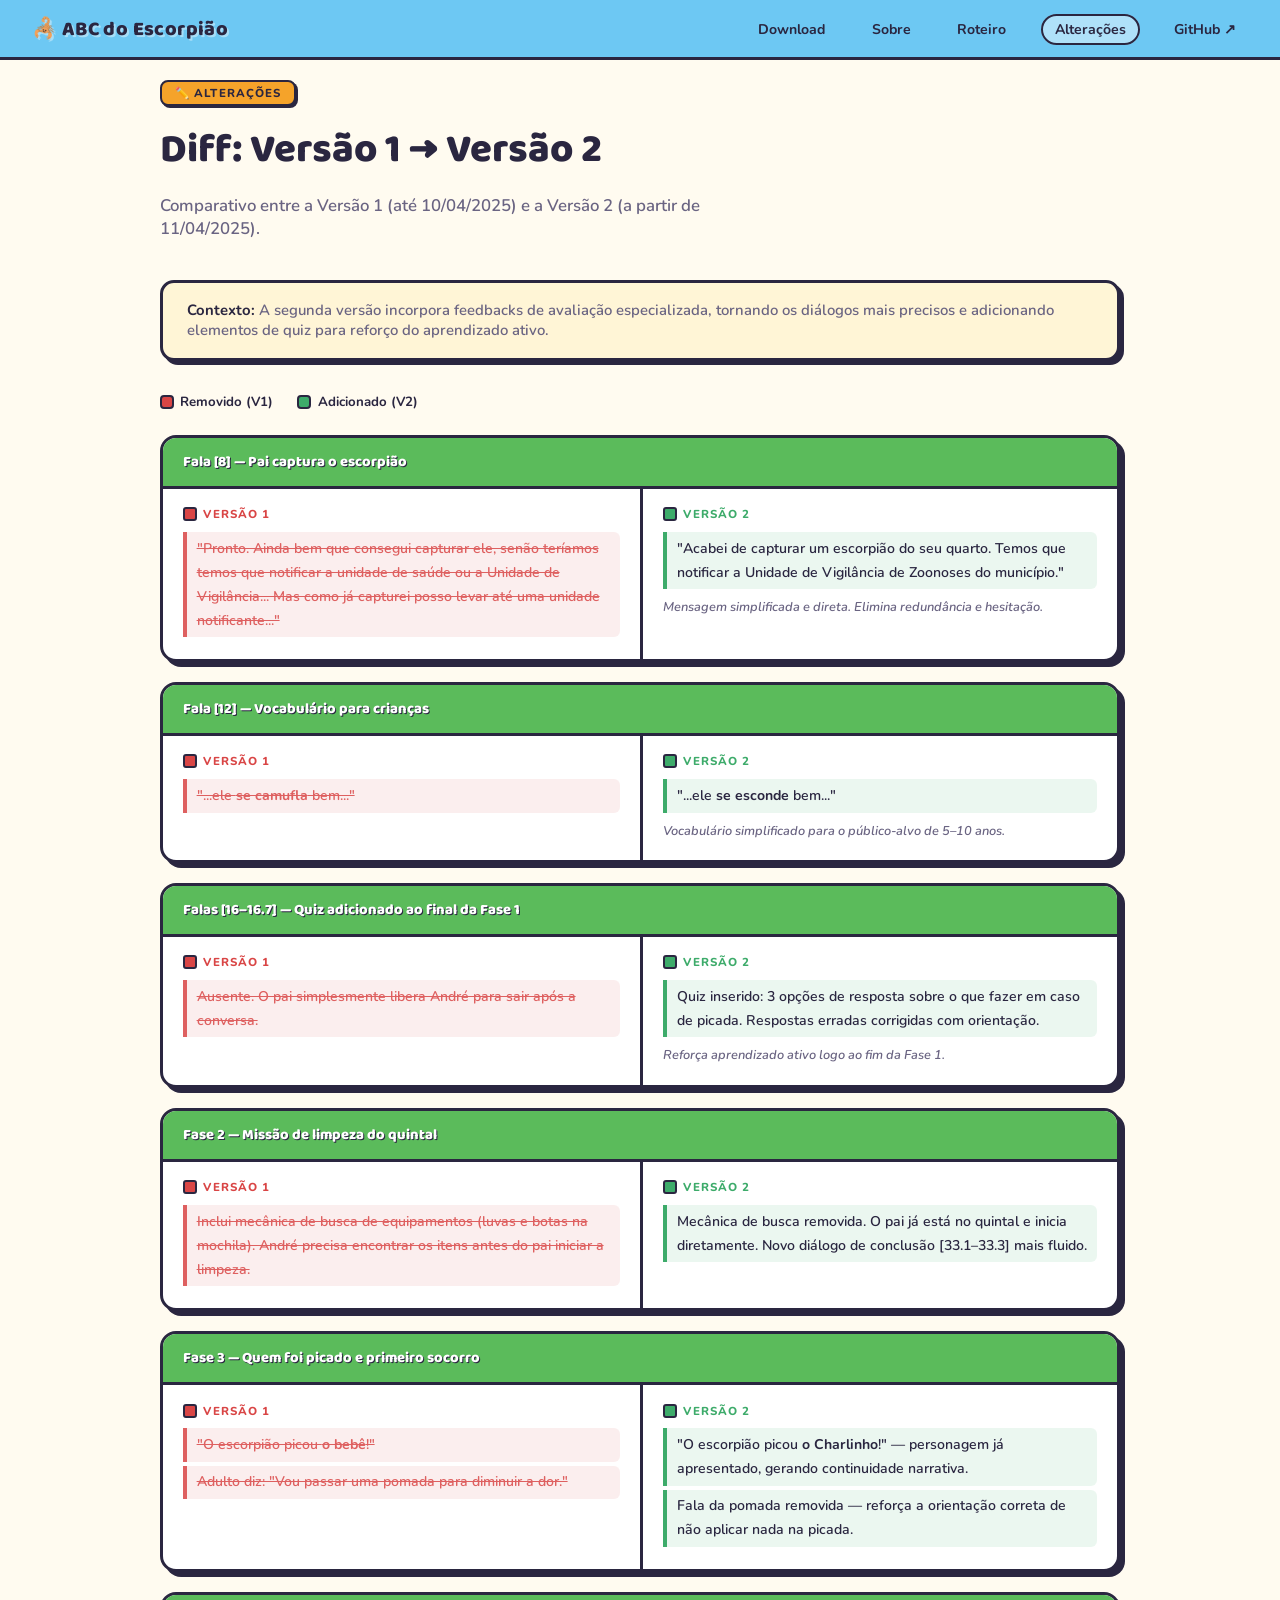
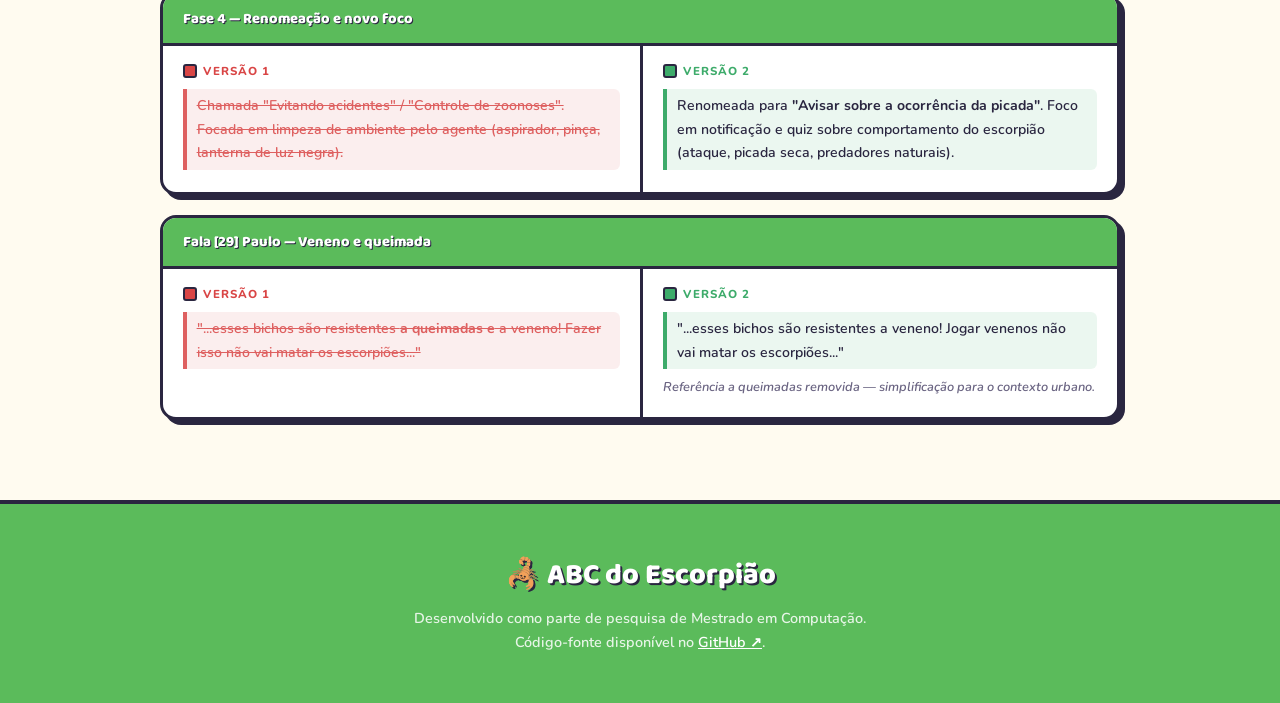
==== diff.html @ eb0d1414 "refactor: separa index.html em múltiplos arquivos e adiciona link de download Windows - Extrai CSS p" ====
<!DOCTYPE html>
<html lang="pt-BR">
<head>
  <meta charset="UTF-8" />
  <meta name="viewport" content="width=device-width, initial-scale=1.0" />
  <title>Alterações V1 → V2 — ABC do Escorpião</title>
  <link rel="preconnect" href="https://fonts.googleapis.com">
  <link href="https://fonts.googleapis.com/css2?family=Baloo+2:wght@400;600;700;800&family=Nunito:wght@400;600;700;800&display=swap" rel="stylesheet">
  <link rel="stylesheet" href="css/style.css">
</head>
<body>

<!-- ══════════ NAV ══════════ -->
<nav>
  <a href="index.html" class="nav-brand">🦂 ABC do Escorpião</a>
  <ul class="nav-links">
    <li><a href="index.html#downloads">Download</a></li>
    <li><a href="index.html#sobre">Sobre</a></li>
    <li><a href="index.html#roteiro">Roteiro</a></li>
    <li><a href="diff.html" class="active">Alterações</a></li>
    <li><a href="https://github.com/juniormaniusis/abc_escorpiao" target="_blank">GitHub ↗</a></li>
  </ul>
</nav>

<!-- ══════════ DIFF ══════════ -->
<section class="diff-page">
  <div class="container">
    <p class="section-label">✏️ Alterações</p>
    <h2 class="section-title">Diff: Versão 1 → Versão 2</h2>
    <p class="section-desc">
      Comparativo entre a Versão 1 (até 10/04/2025) e a Versão 2 (a partir de 11/04/2025).
    </p>

    <div class="diff-intro">
      <strong>Contexto:</strong> A segunda versão incorpora feedbacks de avaliação especializada,
      tornando os diálogos mais precisos e adicionando elementos de quiz para reforço do aprendizado ativo.
    </div>

    <div class="diff-legend">
      <span><span class="leg-dot" style="background:var(--red-del)"></span> Removido (V1)</span>
      <span><span class="leg-dot" style="background:var(--green-add)"></span> Adicionado (V2)</span>
    </div>

    <div class="diff-grid">

      <div class="diff-block">
        <div class="diff-block-header">Fala [8] — Pai captura o escorpião</div>
        <div class="diff-cols">
          <div class="diff-col">
            <div class="diff-col-label v1">Versão 1</div>
            <div class="diff-text"><div class="diff-removed">"Pronto. Ainda bem que consegui capturar ele, senão teríamos temos que notificar a unidade de saúde ou a Unidade de Vigilância... Mas como já capturei posso levar até uma unidade notificante..."</div></div>
          </div>
          <div class="diff-col">
            <div class="diff-col-label v2">Versão 2</div>
            <div class="diff-text">
              <div class="diff-added">"Acabei de capturar um escorpião do seu quarto. Temos que notificar a Unidade de Vigilância de Zoonoses do município."</div>
              <p class="diff-note">Mensagem simplificada e direta. Elimina redundância e hesitação.</p>
            </div>
          </div>
        </div>
      </div>

      <div class="diff-block">
        <div class="diff-block-header">Fala [12] — Vocabulário para crianças</div>
        <div class="diff-cols">
          <div class="diff-col">
            <div class="diff-col-label v1">Versão 1</div>
            <div class="diff-text"><div class="diff-removed">"...ele <strong>se camufla</strong> bem..."</div></div>
          </div>
          <div class="diff-col">
            <div class="diff-col-label v2">Versão 2</div>
            <div class="diff-text">
              <div class="diff-added">"...ele <strong>se esconde</strong> bem..."</div>
              <p class="diff-note">Vocabulário simplificado para o público-alvo de 5–10 anos.</p>
            </div>
          </div>
        </div>
      </div>

      <div class="diff-block">
        <div class="diff-block-header">Falas [16–16.7] — Quiz adicionado ao final da Fase 1</div>
        <div class="diff-cols">
          <div class="diff-col">
            <div class="diff-col-label v1">Versão 1</div>
            <div class="diff-text"><div class="diff-removed">Ausente. O pai simplesmente libera André para sair após a conversa.</div></div>
          </div>
          <div class="diff-col">
            <div class="diff-col-label v2">Versão 2</div>
            <div class="diff-text">
              <div class="diff-added">Quiz inserido: 3 opções de resposta sobre o que fazer em caso de picada. Respostas erradas corrigidas com orientação.</div>
              <p class="diff-note">Reforça aprendizado ativo logo ao fim da Fase 1.</p>
            </div>
          </div>
        </div>
      </div>

      <div class="diff-block">
        <div class="diff-block-header">Fase 2 — Missão de limpeza do quintal</div>
        <div class="diff-cols">
          <div class="diff-col">
            <div class="diff-col-label v1">Versão 1</div>
            <div class="diff-text"><div class="diff-removed">Inclui mecânica de busca de equipamentos (luvas e botas na mochila). André precisa encontrar os itens antes do pai iniciar a limpeza.</div></div>
          </div>
          <div class="diff-col">
            <div class="diff-col-label v2">Versão 2</div>
            <div class="diff-text">
              <div class="diff-added">Mecânica de busca removida. O pai já está no quintal e inicia diretamente. Novo diálogo de conclusão [33.1–33.3] mais fluido.</div>
            </div>
          </div>
        </div>
      </div>

      <div class="diff-block">
        <div class="diff-block-header">Fase 3 — Quem foi picado e primeiro socorro</div>
        <div class="diff-cols">
          <div class="diff-col">
            <div class="diff-col-label v1">Versão 1</div>
            <div class="diff-text">
              <div class="diff-removed">"O escorpião picou <strong>o bebê</strong>!"</div>
              <div class="diff-removed">Adulto diz: "Vou passar uma pomada para diminuir a dor."</div>
            </div>
          </div>
          <div class="diff-col">
            <div class="diff-col-label v2">Versão 2</div>
            <div class="diff-text">
              <div class="diff-added">"O escorpião picou <strong>o Charlinho</strong>!" — personagem já apresentado, gerando continuidade narrativa.</div>
              <div class="diff-added">Fala da pomada removida — reforça a orientação correta de não aplicar nada na picada.</div>
            </div>
          </div>
        </div>
      </div>

      <div class="diff-block">
        <div class="diff-block-header">Fase 4 — Renomeação e novo foco</div>
        <div class="diff-cols">
          <div class="diff-col">
            <div class="diff-col-label v1">Versão 1</div>
            <div class="diff-text"><div class="diff-removed">Chamada "Evitando acidentes" / "Controle de zoonoses". Focada em limpeza de ambiente pelo agente (aspirador, pinça, lanterna de luz negra).</div></div>
          </div>
          <div class="diff-col">
            <div class="diff-col-label v2">Versão 2</div>
            <div class="diff-text">
              <div class="diff-added">Renomeada para <strong>"Avisar sobre a ocorrência da picada"</strong>. Foco em notificação e quiz sobre comportamento do escorpião (ataque, picada seca, predadores naturais).</div>
            </div>
          </div>
        </div>
      </div>

      <div class="diff-block">
        <div class="diff-block-header">Fala [29] Paulo — Veneno e queimada</div>
        <div class="diff-cols">
          <div class="diff-col">
            <div class="diff-col-label v1">Versão 1</div>
            <div class="diff-text"><div class="diff-removed">"...esses bichos são resistentes <strong>a queimadas e</strong> a veneno! Fazer isso não vai matar os escorpiões..."</div></div>
          </div>
          <div class="diff-col">
            <div class="diff-col-label v2">Versão 2</div>
            <div class="diff-text">
              <div class="diff-added">"...esses bichos são resistentes a veneno! Jogar venenos não vai matar os escorpiões..."</div>
              <p class="diff-note">Referência a queimadas removida — simplificação para o contexto urbano.</p>
            </div>
          </div>
        </div>
      </div>

    </div>
  </div>
</section>

<!-- ══════════ FOOTER ══════════ -->
<footer>
  <div class="footer-brand">🦂 ABC do Escorpião</div>
  <p>
    Desenvolvido como parte de pesquisa de Mestrado em Computação.<br/>
    Código-fonte disponível no
    <a href="https://github.com/juniormaniusis/abc_escorpiao" target="_blank">GitHub ↗</a>.
  </p>
</footer>

</body>
</html>
---- css/style.css ----
/* ══════════════════════════════════════════
   PALETA — extraída do screenshot do jogo
══════════════════════════════════════════ */
:root {
  --sky:        #6DC8F3;   /* azul céu */
  --sky-dk:     #4AAEDA;
  --grass:      #5BBB5B;   /* verde grama */
  --grass-dk:   #3E9440;
  --house:      #F5A32A;   /* amarelo-laranja da casa */
  --house-dk:   #C97E10;
  --roof:       #4A4F6A;   /* cinza-azul do telhado */
  --box:        #D4A96A;   /* papelão */
  --box-dk:     #A87840;
  --road:       #9090A8;   /* asfalto */
  --fence:      #9B6234;   /* madeira */
  --red:        #E85555;   /* caminhão vermelho */
  --paper:      #FFFBF0;   /* fundo papel */
  --paper2:     #FFF5D6;
  --outline:    #2A2640;   /* contorno canetinha */
  --white:      #FFFFFF;
  --text:       #2A2640;
  --muted:      #6A6482;
  --green-add:  #3DAB6A;
  --red-del:    #D94545;
}

* { box-sizing: border-box; margin: 0; padding: 0; }
html { scroll-behavior: smooth; }

body {
  font-family: 'Nunito', 'Segoe UI', sans-serif;
  background: var(--paper);
  color: var(--text);
  background-image: radial-gradient(circle, rgba(90,180,90,0.06) 1px, transparent 1px);
  background-size: 28px 28px;
}

/* ─ utilitário: contorno canetinha ─ */
.ink {
  border: 3px solid var(--outline);
  box-shadow: 4px 4px 0 var(--outline);
}
.ink-sm {
  border: 2.5px solid var(--outline);
  box-shadow: 3px 3px 0 var(--outline);
}
.ink-lg {
  border: 4px solid var(--outline);
  box-shadow: 6px 6px 0 var(--outline);
}

/* ══════════ NAV ══════════ */
nav {
  position: fixed; top: 0; width: 100%; z-index: 200;
  background: var(--sky);
  border-bottom: 3px solid var(--outline);
  display: flex; align-items: center; justify-content: space-between;
  padding: 0 2rem; height: 60px;
}
.nav-brand {
  font-family: 'Baloo 2', sans-serif;
  font-weight: 800; font-size: 1.25rem; color: var(--outline);
  letter-spacing: 0.02em;
  text-shadow: 2px 2px 0 rgba(255,255,255,0.4);
  text-decoration: none;
}
.nav-links { display: flex; gap: 1.4rem; list-style: none; }
.nav-links a {
  color: var(--outline); text-decoration: none; font-weight: 700;
  font-size: 0.88rem; padding: 0.25rem 0.75rem; border-radius: 20px;
  transition: background .15s;
}
.nav-links a:hover { background: rgba(255,255,255,0.35); }
.nav-links a.active {
  background: rgba(255,255,255,0.45);
  border: 2px solid var(--outline);
}

/* ══════════ HERO ══════════ */
.hero {
  min-height: 100vh;
  background: linear-gradient(
    180deg,
    var(--sky) 0%,
    var(--sky) 55%,
    var(--grass) 55%,
    var(--grass-dk) 100%
  );
  display: flex; flex-direction: column;
  align-items: center; justify-content: center;
  text-align: center;
  padding: 7rem 2rem 5rem;
  position: relative; overflow: hidden;
}

/* nuvens decorativas */
.cloud {
  position: absolute; background: var(--white);
  border-radius: 50px;
  border: 3px solid var(--outline);
  opacity: 0.85;
}
.cloud::before, .cloud::after {
  content: '';
  position: absolute; background: var(--white);
  border-radius: 50%;
  border: 3px solid var(--outline);
}
.c1 { width: 120px; height: 40px; top: 14%; left: 8%; }
.c1::before { width: 60px; height: 60px; top: -30px; left: 15px; }
.c1::after  { width: 45px; height: 45px; top: -20px; left: 55px; }
.c2 { width: 100px; height: 35px; top: 20%; right: 10%; }
.c2::before { width: 50px; height: 50px; top: -25px; left: 10px; }
.c2::after  { width: 40px; height: 40px; top: -18px; left: 45px; }
.c3 { width: 80px; height: 28px; top: 10%; left: 40%; }
.c3::before { width: 40px; height: 40px; top: -20px; left: 8px; }
.c3::after  { width: 32px; height: 32px; top: -14px; left: 38px; }

/* sol */
.sun {
  position: absolute; top: 8%; right: 18%;
  width: 80px; height: 80px;
  background: #FFD740;
  border-radius: 50%;
  border: 3px solid var(--outline);
  box-shadow: 0 0 0 8px rgba(255,215,64,0.25), 4px 4px 0 var(--outline);
}

/* escorpião emoji hero */
.hero-scorpion {
  font-size: 5rem; margin-bottom: 0.5rem;
  filter: drop-shadow(3px 4px 0 var(--outline));
  animation: float 3s ease-in-out infinite;
}
@keyframes float {
  0%,100% { transform: translateY(0); }
  50%      { transform: translateY(-10px); }
}

.hero-badge {
  display: inline-block;
  background: var(--house);
  border: 2.5px solid var(--outline);
  box-shadow: 3px 3px 0 var(--outline);
  color: var(--outline);
  font-size: 0.8rem; font-weight: 800; letter-spacing: 0.1em;
  padding: 0.3rem 1rem; border-radius: 100px;
  margin-bottom: 1.2rem; text-transform: uppercase;
}

.hero h1 {
  font-family: 'Baloo 2', sans-serif;
  font-size: clamp(3rem, 9vw, 6.5rem);
  font-weight: 800; line-height: 1;
  color: var(--white);
  text-shadow:
    4px 4px 0 var(--outline),
    -1px -1px 0 var(--outline),
     1px -1px 0 var(--outline),
    -1px  1px 0 var(--outline),
     1px  1px 0 var(--outline);
  margin-bottom: 1rem;
}

.hero-sub {
  font-size: 1.1rem; font-weight: 600;
  color: var(--white);
  text-shadow: 1px 1px 0 rgba(42,38,64,0.5);
  max-width: 520px; margin: 0 auto 2.5rem;
}

.hero-actions { display: flex; gap: 1rem; flex-wrap: wrap; justify-content: center; }

/* ══════════ BUTTONS ══════════ */
.btn {
  display: inline-flex; align-items: center; gap: 0.5rem;
  padding: 0.75rem 1.75rem; border-radius: 14px;
  font-family: 'Baloo 2', sans-serif;
  font-size: 1rem; font-weight: 700; text-decoration: none;
  cursor: pointer; transition: transform .12s, box-shadow .12s;
  border: 3px solid var(--outline);
}
.btn:active { transform: translate(3px,3px); box-shadow: none !important; }

.btn-primary {
  background: var(--house);
  color: var(--outline);
  box-shadow: 4px 4px 0 var(--outline);
}
.btn-primary:hover { transform: translate(-1px,-1px); box-shadow: 5px 5px 0 var(--outline); }

.btn-secondary {
  background: var(--white);
  color: var(--outline);
  box-shadow: 4px 4px 0 var(--outline);
}
.btn-secondary:hover { transform: translate(-1px,-1px); box-shadow: 5px 5px 0 var(--outline); }

.btn-green {
  background: var(--grass);
  color: var(--white);
  box-shadow: 4px 4px 0 var(--outline);
}
.btn-green:hover { transform: translate(-1px,-1px); box-shadow: 5px 5px 0 var(--outline); }

/* ══════════ SECTIONS ══════════ */
section { padding: 5rem 2rem; }
.container { max-width: 960px; margin: 0 auto; }

.section-label {
  display: inline-block;
  background: var(--grass);
  color: var(--white); border: 2.5px solid var(--outline);
  box-shadow: 2px 2px 0 var(--outline);
  font-size: 0.72rem; font-weight: 800; letter-spacing: 0.1em;
  text-transform: uppercase;
  padding: 0.2rem 0.8rem; border-radius: 8px;
  margin-bottom: 0.75rem;
}
.section-title {
  font-family: 'Baloo 2', sans-serif;
  font-size: clamp(1.7rem, 4vw, 2.5rem);
  font-weight: 800; margin-bottom: 0.7rem; color: var(--text);
}
.section-desc {
  color: var(--muted); font-size: 1.05rem; font-weight: 600;
  max-width: 600px; margin-bottom: 2.5rem;
}

/* ══════════ DOWNLOADS ══════════ */
#downloads { background: var(--paper2); border-top: 3px solid var(--outline); border-bottom: 3px solid var(--outline); }
.downloads-grid {
  display: grid;
  grid-template-columns: repeat(auto-fit, minmax(210px, 1fr));
  gap: 1.25rem;
}
.dl-card {
  background: var(--white); border-radius: 18px; padding: 1.75rem 1.5rem;
  text-align: center;
  transition: transform .15s;
}
.dl-card:hover { transform: translate(-2px,-2px); }
.dl-card:hover { box-shadow: 6px 6px 0 var(--outline) !important; }
.dl-icon { font-size: 2.5rem; margin-bottom: 0.75rem; }
.dl-platform {
  font-family: 'Baloo 2', sans-serif;
  font-weight: 800; font-size: 1.1rem; margin-bottom: 0.3rem;
}
.dl-version { font-size: 0.82rem; color: var(--muted); font-weight: 600; margin-bottom: 1.2rem; }
.dl-card .btn { width: 100%; justify-content: center; }
.dl-coming {
  display: inline-block;
  background: var(--paper2); color: var(--muted);
  border: 2px solid var(--outline);
  font-size: 0.78rem; font-weight: 700; letter-spacing: 0.06em;
  padding: 0.4rem 1rem; border-radius: 8px; text-transform: uppercase;
}

/* ══════════ SOBRE ══════════ */
#sobre { background: var(--paper); }
.sobre-grid {
  display: grid; grid-template-columns: 1fr 1fr; gap: 1.25rem;
}
.sobre-card {
  background: var(--white); border-radius: 18px; padding: 1.75rem;
}
.sobre-card h3 {
  font-family: 'Baloo 2', sans-serif;
  font-size: 1.05rem; font-weight: 800;
  color: var(--house-dk); margin-bottom: 0.5rem;
}
.sobre-card p { color: var(--muted); font-size: 0.95rem; font-weight: 600; line-height: 1.65; }

/* stripe decorativa entre seções */
.stripe {
  height: 12px;
  background: repeating-linear-gradient(
    90deg,
    var(--house) 0px, var(--house) 24px,
    var(--grass) 24px, var(--grass) 48px,
    var(--sky)   48px, var(--sky)   72px,
    var(--red)   72px, var(--red)   96px
  );
  border-top: 3px solid var(--outline);
  border-bottom: 3px solid var(--outline);
}

/* ══════════ ROTEIRO ══════════ */
#roteiro { background: var(--sky); border-top: 3px solid var(--outline); }
#roteiro .section-label { background: var(--house); color: var(--outline); }
#roteiro .section-title { color: var(--white); text-shadow: 2px 2px 0 var(--outline); }
#roteiro .section-desc  { color: rgba(255,255,255,0.85); }

.fase-timeline { display: flex; flex-direction: column; gap: 0; position: relative; }
.fase-timeline::before {
  content: ''; position: absolute; left: 24px; top: 10px; bottom: 10px;
  width: 4px; background: var(--outline); border-radius: 2px;
}

.fase-item { display: flex; gap: 1.5rem; position: relative; padding-bottom: 2rem; }
.fase-item:last-child { padding-bottom: 0; }

.fase-dot {
  flex-shrink: 0; width: 50px; height: 50px;
  border-radius: 50%;
  background: var(--house); color: var(--outline);
  font-family: 'Baloo 2', sans-serif;
  font-weight: 800; font-size: 1.1rem;
  display: flex; align-items: center; justify-content: center;
  position: relative; z-index: 1;
  border: 3px solid var(--outline);
  box-shadow: 3px 3px 0 var(--outline);
}
.fase-dot.inter { background: var(--white); font-size: 1.2rem; }
.fase-dot.gameover { background: var(--red); color: var(--white); font-size: 1.1rem; }

.fase-content { flex: 1; padding-top: 0.35rem; }

.fase-tag {
  display: inline-block;
  font-size: 0.7rem; font-weight: 800; letter-spacing: 0.08em;
  text-transform: uppercase; padding: 0.15rem 0.6rem; border-radius: 6px;
  margin-bottom: 0.35rem;
  background: var(--house); color: var(--outline);
  border: 2px solid var(--outline); box-shadow: 2px 2px 0 var(--outline);
}
.fase-tag.inter { background: var(--white); }
.fase-tag.gameover { background: var(--red); color: var(--white); }

.fase-title {
  font-family: 'Baloo 2', sans-serif;
  font-size: 1.15rem; font-weight: 800; margin-bottom: 0.45rem;
  color: var(--white); text-shadow: 1px 1px 0 var(--outline);
}
.fase-body {
  color: rgba(255,255,255,0.9); font-size: 0.93rem;
  font-weight: 600; line-height: 1.65;
}

.dialogo {
  background: var(--white);
  border: 3px solid var(--outline); border-radius: 14px;
  box-shadow: 4px 4px 0 var(--outline);
  padding: 1rem 1.25rem; margin-top: 0.75rem;
  font-size: 0.87rem;
}
.dialogo-line { margin-bottom: 0.4rem; }
.dialogo-speaker { font-weight: 800; color: var(--house-dk); margin-right: 0.3rem; }
.dialogo-action { font-style: italic; color: var(--muted); }

details.dialogo-full { margin-top: 0.6rem; }
details.dialogo-full summary {
  cursor: pointer; font-size: 0.82rem; font-weight: 700;
  color: var(--grass-dk); padding: 0.3rem 0;
  list-style: none; user-select: none;
}
details.dialogo-full summary::before { content: '▶ '; font-size: 0.7rem; }
details.dialogo-full[open] summary::before { content: '▼ '; }

/* ══════════ DIFF ══════════ */
.diff-page { background: var(--paper); padding-top: 5rem; }
.diff-page .section-label { background: var(--house); color: var(--outline); }

.diff-intro {
  background: var(--paper2);
  border: 3px solid var(--outline); border-radius: 14px;
  box-shadow: 4px 4px 0 var(--outline);
  padding: 1.1rem 1.5rem; margin-bottom: 2rem;
  font-size: 0.93rem; font-weight: 600; color: var(--muted);
}
.diff-intro strong { color: var(--text); }

.diff-legend { display: flex; gap: 1.5rem; margin-bottom: 1.5rem; flex-wrap: wrap; }
.diff-legend span {
  display: inline-flex; align-items: center; gap: 0.4rem;
  font-size: 0.83rem; font-weight: 700; color: var(--text);
}
.leg-dot { width: 14px; height: 14px; border-radius: 4px; border: 2px solid var(--outline); }

.diff-grid { display: flex; flex-direction: column; gap: 1.25rem; }
.diff-block {
  background: var(--white);
  border: 3px solid var(--outline); border-radius: 16px;
  box-shadow: 5px 5px 0 var(--outline);
  overflow: hidden;
}
.diff-block-header {
  padding: 0.75rem 1.25rem;
  background: var(--grass);
  border-bottom: 3px solid var(--outline);
  font-family: 'Baloo 2', sans-serif;
  font-size: 0.92rem; font-weight: 800; color: var(--white);
  text-shadow: 1px 1px 0 var(--outline);
}
.diff-cols { display: grid; grid-template-columns: 1fr 1fr; }
.diff-col { padding: 1.1rem 1.25rem; }
.diff-col + .diff-col { border-left: 3px solid var(--outline); }

.diff-col-label {
  font-size: 0.72rem; font-weight: 800; letter-spacing: 0.1em;
  text-transform: uppercase; margin-bottom: 0.6rem;
  display: flex; align-items: center; gap: 0.4rem;
}
.diff-col-label.v1 { color: var(--red-del); }
.diff-col-label.v2 { color: var(--green-add); }
.diff-col-label::before {
  content: ''; display: inline-block;
  width: 10px; height: 10px; border-radius: 3px;
  border: 2px solid var(--outline);
}
.diff-col-label.v1::before { background: var(--red-del); }
.diff-col-label.v2::before { background: var(--green-add); }

.diff-text { font-size: 0.88rem; font-weight: 600; line-height: 1.7; color: var(--muted); }
.diff-removed {
  background: rgba(217,69,69,0.1);
  border-left: 4px solid var(--red-del);
  padding: 0.3rem 0.6rem; margin: 0.25rem 0;
  border-radius: 0 6px 6px 0; color: var(--red-del);
  text-decoration: line-through; opacity: 0.85;
}
.diff-added {
  background: rgba(61,171,106,0.1);
  border-left: 4px solid var(--green-add);
  padding: 0.3rem 0.6rem; margin: 0.25rem 0;
  border-radius: 0 6px 6px 0; color: var(--text);
}
.diff-note {
  margin-top: 0.5rem; font-size: 0.8rem;
  color: var(--muted); font-style: italic;
}

/* ══════════ FOOTER ══════════ */
footer {
  background: var(--grass);
  border-top: 4px solid var(--outline);
  padding: 3rem 2rem; text-align: center;
}
.footer-brand {
  font-family: 'Baloo 2', sans-serif;
  font-size: 1.8rem; font-weight: 800; color: var(--white);
  text-shadow: 2px 2px 0 var(--outline);
  margin-bottom: 0.5rem;
}
footer p { color: rgba(255,255,255,0.85); font-size: 0.9rem; font-weight: 600; line-height: 1.7; }
footer a { color: var(--white); }
footer a:hover { text-decoration: underline; }

/* ══════════ RESPONSIVE ══════════ */
@media (max-width: 640px) {
  .nav-links { display: none; }
  .sobre-grid { grid-template-columns: 1fr; }
  .diff-cols { grid-template-columns: 1fr; }
  .diff-col + .diff-col { border-left: none; border-top: 3px solid var(--outline); }
}
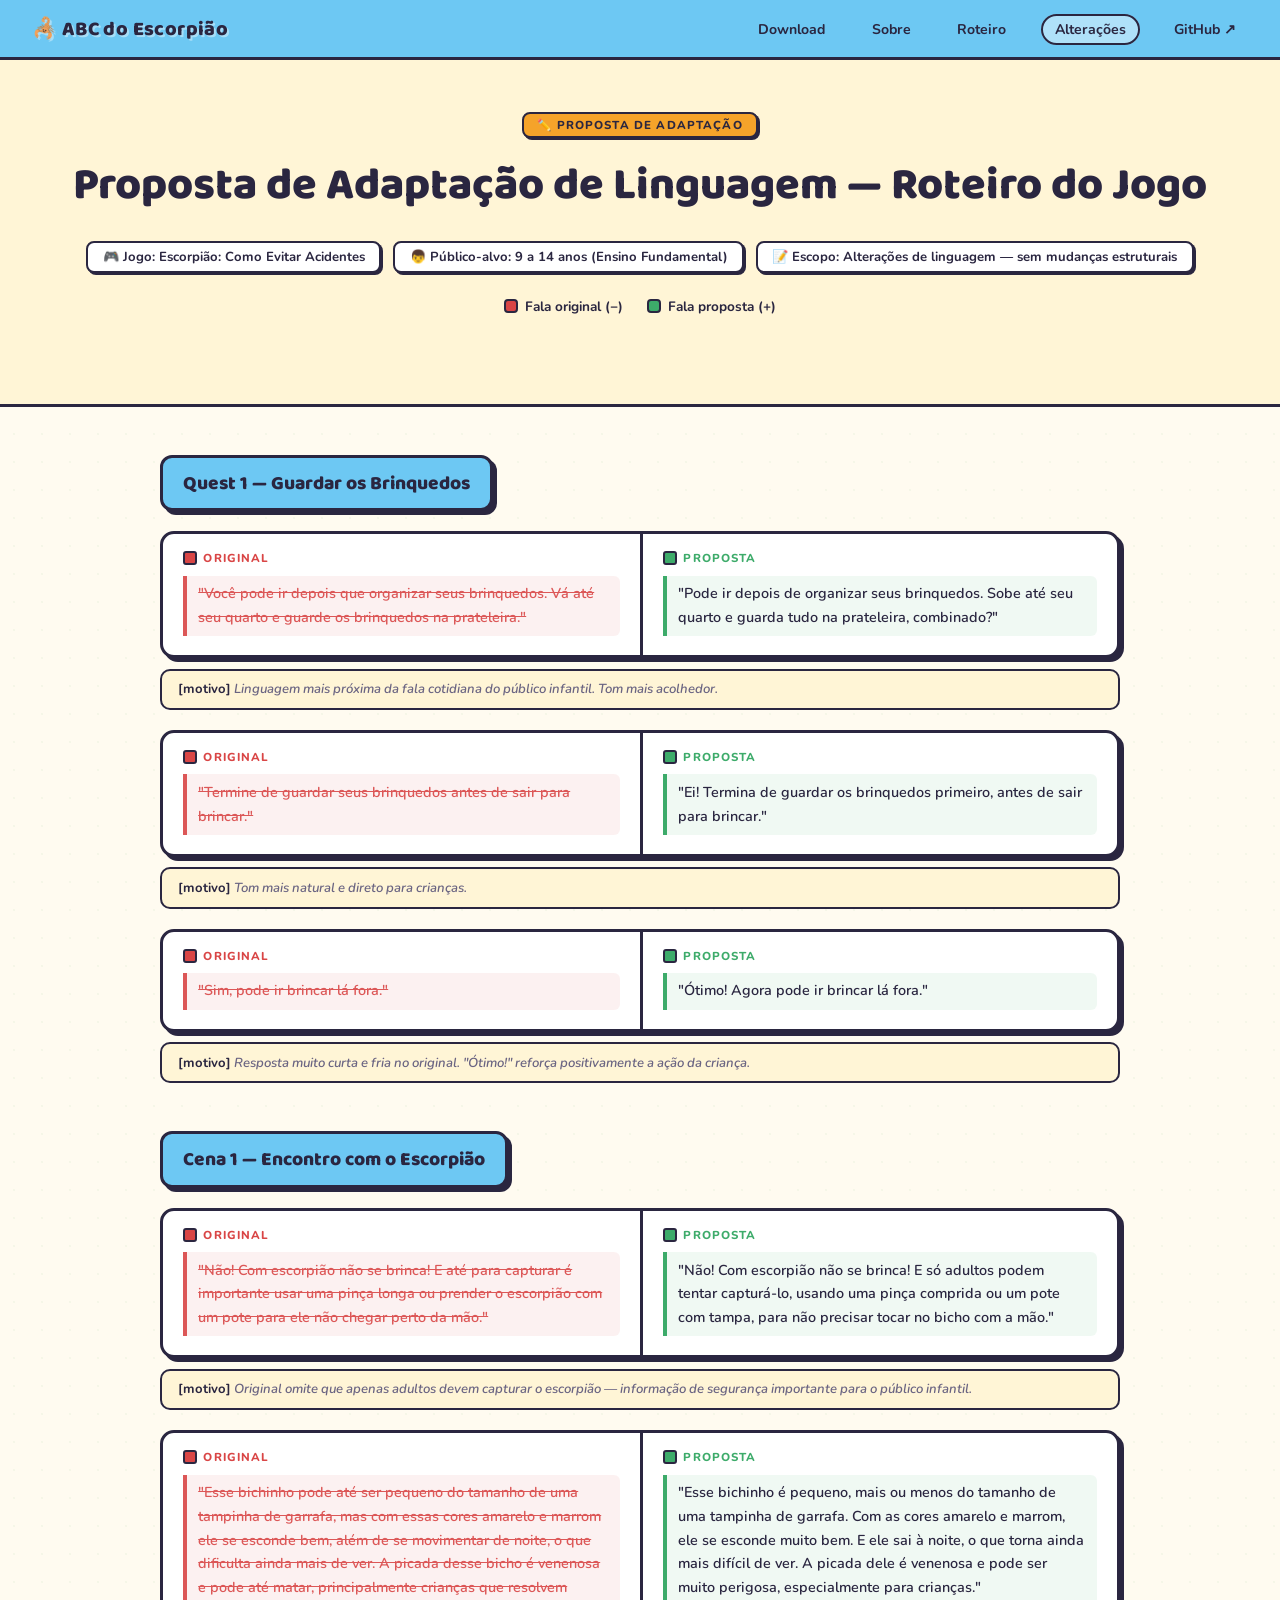
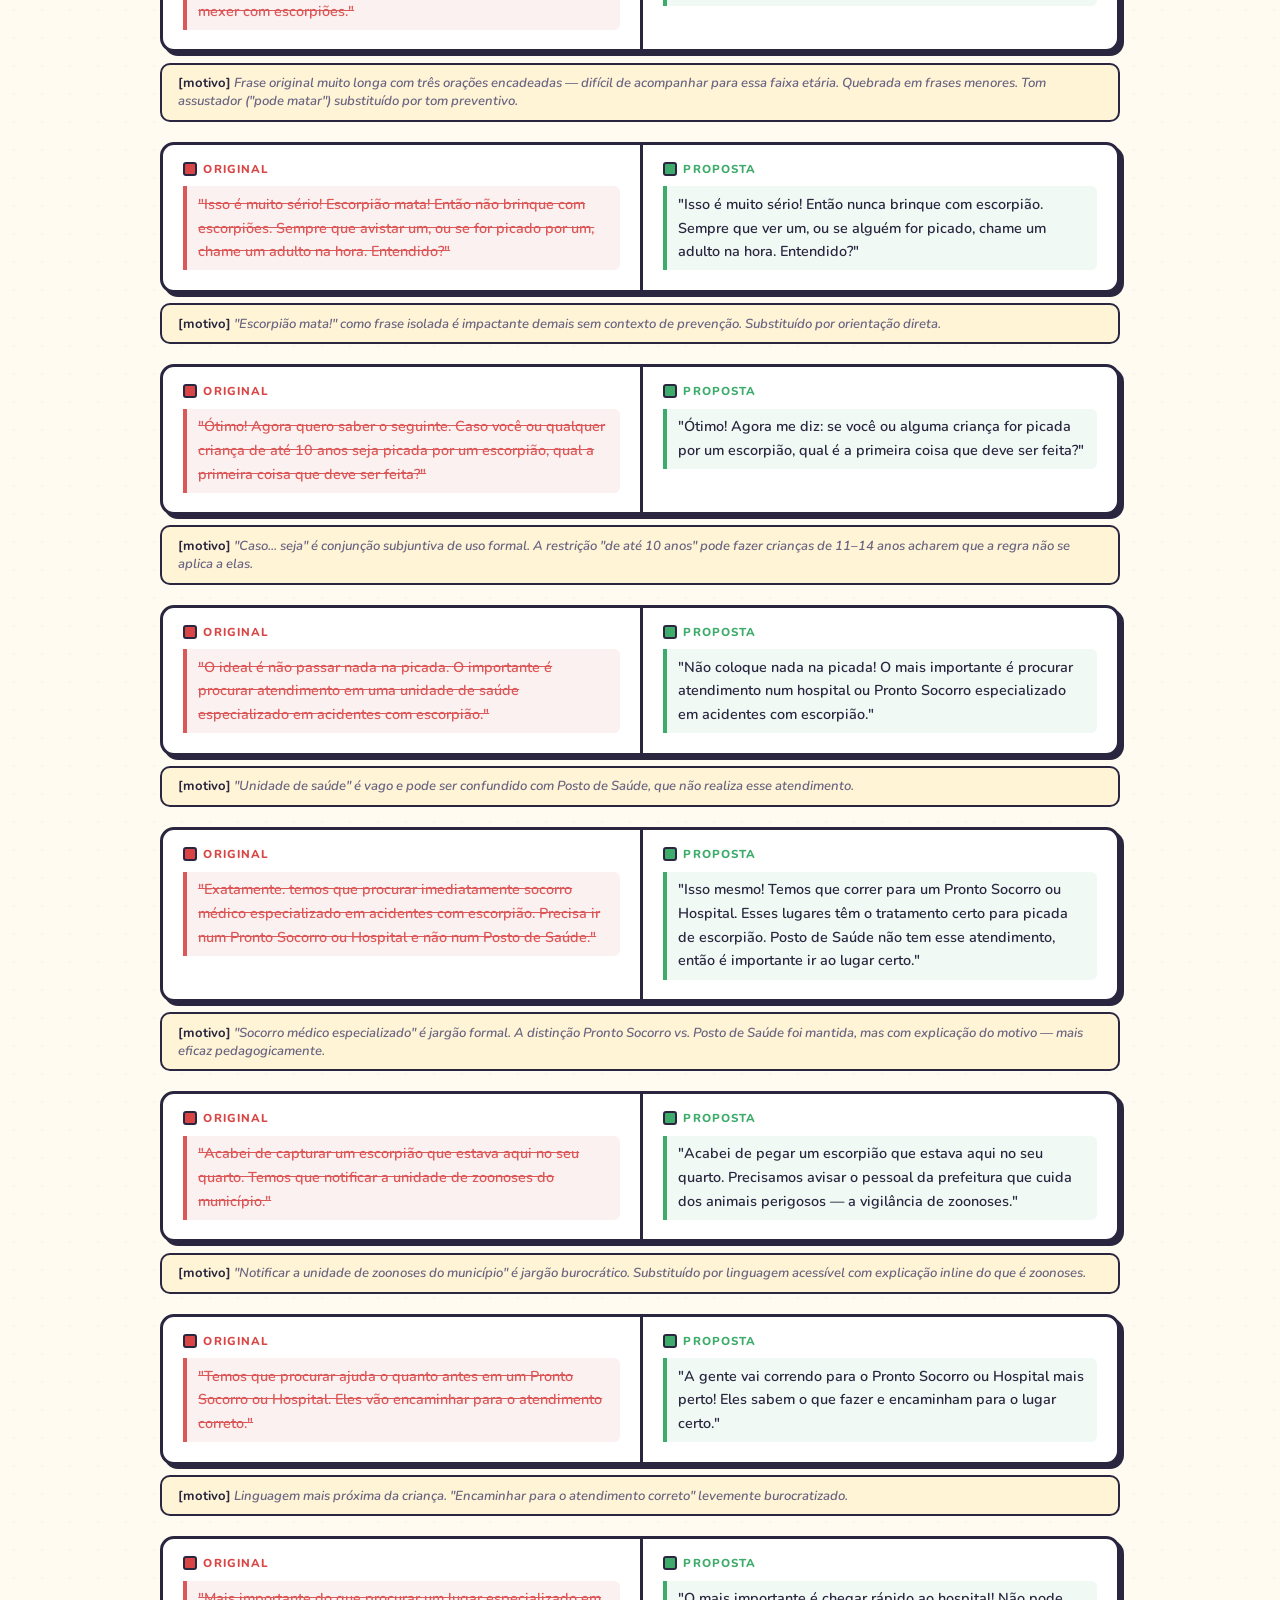
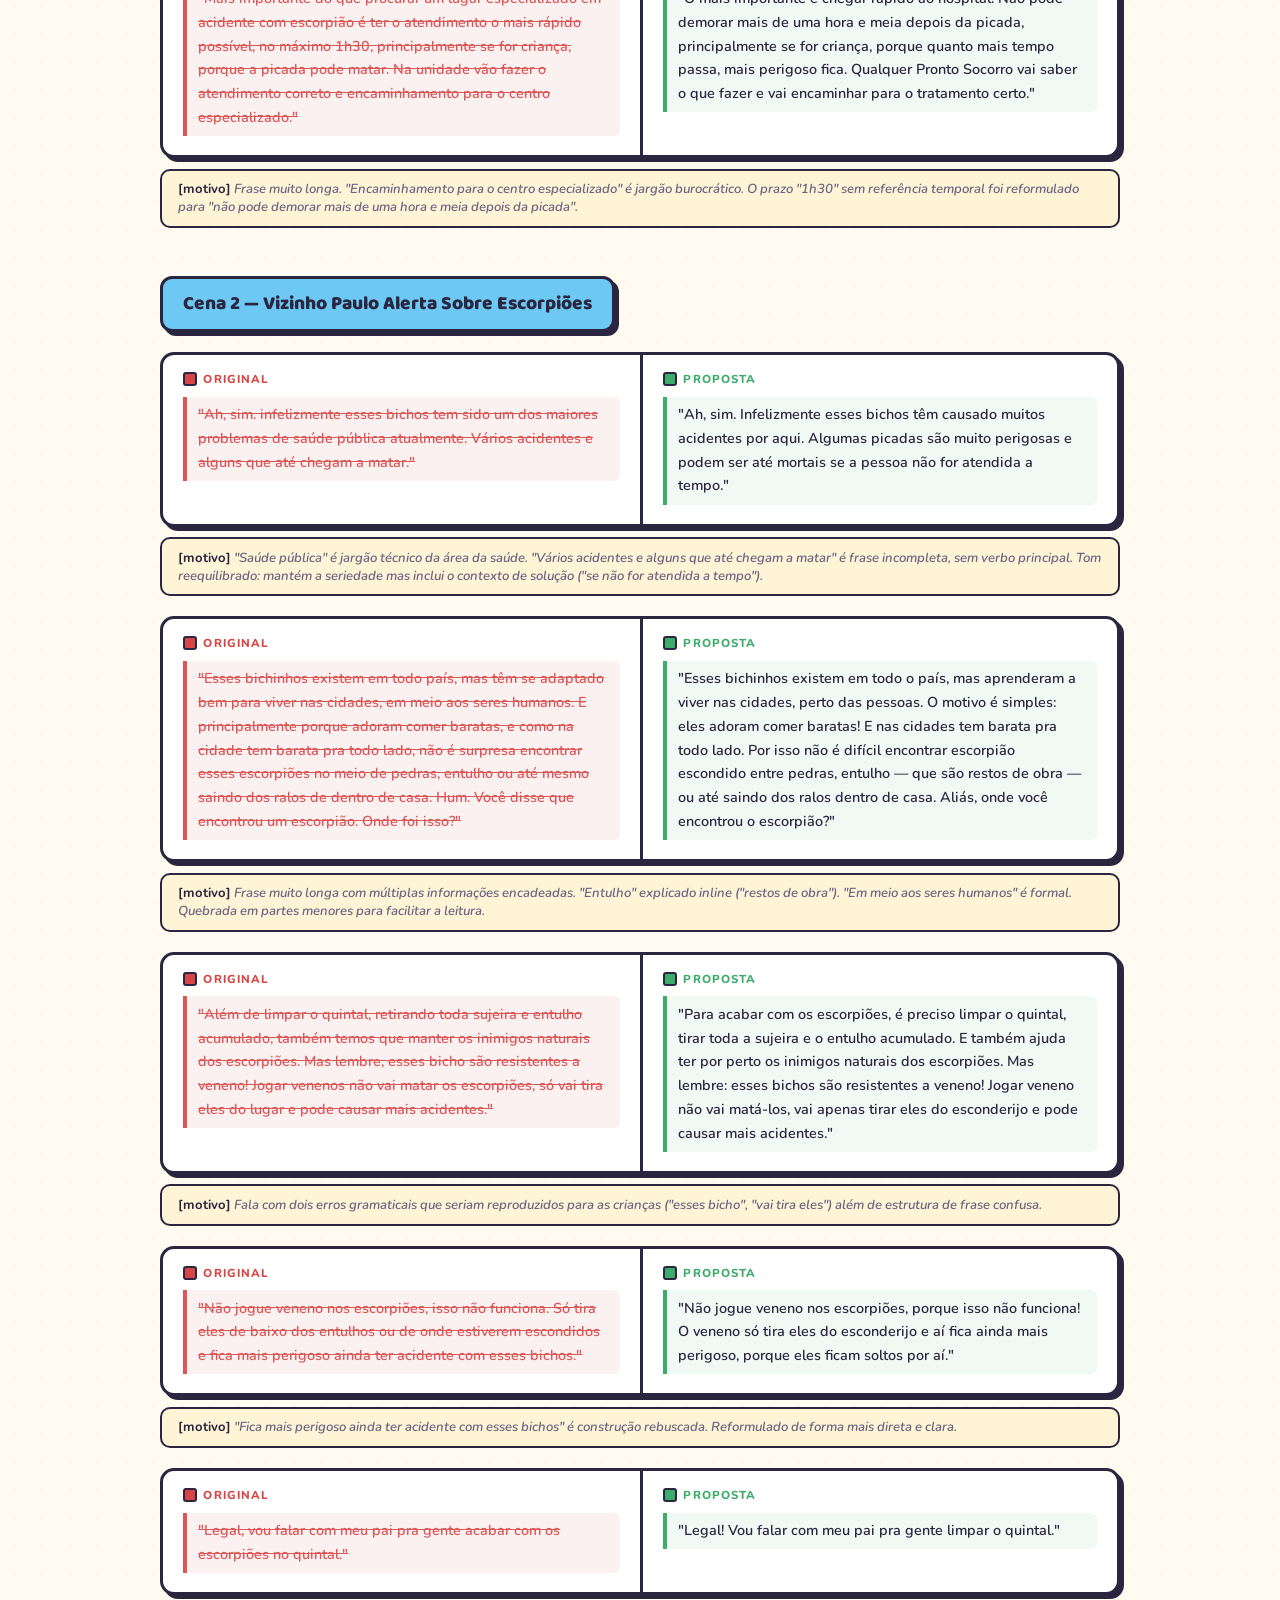
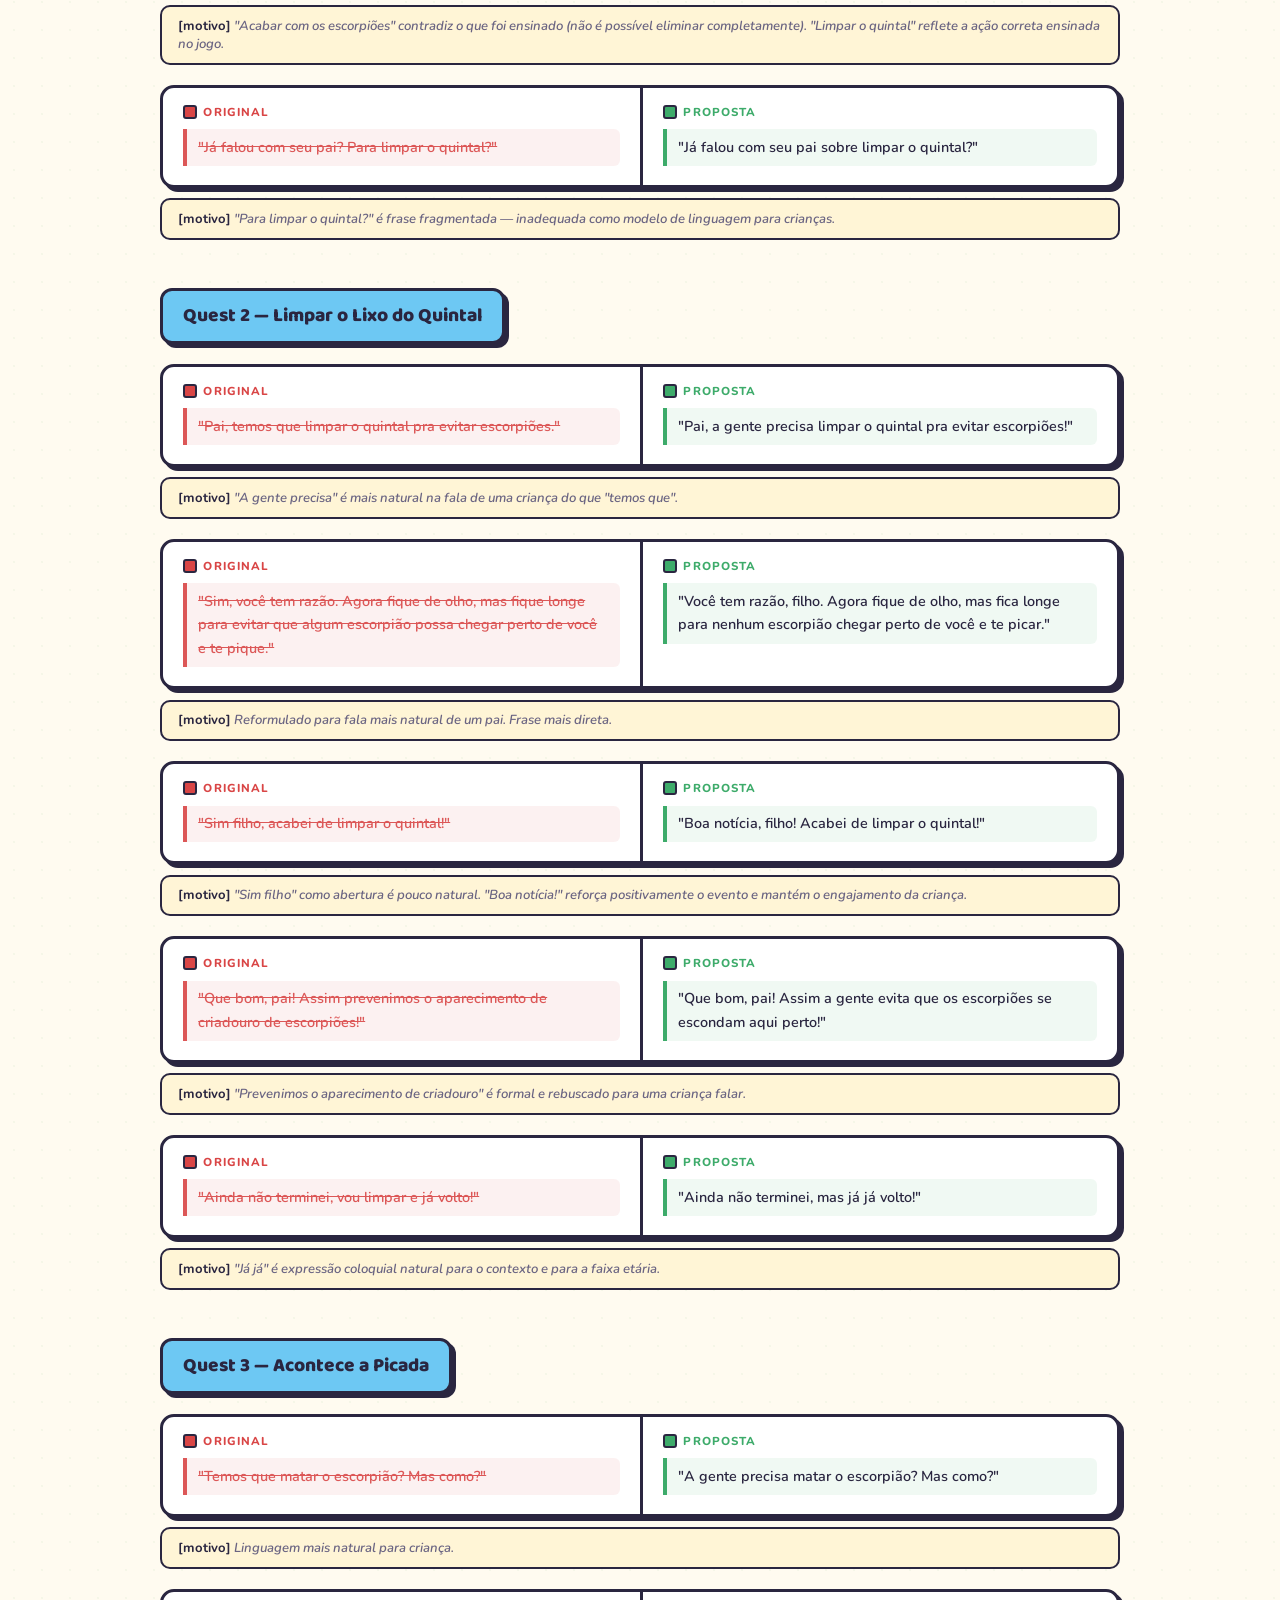
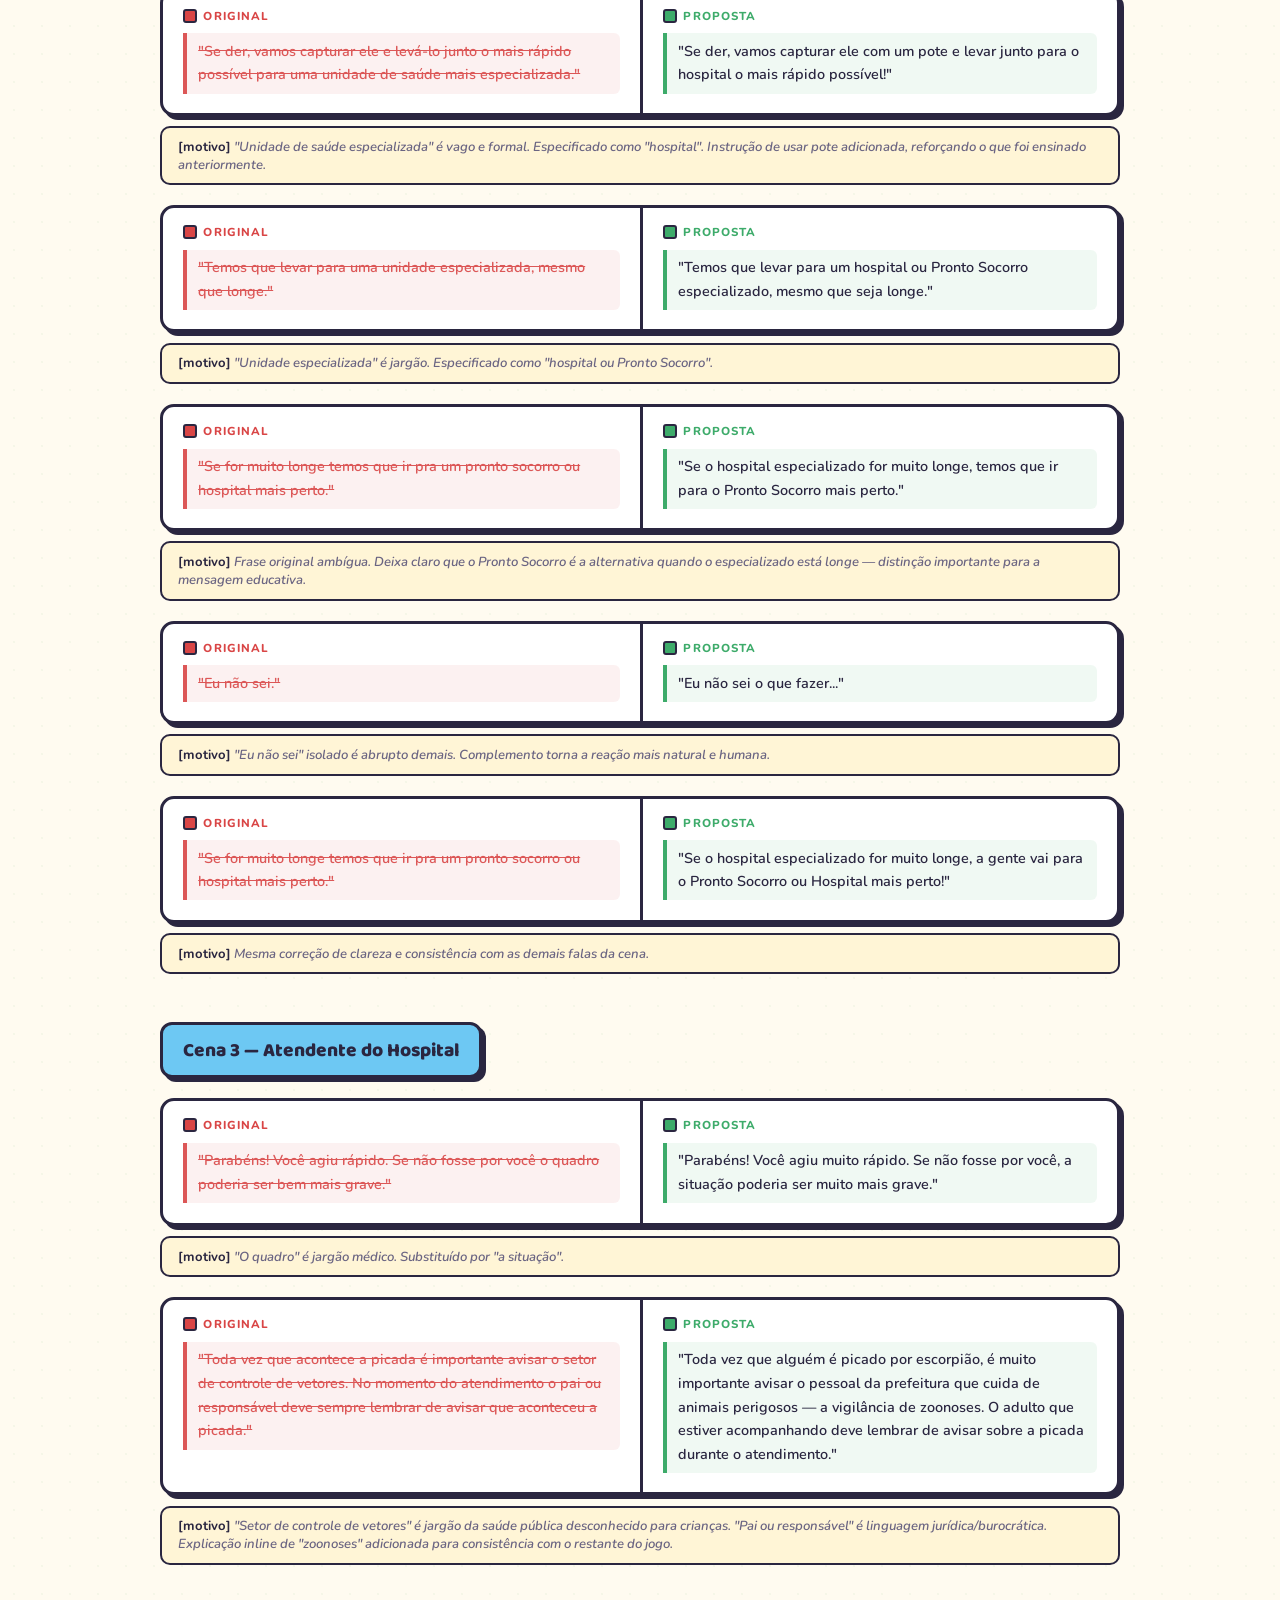
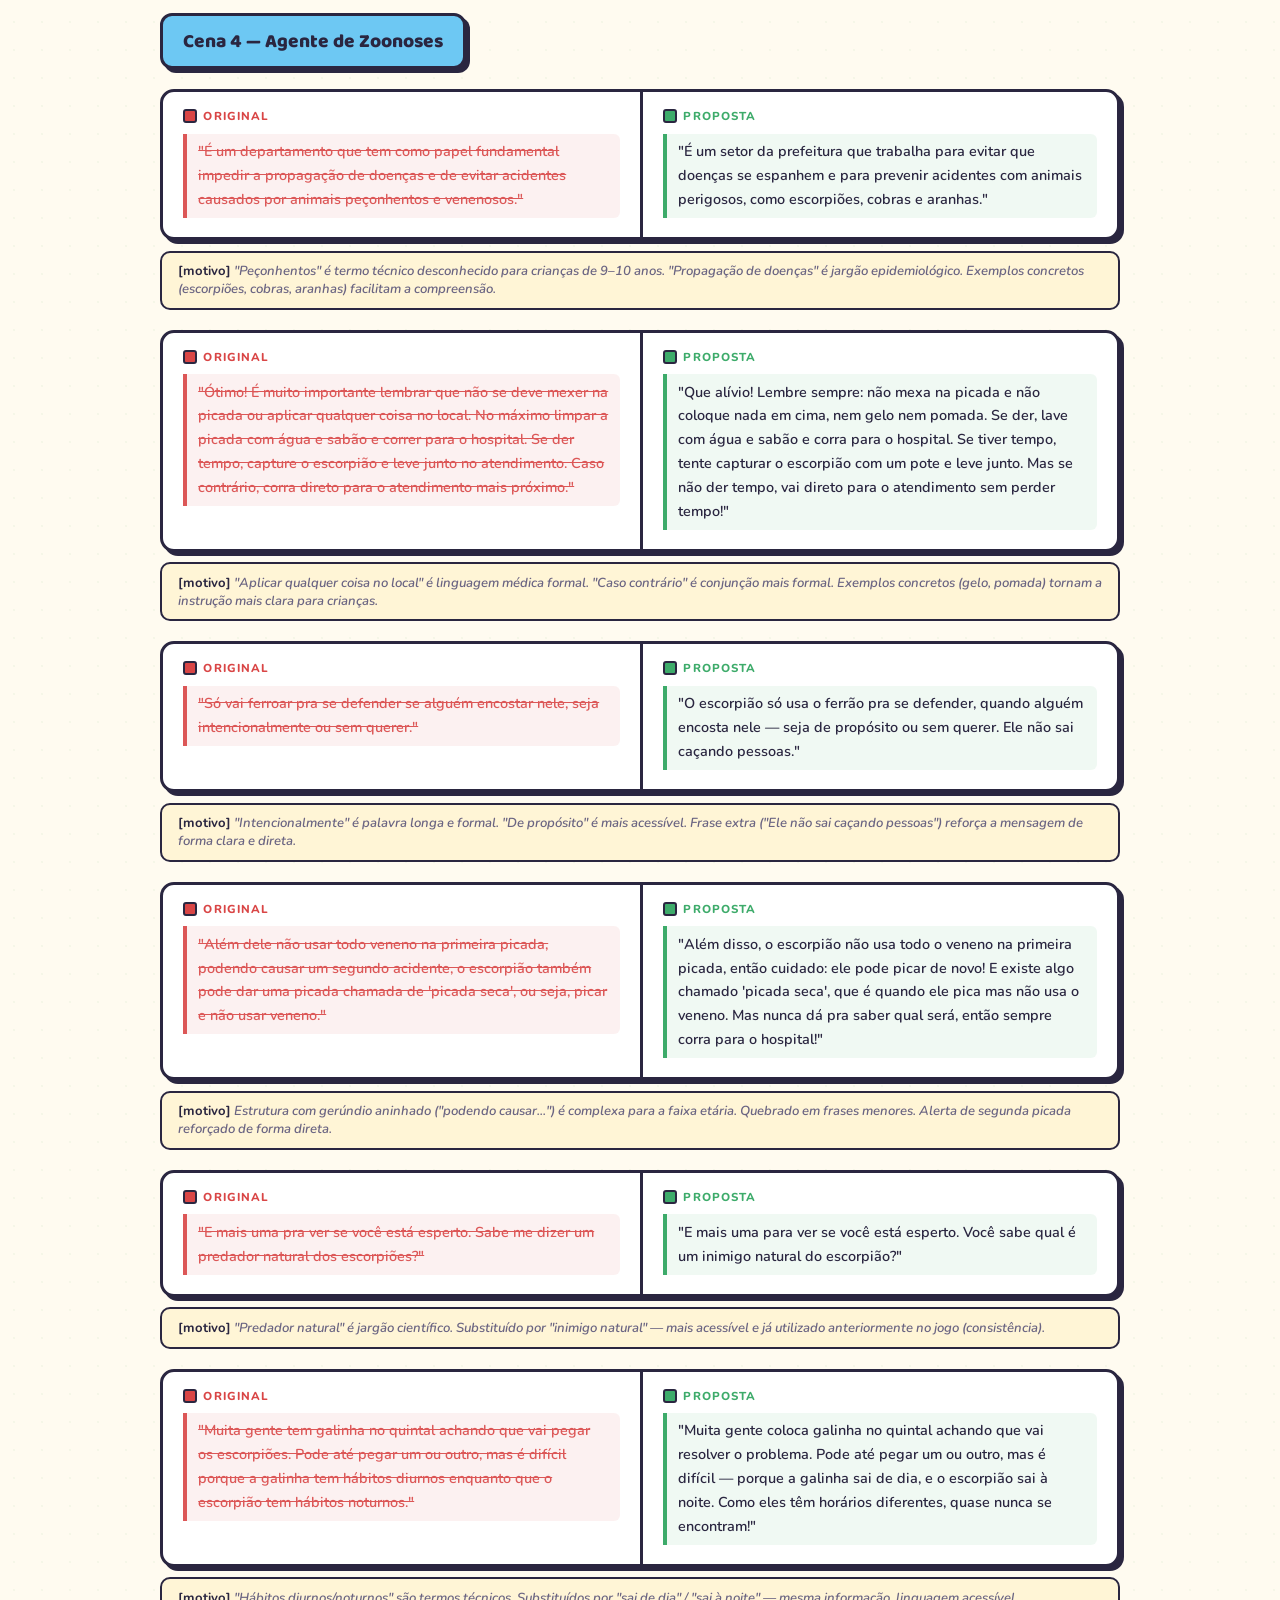
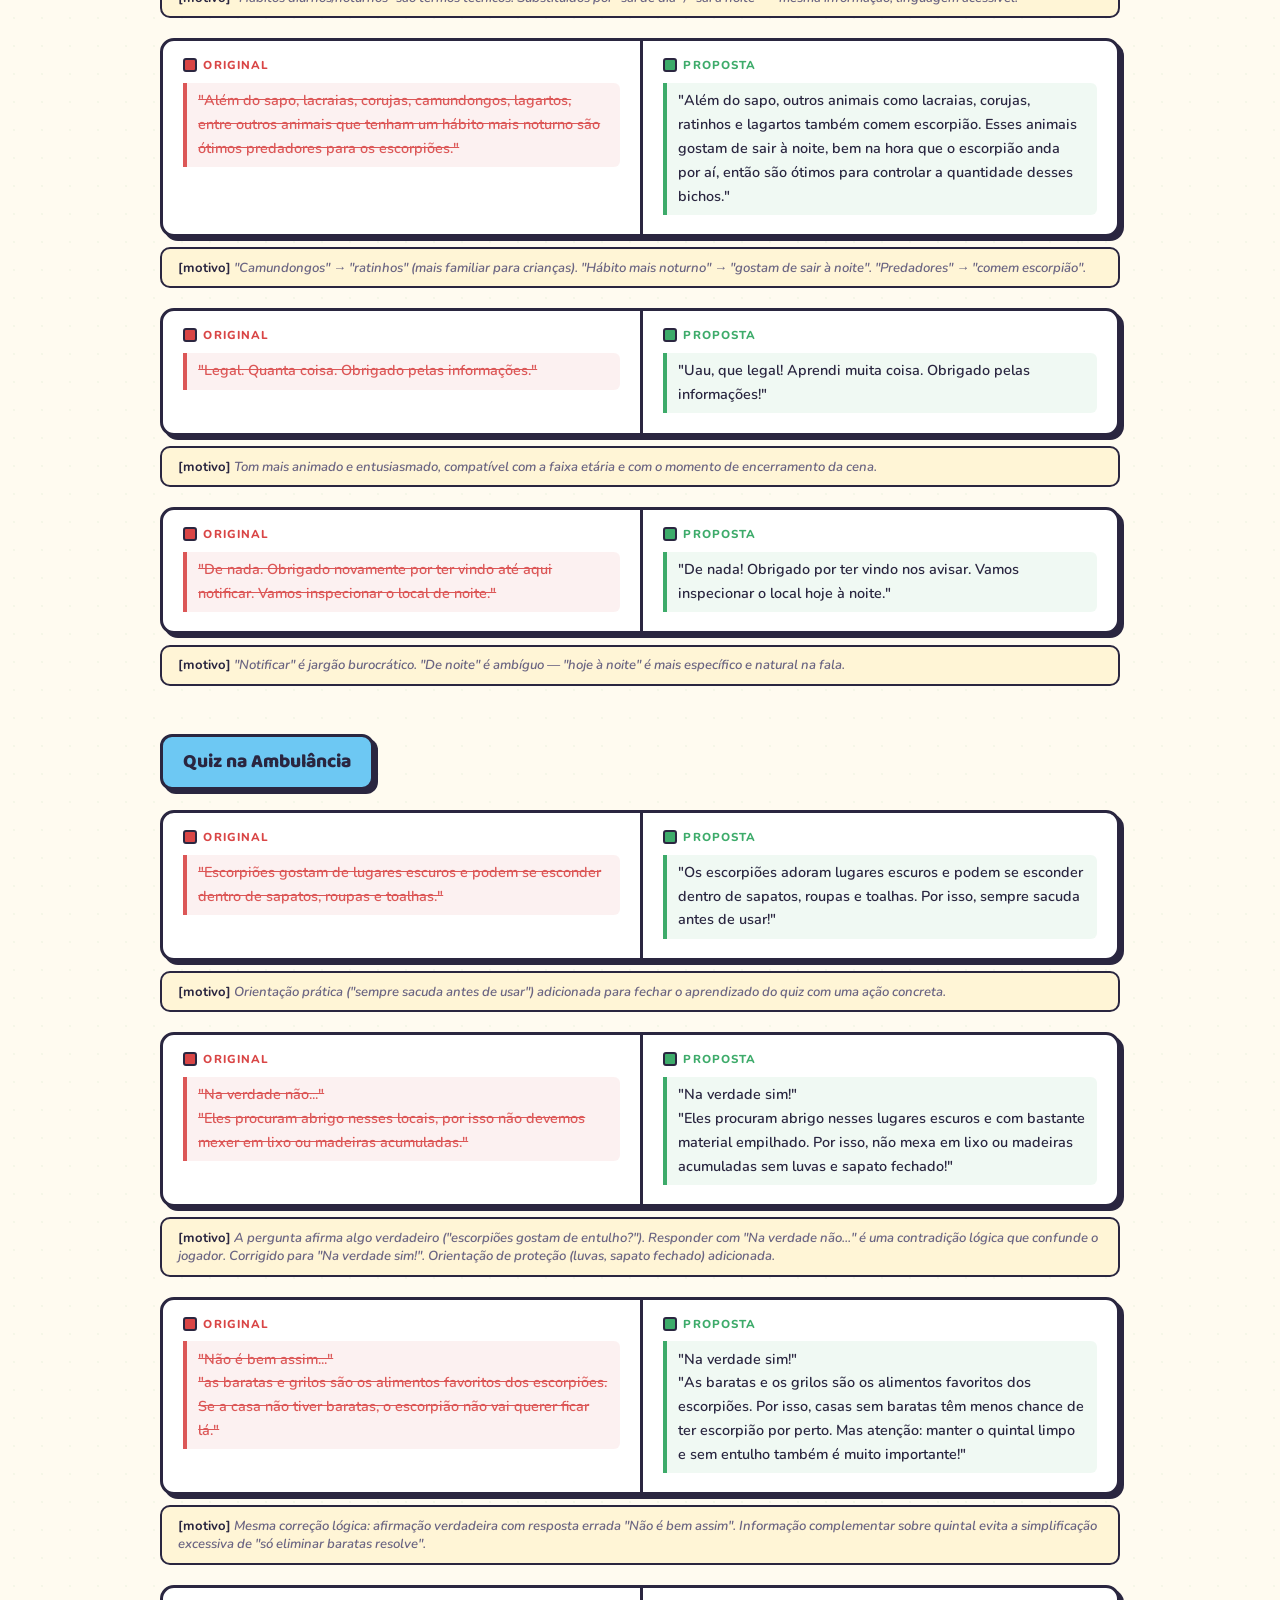
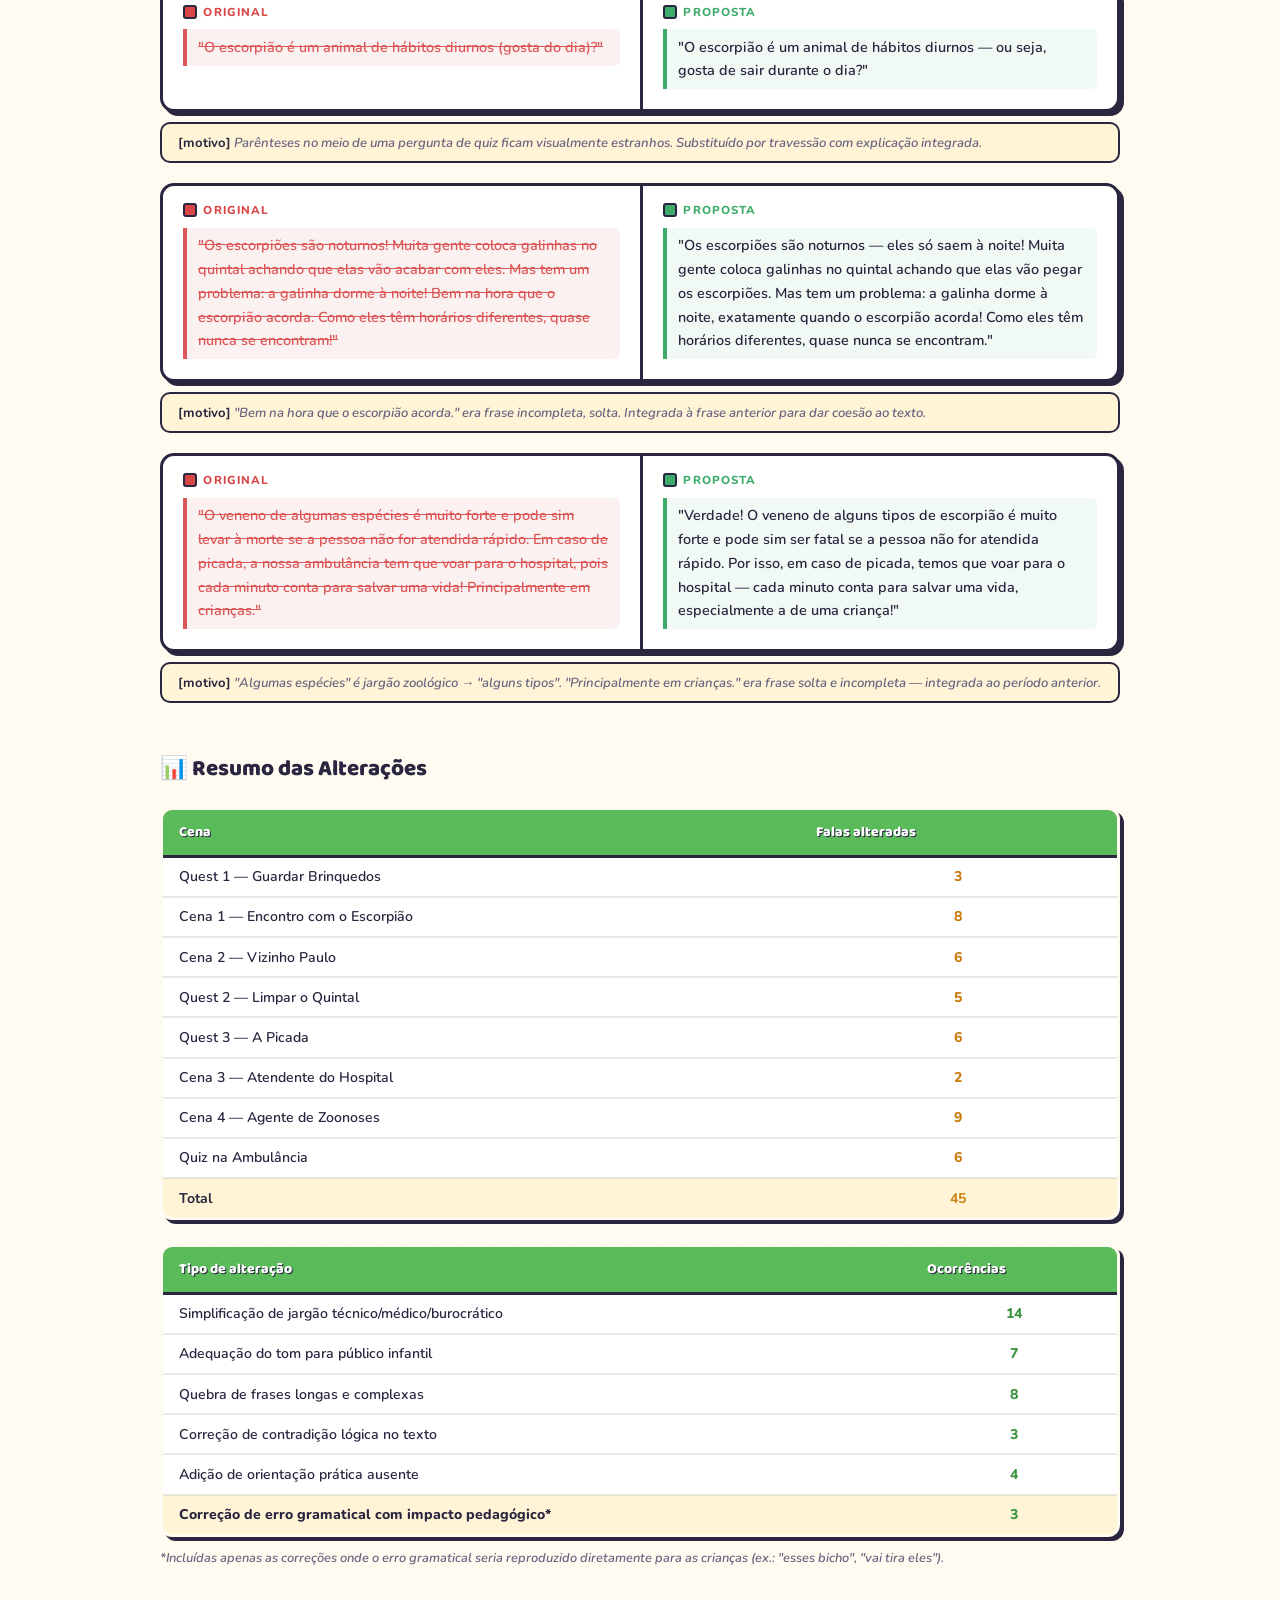
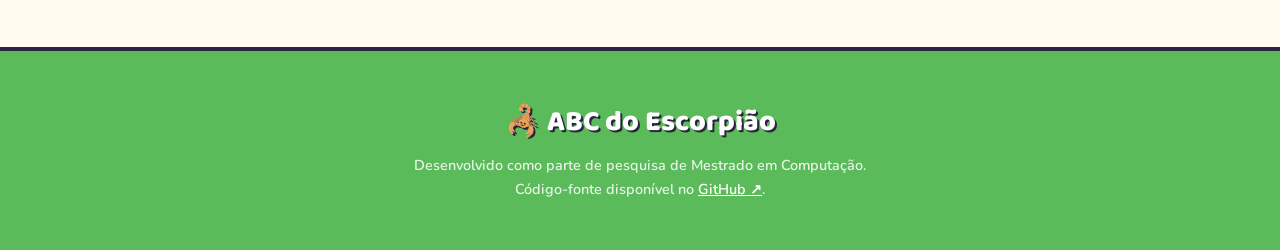
==== commit e285c38f: "fix: substitui diff por conteúdo exato de diff_roteiro_email.md Troca o comparativo V1→V2 genérico p" ====
--- a/diff.html
+++ b/diff.html
@@ -7,6 +7,159 @@
   <link rel="preconnect" href="https://fonts.googleapis.com">
   <link href="https://fonts.googleapis.com/css2?family=Baloo+2:wght@400;600;700;800&family=Nunito:wght@400;600;700;800&display=swap" rel="stylesheet">
   <link rel="stylesheet" href="css/style.css">
+  <style>
+    .diff-page-hero {
+      background: var(--paper2);
+      border-bottom: 3px solid var(--outline);
+      padding: 7rem 2rem 3rem;
+      text-align: center;
+    }
+    .diff-page-hero h1 {
+      font-family: 'Baloo 2', sans-serif;
+      font-size: clamp(1.8rem, 4vw, 2.8rem);
+      font-weight: 800; color: var(--text);
+    }
+    .diff-meta {
+      display: flex; flex-wrap: wrap; gap: 0.75rem;
+      justify-content: center; margin-top: 1.25rem;
+    }
+    .diff-meta-tag {
+      background: var(--white); border: 2px solid var(--outline);
+      box-shadow: 2px 2px 0 var(--outline);
+      font-size: 0.82rem; font-weight: 700;
+      padding: 0.3rem 0.9rem; border-radius: 8px;
+      color: var(--text);
+    }
+
+    .diff-content { padding: 3rem 2rem 5rem; }
+    .diff-content .container { max-width: 960px; margin: 0 auto; }
+
+    .diff-legend-bar {
+      display: flex; gap: 1.5rem; margin-bottom: 2.5rem;
+      flex-wrap: wrap; align-items: center;
+    }
+    .diff-legend-bar span {
+      display: inline-flex; align-items: center; gap: 0.45rem;
+      font-size: 0.85rem; font-weight: 700; color: var(--text);
+    }
+
+    /* section grouping */
+    .diff-section { margin-bottom: 3rem; }
+    .diff-section-title {
+      font-family: 'Baloo 2', sans-serif;
+      font-size: 1.2rem; font-weight: 800;
+      color: var(--outline);
+      background: var(--sky);
+      border: 3px solid var(--outline);
+      box-shadow: 4px 4px 0 var(--outline);
+      border-radius: 12px;
+      padding: 0.6rem 1.25rem;
+      margin-bottom: 1.25rem;
+      display: inline-block;
+    }
+
+    /* each diff pair */
+    .diff-pair { margin-bottom: 1.25rem; }
+    .diff-pair-cols {
+      display: grid; grid-template-columns: 1fr 1fr;
+      border: 3px solid var(--outline);
+      border-radius: 14px;
+      box-shadow: 4px 4px 0 var(--outline);
+      overflow: hidden;
+      background: var(--white);
+    }
+    .diff-pair-col { padding: 1rem 1.25rem; }
+    .diff-pair-col + .diff-pair-col { border-left: 3px solid var(--outline); }
+    .diff-pair-col-label {
+      font-size: 0.72rem; font-weight: 800; letter-spacing: 0.1em;
+      text-transform: uppercase; margin-bottom: 0.6rem;
+      display: flex; align-items: center; gap: 0.4rem;
+    }
+    .diff-pair-col-label.orig { color: var(--red-del); }
+    .diff-pair-col-label.prop { color: var(--green-add); }
+    .diff-pair-col-label::before {
+      content: ''; display: inline-block;
+      width: 10px; height: 10px; border-radius: 3px;
+      border: 2px solid var(--outline);
+    }
+    .diff-pair-col-label.orig::before { background: var(--red-del); }
+    .diff-pair-col-label.prop::before { background: var(--green-add); }
+
+    .line-removed {
+      background: rgba(217,69,69,0.08);
+      border-left: 4px solid var(--red-del);
+      padding: 0.4rem 0.7rem; margin: 0.2rem 0;
+      border-radius: 0 6px 6px 0;
+      color: var(--red-del);
+      font-size: 0.9rem; font-weight: 600; line-height: 1.65;
+      text-decoration: line-through; opacity: 0.9;
+    }
+    .line-added {
+      background: rgba(61,171,106,0.08);
+      border-left: 4px solid var(--green-add);
+      padding: 0.4rem 0.7rem; margin: 0.2rem 0;
+      border-radius: 0 6px 6px 0;
+      color: var(--text);
+      font-size: 0.9rem; font-weight: 600; line-height: 1.65;
+    }
+
+    .diff-motivo {
+      margin-top: 0.65rem;
+      background: var(--paper2);
+      border: 2px solid var(--outline);
+      border-radius: 10px;
+      padding: 0.6rem 1rem;
+      font-size: 0.82rem; font-weight: 600; color: var(--muted);
+      font-style: italic;
+    }
+    .diff-motivo strong { color: var(--text); font-style: normal; }
+
+    /* summary table */
+    .diff-summary { margin-top: 3rem; }
+    .diff-summary h2 {
+      font-family: 'Baloo 2', sans-serif;
+      font-size: 1.4rem; font-weight: 800;
+      color: var(--text); margin-bottom: 1.25rem;
+    }
+    .diff-table {
+      width: 100%; border-collapse: collapse;
+      border: 3px solid var(--outline);
+      border-radius: 12px; overflow: hidden;
+      box-shadow: 4px 4px 0 var(--outline);
+    }
+    .diff-table th {
+      background: var(--grass); color: var(--white);
+      font-family: 'Baloo 2', sans-serif; font-weight: 800;
+      font-size: 0.88rem; text-align: left;
+      padding: 0.7rem 1rem;
+      border-bottom: 3px solid var(--outline);
+      text-shadow: 1px 1px 0 var(--outline);
+    }
+    .diff-table td {
+      background: var(--white);
+      font-size: 0.88rem; font-weight: 600;
+      padding: 0.6rem 1rem;
+      border-bottom: 2px solid rgba(42,38,64,0.1);
+      color: var(--text);
+    }
+    .diff-table tr:last-child td { border-bottom: none; }
+    .diff-table tr:last-child td { font-weight: 800; background: var(--paper2); }
+    .diff-table td:last-child { text-align: center; font-weight: 800; color: var(--house-dk); }
+
+    .diff-table2 { margin-top: 1.5rem; }
+    .diff-table2 td:last-child { color: var(--grass-dk); }
+
+    .diff-footnote {
+      margin-top: 0.75rem;
+      font-size: 0.8rem; font-weight: 600; color: var(--muted);
+      font-style: italic;
+    }
+
+    @media (max-width: 640px) {
+      .diff-pair-cols { grid-template-columns: 1fr; }
+      .diff-pair-col + .diff-pair-col { border-left: none; border-top: 3px solid var(--outline); }
+    }
+  </style>
 </head>
 <body>
 
@@ -22,150 +175,755 @@
   </ul>
 </nav>
 
-<!-- ══════════ DIFF ══════════ -->
-<section class="diff-page">
+<!-- ══════════ HERO ══════════ -->
+<div class="diff-page-hero">
+  <p class="section-label" style="background:var(--house);color:var(--outline);">✏️ Proposta de Adaptação</p>
+  <h1>Proposta de Adaptação de Linguagem — Roteiro do Jogo</h1>
+  <div class="diff-meta">
+    <span class="diff-meta-tag">🎮 Jogo: Escorpião: Como Evitar Acidentes</span>
+    <span class="diff-meta-tag">👦 Público-alvo: 9 a 14 anos (Ensino Fundamental)</span>
+    <span class="diff-meta-tag">📝 Escopo: Alterações de linguagem — sem mudanças estruturais</span>
+  </div>
+  <div class="diff-legend-bar" style="justify-content:center;margin-top:1.5rem;">
+    <span><span class="leg-dot" style="background:var(--red-del)"></span> Fala original (−)</span>
+    <span><span class="leg-dot" style="background:var(--green-add)"></span> Fala proposta (+)</span>
+  </div>
+</div>
+
+<!-- ══════════ CONTEÚDO ══════════ -->
+<div class="diff-content">
   <div class="container">
-    <p class="section-label">✏️ Alterações</p>
-    <h2 class="section-title">Diff: Versão 1 → Versão 2</h2>
-    <p class="section-desc">
-      Comparativo entre a Versão 1 (até 10/04/2025) e a Versão 2 (a partir de 11/04/2025).
-    </p>
-
-    <div class="diff-intro">
-      <strong>Contexto:</strong> A segunda versão incorpora feedbacks de avaliação especializada,
-      tornando os diálogos mais precisos e adicionando elementos de quiz para reforço do aprendizado ativo.
+
+    <!-- ── Quest 1 ── -->
+    <div class="diff-section">
+      <div class="diff-section-title">Quest 1 — Guardar os Brinquedos</div>
+
+      <div class="diff-pair">
+        <div class="diff-pair-cols">
+          <div class="diff-pair-col">
+            <div class="diff-pair-col-label orig">Original</div>
+            <div class="line-removed">"Você pode ir depois que organizar seus brinquedos. Vá até seu quarto e guarde os brinquedos na prateleira."</div>
+          </div>
+          <div class="diff-pair-col">
+            <div class="diff-pair-col-label prop">Proposta</div>
+            <div class="line-added">"Pode ir depois de organizar seus brinquedos. Sobe até seu quarto e guarda tudo na prateleira, combinado?"</div>
+          </div>
+        </div>
+        <div class="diff-motivo"><strong>[motivo]</strong> Linguagem mais próxima da fala cotidiana do público infantil. Tom mais acolhedor.</div>
+      </div>
+
+      <div class="diff-pair">
+        <div class="diff-pair-cols">
+          <div class="diff-pair-col">
+            <div class="diff-pair-col-label orig">Original</div>
+            <div class="line-removed">"Termine de guardar seus brinquedos antes de sair para brincar."</div>
+          </div>
+          <div class="diff-pair-col">
+            <div class="diff-pair-col-label prop">Proposta</div>
+            <div class="line-added">"Ei! Termina de guardar os brinquedos primeiro, antes de sair para brincar."</div>
+          </div>
+        </div>
+        <div class="diff-motivo"><strong>[motivo]</strong> Tom mais natural e direto para crianças.</div>
+      </div>
+
+      <div class="diff-pair">
+        <div class="diff-pair-cols">
+          <div class="diff-pair-col">
+            <div class="diff-pair-col-label orig">Original</div>
+            <div class="line-removed">"Sim, pode ir brincar lá fora."</div>
+          </div>
+          <div class="diff-pair-col">
+            <div class="diff-pair-col-label prop">Proposta</div>
+            <div class="line-added">"Ótimo! Agora pode ir brincar lá fora."</div>
+          </div>
+        </div>
+        <div class="diff-motivo"><strong>[motivo]</strong> Resposta muito curta e fria no original. "Ótimo!" reforça positivamente a ação da criança.</div>
+      </div>
     </div>
 
-    <div class="diff-legend">
-      <span><span class="leg-dot" style="background:var(--red-del)"></span> Removido (V1)</span>
-      <span><span class="leg-dot" style="background:var(--green-add)"></span> Adicionado (V2)</span>
+    <!-- ── Cena 1 ── -->
+    <div class="diff-section">
+      <div class="diff-section-title">Cena 1 — Encontro com o Escorpião</div>
+
+      <div class="diff-pair">
+        <div class="diff-pair-cols">
+          <div class="diff-pair-col">
+            <div class="diff-pair-col-label orig">Original</div>
+            <div class="line-removed">"Não! Com escorpião não se brinca! E até para capturar é importante usar uma pinça longa ou prender o escorpião com um pote para ele não chegar perto da mão."</div>
+          </div>
+          <div class="diff-pair-col">
+            <div class="diff-pair-col-label prop">Proposta</div>
+            <div class="line-added">"Não! Com escorpião não se brinca! E só adultos podem tentar capturá-lo, usando uma pinça comprida ou um pote com tampa, para não precisar tocar no bicho com a mão."</div>
+          </div>
+        </div>
+        <div class="diff-motivo"><strong>[motivo]</strong> Original omite que apenas adultos devem capturar o escorpião — informação de segurança importante para o público infantil.</div>
+      </div>
+
+      <div class="diff-pair">
+        <div class="diff-pair-cols">
+          <div class="diff-pair-col">
+            <div class="diff-pair-col-label orig">Original</div>
+            <div class="line-removed">"Esse bichinho pode até ser pequeno do tamanho de uma tampinha de garrafa, mas com essas cores amarelo e marrom ele se esconde bem, além de se movimentar de noite, o que dificulta ainda mais de ver. A picada desse bicho é venenosa e pode até matar, principalmente crianças que resolvem mexer com escorpiões."</div>
+          </div>
+          <div class="diff-pair-col">
+            <div class="diff-pair-col-label prop">Proposta</div>
+            <div class="line-added">"Esse bichinho é pequeno, mais ou menos do tamanho de uma tampinha de garrafa. Com as cores amarelo e marrom, ele se esconde muito bem. E ele sai à noite, o que torna ainda mais difícil de ver. A picada dele é venenosa e pode ser muito perigosa, especialmente para crianças."</div>
+          </div>
+        </div>
+        <div class="diff-motivo"><strong>[motivo]</strong> Frase original muito longa com três orações encadeadas — difícil de acompanhar para essa faixa etária. Quebrada em frases menores. Tom assustador ("pode matar") substituído por tom preventivo.</div>
+      </div>
+
+      <div class="diff-pair">
+        <div class="diff-pair-cols">
+          <div class="diff-pair-col">
+            <div class="diff-pair-col-label orig">Original</div>
+            <div class="line-removed">"Isso é muito sério! Escorpião mata! Então não brinque com escorpiões. Sempre que avistar um, ou se for picado por um, chame um adulto na hora. Entendido?"</div>
+          </div>
+          <div class="diff-pair-col">
+            <div class="diff-pair-col-label prop">Proposta</div>
+            <div class="line-added">"Isso é muito sério! Então nunca brinque com escorpião. Sempre que ver um, ou se alguém for picado, chame um adulto na hora. Entendido?"</div>
+          </div>
+        </div>
+        <div class="diff-motivo"><strong>[motivo]</strong> "Escorpião mata!" como frase isolada é impactante demais sem contexto de prevenção. Substituído por orientação direta.</div>
+      </div>
+
+      <div class="diff-pair">
+        <div class="diff-pair-cols">
+          <div class="diff-pair-col">
+            <div class="diff-pair-col-label orig">Original</div>
+            <div class="line-removed">"Ótimo! Agora quero saber o seguinte. Caso você ou qualquer criança de até 10 anos seja picada por um escorpião, qual a primeira coisa que deve ser feita?"</div>
+          </div>
+          <div class="diff-pair-col">
+            <div class="diff-pair-col-label prop">Proposta</div>
+            <div class="line-added">"Ótimo! Agora me diz: se você ou alguma criança for picada por um escorpião, qual é a primeira coisa que deve ser feita?"</div>
+          </div>
+        </div>
+        <div class="diff-motivo"><strong>[motivo]</strong> "Caso... seja" é conjunção subjuntiva de uso formal. A restrição "de até 10 anos" pode fazer crianças de 11–14 anos acharem que a regra não se aplica a elas.</div>
+      </div>
+
+      <div class="diff-pair">
+        <div class="diff-pair-cols">
+          <div class="diff-pair-col">
+            <div class="diff-pair-col-label orig">Original</div>
+            <div class="line-removed">"O ideal é não passar nada na picada. O importante é procurar atendimento em uma unidade de saúde especializado em acidentes com escorpião."</div>
+          </div>
+          <div class="diff-pair-col">
+            <div class="diff-pair-col-label prop">Proposta</div>
+            <div class="line-added">"Não coloque nada na picada! O mais importante é procurar atendimento num hospital ou Pronto Socorro especializado em acidentes com escorpião."</div>
+          </div>
+        </div>
+        <div class="diff-motivo"><strong>[motivo]</strong> "Unidade de saúde" é vago e pode ser confundido com Posto de Saúde, que não realiza esse atendimento.</div>
+      </div>
+
+      <div class="diff-pair">
+        <div class="diff-pair-cols">
+          <div class="diff-pair-col">
+            <div class="diff-pair-col-label orig">Original</div>
+            <div class="line-removed">"Exatamente. temos que procurar imediatamente socorro médico especializado em acidentes com escorpião. Precisa ir num Pronto Socorro ou Hospital e não num Posto de Saúde."</div>
+          </div>
+          <div class="diff-pair-col">
+            <div class="diff-pair-col-label prop">Proposta</div>
+            <div class="line-added">"Isso mesmo! Temos que correr para um Pronto Socorro ou Hospital. Esses lugares têm o tratamento certo para picada de escorpião. Posto de Saúde não tem esse atendimento, então é importante ir ao lugar certo."</div>
+          </div>
+        </div>
+        <div class="diff-motivo"><strong>[motivo]</strong> "Socorro médico especializado" é jargão formal. A distinção Pronto Socorro vs. Posto de Saúde foi mantida, mas com explicação do motivo — mais eficaz pedagogicamente.</div>
+      </div>
+
+      <div class="diff-pair">
+        <div class="diff-pair-cols">
+          <div class="diff-pair-col">
+            <div class="diff-pair-col-label orig">Original</div>
+            <div class="line-removed">"Acabei de capturar um escorpião que estava aqui no seu quarto. Temos que notificar a unidade de zoonoses do município."</div>
+          </div>
+          <div class="diff-pair-col">
+            <div class="diff-pair-col-label prop">Proposta</div>
+            <div class="line-added">"Acabei de pegar um escorpião que estava aqui no seu quarto. Precisamos avisar o pessoal da prefeitura que cuida dos animais perigosos — a vigilância de zoonoses."</div>
+          </div>
+        </div>
+        <div class="diff-motivo"><strong>[motivo]</strong> "Notificar a unidade de zoonoses do município" é jargão burocrático. Substituído por linguagem acessível com explicação inline do que é zoonoses.</div>
+      </div>
+
+      <div class="diff-pair">
+        <div class="diff-pair-cols">
+          <div class="diff-pair-col">
+            <div class="diff-pair-col-label orig">Original</div>
+            <div class="line-removed">"Temos que procurar ajuda o quanto antes em um Pronto Socorro ou Hospital. Eles vão encaminhar para o atendimento correto."</div>
+          </div>
+          <div class="diff-pair-col">
+            <div class="diff-pair-col-label prop">Proposta</div>
+            <div class="line-added">"A gente vai correndo para o Pronto Socorro ou Hospital mais perto! Eles sabem o que fazer e encaminham para o lugar certo."</div>
+          </div>
+        </div>
+        <div class="diff-motivo"><strong>[motivo]</strong> Linguagem mais próxima da criança. "Encaminhar para o atendimento correto" levemente burocratizado.</div>
+      </div>
+
+      <div class="diff-pair">
+        <div class="diff-pair-cols">
+          <div class="diff-pair-col">
+            <div class="diff-pair-col-label orig">Original</div>
+            <div class="line-removed">"Mais importante do que procurar um lugar especializado em acidente com escorpião é ter o atendimento o mais rápido possível, no máximo 1h30, principalmente se for criança, porque a picada pode matar. Na unidade vão fazer o atendimento correto e encaminhamento para o centro especializado."</div>
+          </div>
+          <div class="diff-pair-col">
+            <div class="diff-pair-col-label prop">Proposta</div>
+            <div class="line-added">"O mais importante é chegar rápido ao hospital! Não pode demorar mais de uma hora e meia depois da picada, principalmente se for criança, porque quanto mais tempo passa, mais perigoso fica. Qualquer Pronto Socorro vai saber o que fazer e vai encaminhar para o tratamento certo."</div>
+          </div>
+        </div>
+        <div class="diff-motivo"><strong>[motivo]</strong> Frase muito longa. "Encaminhamento para o centro especializado" é jargão burocrático. O prazo "1h30" sem referência temporal foi reformulado para "não pode demorar mais de uma hora e meia depois da picada".</div>
+      </div>
     </div>
 
-    <div class="diff-grid">
-
-      <div class="diff-block">
-        <div class="diff-block-header">Fala [8] — Pai captura o escorpião</div>
-        <div class="diff-cols">
-          <div class="diff-col">
-            <div class="diff-col-label v1">Versão 1</div>
-            <div class="diff-text"><div class="diff-removed">"Pronto. Ainda bem que consegui capturar ele, senão teríamos temos que notificar a unidade de saúde ou a Unidade de Vigilância... Mas como já capturei posso levar até uma unidade notificante..."</div></div>
-          </div>
-          <div class="diff-col">
-            <div class="diff-col-label v2">Versão 2</div>
-            <div class="diff-text">
-              <div class="diff-added">"Acabei de capturar um escorpião do seu quarto. Temos que notificar a Unidade de Vigilância de Zoonoses do município."</div>
-              <p class="diff-note">Mensagem simplificada e direta. Elimina redundância e hesitação.</p>
-            </div>
-          </div>
-        </div>
-      </div>
-
-      <div class="diff-block">
-        <div class="diff-block-header">Fala [12] — Vocabulário para crianças</div>
-        <div class="diff-cols">
-          <div class="diff-col">
-            <div class="diff-col-label v1">Versão 1</div>
-            <div class="diff-text"><div class="diff-removed">"...ele <strong>se camufla</strong> bem..."</div></div>
-          </div>
-          <div class="diff-col">
-            <div class="diff-col-label v2">Versão 2</div>
-            <div class="diff-text">
-              <div class="diff-added">"...ele <strong>se esconde</strong> bem..."</div>
-              <p class="diff-note">Vocabulário simplificado para o público-alvo de 5–10 anos.</p>
-            </div>
-          </div>
-        </div>
-      </div>
-
-      <div class="diff-block">
-        <div class="diff-block-header">Falas [16–16.7] — Quiz adicionado ao final da Fase 1</div>
-        <div class="diff-cols">
-          <div class="diff-col">
-            <div class="diff-col-label v1">Versão 1</div>
-            <div class="diff-text"><div class="diff-removed">Ausente. O pai simplesmente libera André para sair após a conversa.</div></div>
-          </div>
-          <div class="diff-col">
-            <div class="diff-col-label v2">Versão 2</div>
-            <div class="diff-text">
-              <div class="diff-added">Quiz inserido: 3 opções de resposta sobre o que fazer em caso de picada. Respostas erradas corrigidas com orientação.</div>
-              <p class="diff-note">Reforça aprendizado ativo logo ao fim da Fase 1.</p>
-            </div>
-          </div>
-        </div>
-      </div>
-
-      <div class="diff-block">
-        <div class="diff-block-header">Fase 2 — Missão de limpeza do quintal</div>
-        <div class="diff-cols">
-          <div class="diff-col">
-            <div class="diff-col-label v1">Versão 1</div>
-            <div class="diff-text"><div class="diff-removed">Inclui mecânica de busca de equipamentos (luvas e botas na mochila). André precisa encontrar os itens antes do pai iniciar a limpeza.</div></div>
-          </div>
-          <div class="diff-col">
-            <div class="diff-col-label v2">Versão 2</div>
-            <div class="diff-text">
-              <div class="diff-added">Mecânica de busca removida. O pai já está no quintal e inicia diretamente. Novo diálogo de conclusão [33.1–33.3] mais fluido.</div>
-            </div>
-          </div>
-        </div>
-      </div>
-
-      <div class="diff-block">
-        <div class="diff-block-header">Fase 3 — Quem foi picado e primeiro socorro</div>
-        <div class="diff-cols">
-          <div class="diff-col">
-            <div class="diff-col-label v1">Versão 1</div>
-            <div class="diff-text">
-              <div class="diff-removed">"O escorpião picou <strong>o bebê</strong>!"</div>
-              <div class="diff-removed">Adulto diz: "Vou passar uma pomada para diminuir a dor."</div>
-            </div>
-          </div>
-          <div class="diff-col">
-            <div class="diff-col-label v2">Versão 2</div>
-            <div class="diff-text">
-              <div class="diff-added">"O escorpião picou <strong>o Charlinho</strong>!" — personagem já apresentado, gerando continuidade narrativa.</div>
-              <div class="diff-added">Fala da pomada removida — reforça a orientação correta de não aplicar nada na picada.</div>
-            </div>
-          </div>
-        </div>
-      </div>
-
-      <div class="diff-block">
-        <div class="diff-block-header">Fase 4 — Renomeação e novo foco</div>
-        <div class="diff-cols">
-          <div class="diff-col">
-            <div class="diff-col-label v1">Versão 1</div>
-            <div class="diff-text"><div class="diff-removed">Chamada "Evitando acidentes" / "Controle de zoonoses". Focada em limpeza de ambiente pelo agente (aspirador, pinça, lanterna de luz negra).</div></div>
-          </div>
-          <div class="diff-col">
-            <div class="diff-col-label v2">Versão 2</div>
-            <div class="diff-text">
-              <div class="diff-added">Renomeada para <strong>"Avisar sobre a ocorrência da picada"</strong>. Foco em notificação e quiz sobre comportamento do escorpião (ataque, picada seca, predadores naturais).</div>
-            </div>
-          </div>
-        </div>
-      </div>
-
-      <div class="diff-block">
-        <div class="diff-block-header">Fala [29] Paulo — Veneno e queimada</div>
-        <div class="diff-cols">
-          <div class="diff-col">
-            <div class="diff-col-label v1">Versão 1</div>
-            <div class="diff-text"><div class="diff-removed">"...esses bichos são resistentes <strong>a queimadas e</strong> a veneno! Fazer isso não vai matar os escorpiões..."</div></div>
-          </div>
-          <div class="diff-col">
-            <div class="diff-col-label v2">Versão 2</div>
-            <div class="diff-text">
-              <div class="diff-added">"...esses bichos são resistentes a veneno! Jogar venenos não vai matar os escorpiões..."</div>
-              <p class="diff-note">Referência a queimadas removida — simplificação para o contexto urbano.</p>
-            </div>
-          </div>
-        </div>
-      </div>
-
+    <!-- ── Cena 2 ── -->
+    <div class="diff-section">
+      <div class="diff-section-title">Cena 2 — Vizinho Paulo Alerta Sobre Escorpiões</div>
+
+      <div class="diff-pair">
+        <div class="diff-pair-cols">
+          <div class="diff-pair-col">
+            <div class="diff-pair-col-label orig">Original</div>
+            <div class="line-removed">"Ah, sim. infelizmente esses bichos tem sido um dos maiores problemas de saúde pública atualmente. Vários acidentes e alguns que até chegam a matar."</div>
+          </div>
+          <div class="diff-pair-col">
+            <div class="diff-pair-col-label prop">Proposta</div>
+            <div class="line-added">"Ah, sim. Infelizmente esses bichos têm causado muitos acidentes por aqui. Algumas picadas são muito perigosas e podem ser até mortais se a pessoa não for atendida a tempo."</div>
+          </div>
+        </div>
+        <div class="diff-motivo"><strong>[motivo]</strong> "Saúde pública" é jargão técnico da área da saúde. "Vários acidentes e alguns que até chegam a matar" é frase incompleta, sem verbo principal. Tom reequilibrado: mantém a seriedade mas inclui o contexto de solução ("se não for atendida a tempo").</div>
+      </div>
+
+      <div class="diff-pair">
+        <div class="diff-pair-cols">
+          <div class="diff-pair-col">
+            <div class="diff-pair-col-label orig">Original</div>
+            <div class="line-removed">"Esses bichinhos existem em todo país, mas têm se adaptado bem para viver nas cidades, em meio aos seres humanos. E principalmente porque adoram comer baratas, e como na cidade tem barata pra todo lado, não é surpresa encontrar esses escorpiões no meio de pedras, entulho ou até mesmo saindo dos ralos de dentro de casa. Hum. Você disse que encontrou um escorpião. Onde foi isso?"</div>
+          </div>
+          <div class="diff-pair-col">
+            <div class="diff-pair-col-label prop">Proposta</div>
+            <div class="line-added">"Esses bichinhos existem em todo o país, mas aprenderam a viver nas cidades, perto das pessoas. O motivo é simples: eles adoram comer baratas! E nas cidades tem barata pra todo lado. Por isso não é difícil encontrar escorpião escondido entre pedras, entulho — que são restos de obra — ou até saindo dos ralos dentro de casa. Aliás, onde você encontrou o escorpião?"</div>
+          </div>
+        </div>
+        <div class="diff-motivo"><strong>[motivo]</strong> Frase muito longa com múltiplas informações encadeadas. "Entulho" explicado inline ("restos de obra"). "Em meio aos seres humanos" é formal. Quebrada em partes menores para facilitar a leitura.</div>
+      </div>
+
+      <div class="diff-pair">
+        <div class="diff-pair-cols">
+          <div class="diff-pair-col">
+            <div class="diff-pair-col-label orig">Original</div>
+            <div class="line-removed">"Além de limpar o quintal, retirando toda sujeira e entulho acumulado, também temos que manter os inimigos naturais dos escorpiões. Mas lembre, esses bicho são resistentes a veneno! Jogar venenos não vai matar os escorpiões, só vai tira eles do lugar e pode causar mais acidentes."</div>
+          </div>
+          <div class="diff-pair-col">
+            <div class="diff-pair-col-label prop">Proposta</div>
+            <div class="line-added">"Para acabar com os escorpiões, é preciso limpar o quintal, tirar toda a sujeira e o entulho acumulado. E também ajuda ter por perto os inimigos naturais dos escorpiões. Mas lembre: esses bichos são resistentes a veneno! Jogar veneno não vai matá-los, vai apenas tirar eles do esconderijo e pode causar mais acidentes."</div>
+          </div>
+        </div>
+        <div class="diff-motivo"><strong>[motivo]</strong> Fala com dois erros gramaticais que seriam reproduzidos para as crianças ("esses bicho", "vai tira eles") além de estrutura de frase confusa.</div>
+      </div>
+
+      <div class="diff-pair">
+        <div class="diff-pair-cols">
+          <div class="diff-pair-col">
+            <div class="diff-pair-col-label orig">Original</div>
+            <div class="line-removed">"Não jogue veneno nos escorpiões, isso não funciona. Só tira eles de baixo dos entulhos ou de onde estiverem escondidos e fica mais perigoso ainda ter acidente com esses bichos."</div>
+          </div>
+          <div class="diff-pair-col">
+            <div class="diff-pair-col-label prop">Proposta</div>
+            <div class="line-added">"Não jogue veneno nos escorpiões, porque isso não funciona! O veneno só tira eles do esconderijo e aí fica ainda mais perigoso, porque eles ficam soltos por aí."</div>
+          </div>
+        </div>
+        <div class="diff-motivo"><strong>[motivo]</strong> "Fica mais perigoso ainda ter acidente com esses bichos" é construção rebuscada. Reformulado de forma mais direta e clara.</div>
+      </div>
+
+      <div class="diff-pair">
+        <div class="diff-pair-cols">
+          <div class="diff-pair-col">
+            <div class="diff-pair-col-label orig">Original</div>
+            <div class="line-removed">"Legal, vou falar com meu pai pra gente acabar com os escorpiões no quintal."</div>
+          </div>
+          <div class="diff-pair-col">
+            <div class="diff-pair-col-label prop">Proposta</div>
+            <div class="line-added">"Legal! Vou falar com meu pai pra gente limpar o quintal."</div>
+          </div>
+        </div>
+        <div class="diff-motivo"><strong>[motivo]</strong> "Acabar com os escorpiões" contradiz o que foi ensinado (não é possível eliminar completamente). "Limpar o quintal" reflete a ação correta ensinada no jogo.</div>
+      </div>
+
+      <div class="diff-pair">
+        <div class="diff-pair-cols">
+          <div class="diff-pair-col">
+            <div class="diff-pair-col-label orig">Original</div>
+            <div class="line-removed">"Já falou com seu pai? Para limpar o quintal?"</div>
+          </div>
+          <div class="diff-pair-col">
+            <div class="diff-pair-col-label prop">Proposta</div>
+            <div class="line-added">"Já falou com seu pai sobre limpar o quintal?"</div>
+          </div>
+        </div>
+        <div class="diff-motivo"><strong>[motivo]</strong> "Para limpar o quintal?" é frase fragmentada — inadequada como modelo de linguagem para crianças.</div>
+      </div>
     </div>
+
+    <!-- ── Quest 2 ── -->
+    <div class="diff-section">
+      <div class="diff-section-title">Quest 2 — Limpar o Lixo do Quintal</div>
+
+      <div class="diff-pair">
+        <div class="diff-pair-cols">
+          <div class="diff-pair-col">
+            <div class="diff-pair-col-label orig">Original</div>
+            <div class="line-removed">"Pai, temos que limpar o quintal pra evitar escorpiões."</div>
+          </div>
+          <div class="diff-pair-col">
+            <div class="diff-pair-col-label prop">Proposta</div>
+            <div class="line-added">"Pai, a gente precisa limpar o quintal pra evitar escorpiões!"</div>
+          </div>
+        </div>
+        <div class="diff-motivo"><strong>[motivo]</strong> "A gente precisa" é mais natural na fala de uma criança do que "temos que".</div>
+      </div>
+
+      <div class="diff-pair">
+        <div class="diff-pair-cols">
+          <div class="diff-pair-col">
+            <div class="diff-pair-col-label orig">Original</div>
+            <div class="line-removed">"Sim, você tem razão. Agora fique de olho, mas fique longe para evitar que algum escorpião possa chegar perto de você e te pique."</div>
+          </div>
+          <div class="diff-pair-col">
+            <div class="diff-pair-col-label prop">Proposta</div>
+            <div class="line-added">"Você tem razão, filho. Agora fique de olho, mas fica longe para nenhum escorpião chegar perto de você e te picar."</div>
+          </div>
+        </div>
+        <div class="diff-motivo"><strong>[motivo]</strong> Reformulado para fala mais natural de um pai. Frase mais direta.</div>
+      </div>
+
+      <div class="diff-pair">
+        <div class="diff-pair-cols">
+          <div class="diff-pair-col">
+            <div class="diff-pair-col-label orig">Original</div>
+            <div class="line-removed">"Sim filho, acabei de limpar o quintal!"</div>
+          </div>
+          <div class="diff-pair-col">
+            <div class="diff-pair-col-label prop">Proposta</div>
+            <div class="line-added">"Boa notícia, filho! Acabei de limpar o quintal!"</div>
+          </div>
+        </div>
+        <div class="diff-motivo"><strong>[motivo]</strong> "Sim filho" como abertura é pouco natural. "Boa notícia!" reforça positivamente o evento e mantém o engajamento da criança.</div>
+      </div>
+
+      <div class="diff-pair">
+        <div class="diff-pair-cols">
+          <div class="diff-pair-col">
+            <div class="diff-pair-col-label orig">Original</div>
+            <div class="line-removed">"Que bom, pai! Assim prevenimos o aparecimento de criadouro de escorpiões!"</div>
+          </div>
+          <div class="diff-pair-col">
+            <div class="diff-pair-col-label prop">Proposta</div>
+            <div class="line-added">"Que bom, pai! Assim a gente evita que os escorpiões se escondam aqui perto!"</div>
+          </div>
+        </div>
+        <div class="diff-motivo"><strong>[motivo]</strong> "Prevenimos o aparecimento de criadouro" é formal e rebuscado para uma criança falar.</div>
+      </div>
+
+      <div class="diff-pair">
+        <div class="diff-pair-cols">
+          <div class="diff-pair-col">
+            <div class="diff-pair-col-label orig">Original</div>
+            <div class="line-removed">"Ainda não terminei, vou limpar e já volto!"</div>
+          </div>
+          <div class="diff-pair-col">
+            <div class="diff-pair-col-label prop">Proposta</div>
+            <div class="line-added">"Ainda não terminei, mas já já volto!"</div>
+          </div>
+        </div>
+        <div class="diff-motivo"><strong>[motivo]</strong> "Já já" é expressão coloquial natural para o contexto e para a faixa etária.</div>
+      </div>
+    </div>
+
+    <!-- ── Quest 3 ── -->
+    <div class="diff-section">
+      <div class="diff-section-title">Quest 3 — Acontece a Picada</div>
+
+      <div class="diff-pair">
+        <div class="diff-pair-cols">
+          <div class="diff-pair-col">
+            <div class="diff-pair-col-label orig">Original</div>
+            <div class="line-removed">"Temos que matar o escorpião? Mas como?"</div>
+          </div>
+          <div class="diff-pair-col">
+            <div class="diff-pair-col-label prop">Proposta</div>
+            <div class="line-added">"A gente precisa matar o escorpião? Mas como?"</div>
+          </div>
+        </div>
+        <div class="diff-motivo"><strong>[motivo]</strong> Linguagem mais natural para criança.</div>
+      </div>
+
+      <div class="diff-pair">
+        <div class="diff-pair-cols">
+          <div class="diff-pair-col">
+            <div class="diff-pair-col-label orig">Original</div>
+            <div class="line-removed">"Se der, vamos capturar ele e levá-lo junto o mais rápido possível para uma unidade de saúde mais especializada."</div>
+          </div>
+          <div class="diff-pair-col">
+            <div class="diff-pair-col-label prop">Proposta</div>
+            <div class="line-added">"Se der, vamos capturar ele com um pote e levar junto para o hospital o mais rápido possível!"</div>
+          </div>
+        </div>
+        <div class="diff-motivo"><strong>[motivo]</strong> "Unidade de saúde especializada" é vago e formal. Especificado como "hospital". Instrução de usar pote adicionada, reforçando o que foi ensinado anteriormente.</div>
+      </div>
+
+      <div class="diff-pair">
+        <div class="diff-pair-cols">
+          <div class="diff-pair-col">
+            <div class="diff-pair-col-label orig">Original</div>
+            <div class="line-removed">"Temos que levar para uma unidade especializada, mesmo que longe."</div>
+          </div>
+          <div class="diff-pair-col">
+            <div class="diff-pair-col-label prop">Proposta</div>
+            <div class="line-added">"Temos que levar para um hospital ou Pronto Socorro especializado, mesmo que seja longe."</div>
+          </div>
+        </div>
+        <div class="diff-motivo"><strong>[motivo]</strong> "Unidade especializada" é jargão. Especificado como "hospital ou Pronto Socorro".</div>
+      </div>
+
+      <div class="diff-pair">
+        <div class="diff-pair-cols">
+          <div class="diff-pair-col">
+            <div class="diff-pair-col-label orig">Original</div>
+            <div class="line-removed">"Se for muito longe temos que ir pra um pronto socorro ou hospital mais perto."</div>
+          </div>
+          <div class="diff-pair-col">
+            <div class="diff-pair-col-label prop">Proposta</div>
+            <div class="line-added">"Se o hospital especializado for muito longe, temos que ir para o Pronto Socorro mais perto."</div>
+          </div>
+        </div>
+        <div class="diff-motivo"><strong>[motivo]</strong> Frase original ambígua. Deixa claro que o Pronto Socorro é a alternativa quando o especializado está longe — distinção importante para a mensagem educativa.</div>
+      </div>
+
+      <div class="diff-pair">
+        <div class="diff-pair-cols">
+          <div class="diff-pair-col">
+            <div class="diff-pair-col-label orig">Original</div>
+            <div class="line-removed">"Eu não sei."</div>
+          </div>
+          <div class="diff-pair-col">
+            <div class="diff-pair-col-label prop">Proposta</div>
+            <div class="line-added">"Eu não sei o que fazer..."</div>
+          </div>
+        </div>
+        <div class="diff-motivo"><strong>[motivo]</strong> "Eu não sei" isolado é abrupto demais. Complemento torna a reação mais natural e humana.</div>
+      </div>
+
+      <div class="diff-pair">
+        <div class="diff-pair-cols">
+          <div class="diff-pair-col">
+            <div class="diff-pair-col-label orig">Original</div>
+            <div class="line-removed">"Se for muito longe temos que ir pra um pronto socorro ou hospital mais perto."</div>
+          </div>
+          <div class="diff-pair-col">
+            <div class="diff-pair-col-label prop">Proposta</div>
+            <div class="line-added">"Se o hospital especializado for muito longe, a gente vai para o Pronto Socorro ou Hospital mais perto!"</div>
+          </div>
+        </div>
+        <div class="diff-motivo"><strong>[motivo]</strong> Mesma correção de clareza e consistência com as demais falas da cena.</div>
+      </div>
+    </div>
+
+    <!-- ── Cena 3 ── -->
+    <div class="diff-section">
+      <div class="diff-section-title">Cena 3 — Atendente do Hospital</div>
+
+      <div class="diff-pair">
+        <div class="diff-pair-cols">
+          <div class="diff-pair-col">
+            <div class="diff-pair-col-label orig">Original</div>
+            <div class="line-removed">"Parabéns! Você agiu rápido. Se não fosse por você o quadro poderia ser bem mais grave."</div>
+          </div>
+          <div class="diff-pair-col">
+            <div class="diff-pair-col-label prop">Proposta</div>
+            <div class="line-added">"Parabéns! Você agiu muito rápido. Se não fosse por você, a situação poderia ser muito mais grave."</div>
+          </div>
+        </div>
+        <div class="diff-motivo"><strong>[motivo]</strong> "O quadro" é jargão médico. Substituído por "a situação".</div>
+      </div>
+
+      <div class="diff-pair">
+        <div class="diff-pair-cols">
+          <div class="diff-pair-col">
+            <div class="diff-pair-col-label orig">Original</div>
+            <div class="line-removed">"Toda vez que acontece a picada é importante avisar o setor de controle de vetores. No momento do atendimento o pai ou responsável deve sempre lembrar de avisar que aconteceu a picada."</div>
+          </div>
+          <div class="diff-pair-col">
+            <div class="diff-pair-col-label prop">Proposta</div>
+            <div class="line-added">"Toda vez que alguém é picado por escorpião, é muito importante avisar o pessoal da prefeitura que cuida de animais perigosos — a vigilância de zoonoses. O adulto que estiver acompanhando deve lembrar de avisar sobre a picada durante o atendimento."</div>
+          </div>
+        </div>
+        <div class="diff-motivo"><strong>[motivo]</strong> "Setor de controle de vetores" é jargão da saúde pública desconhecido para crianças. "Pai ou responsável" é linguagem jurídica/burocrática. Explicação inline de "zoonoses" adicionada para consistência com o restante do jogo.</div>
+      </div>
+    </div>
+
+    <!-- ── Cena 4 ── -->
+    <div class="diff-section">
+      <div class="diff-section-title">Cena 4 — Agente de Zoonoses</div>
+
+      <div class="diff-pair">
+        <div class="diff-pair-cols">
+          <div class="diff-pair-col">
+            <div class="diff-pair-col-label orig">Original</div>
+            <div class="line-removed">"É um departamento que tem como papel fundamental impedir a propagação de doenças e de evitar acidentes causados por animais peçonhentos e venenosos."</div>
+          </div>
+          <div class="diff-pair-col">
+            <div class="diff-pair-col-label prop">Proposta</div>
+            <div class="line-added">"É um setor da prefeitura que trabalha para evitar que doenças se espanhem e para prevenir acidentes com animais perigosos, como escorpiões, cobras e aranhas."</div>
+          </div>
+        </div>
+        <div class="diff-motivo"><strong>[motivo]</strong> "Peçonhentos" é termo técnico desconhecido para crianças de 9–10 anos. "Propagação de doenças" é jargão epidemiológico. Exemplos concretos (escorpiões, cobras, aranhas) facilitam a compreensão.</div>
+      </div>
+
+      <div class="diff-pair">
+        <div class="diff-pair-cols">
+          <div class="diff-pair-col">
+            <div class="diff-pair-col-label orig">Original</div>
+            <div class="line-removed">"Ótimo! É muito importante lembrar que não se deve mexer na picada ou aplicar qualquer coisa no local. No máximo limpar a picada com água e sabão e correr para o hospital. Se der tempo, capture o escorpião e leve junto no atendimento. Caso contrário, corra direto para o atendimento mais próximo."</div>
+          </div>
+          <div class="diff-pair-col">
+            <div class="diff-pair-col-label prop">Proposta</div>
+            <div class="line-added">"Que alívio! Lembre sempre: não mexa na picada e não coloque nada em cima, nem gelo nem pomada. Se der, lave com água e sabão e corra para o hospital. Se tiver tempo, tente capturar o escorpião com um pote e leve junto. Mas se não der tempo, vai direto para o atendimento sem perder tempo!"</div>
+          </div>
+        </div>
+        <div class="diff-motivo"><strong>[motivo]</strong> "Aplicar qualquer coisa no local" é linguagem médica formal. "Caso contrário" é conjunção mais formal. Exemplos concretos (gelo, pomada) tornam a instrução mais clara para crianças.</div>
+      </div>
+
+      <div class="diff-pair">
+        <div class="diff-pair-cols">
+          <div class="diff-pair-col">
+            <div class="diff-pair-col-label orig">Original</div>
+            <div class="line-removed">"Só vai ferroar pra se defender se alguém encostar nele, seja intencionalmente ou sem querer."</div>
+          </div>
+          <div class="diff-pair-col">
+            <div class="diff-pair-col-label prop">Proposta</div>
+            <div class="line-added">"O escorpião só usa o ferrão pra se defender, quando alguém encosta nele — seja de propósito ou sem querer. Ele não sai caçando pessoas."</div>
+          </div>
+        </div>
+        <div class="diff-motivo"><strong>[motivo]</strong> "Intencionalmente" é palavra longa e formal. "De propósito" é mais acessível. Frase extra ("Ele não sai caçando pessoas") reforça a mensagem de forma clara e direta.</div>
+      </div>
+
+      <div class="diff-pair">
+        <div class="diff-pair-cols">
+          <div class="diff-pair-col">
+            <div class="diff-pair-col-label orig">Original</div>
+            <div class="line-removed">"Além dele não usar todo veneno na primeira picada, podendo causar um segundo acidente, o escorpião também pode dar uma picada chamada de 'picada seca', ou seja, picar e não usar veneno."</div>
+          </div>
+          <div class="diff-pair-col">
+            <div class="diff-pair-col-label prop">Proposta</div>
+            <div class="line-added">"Além disso, o escorpião não usa todo o veneno na primeira picada, então cuidado: ele pode picar de novo! E existe algo chamado 'picada seca', que é quando ele pica mas não usa o veneno. Mas nunca dá pra saber qual será, então sempre corra para o hospital!"</div>
+          </div>
+        </div>
+        <div class="diff-motivo"><strong>[motivo]</strong> Estrutura com gerúndio aninhado ("podendo causar...") é complexa para a faixa etária. Quebrado em frases menores. Alerta de segunda picada reforçado de forma direta.</div>
+      </div>
+
+      <div class="diff-pair">
+        <div class="diff-pair-cols">
+          <div class="diff-pair-col">
+            <div class="diff-pair-col-label orig">Original</div>
+            <div class="line-removed">"E mais uma pra ver se você está esperto. Sabe me dizer um predador natural dos escorpiões?"</div>
+          </div>
+          <div class="diff-pair-col">
+            <div class="diff-pair-col-label prop">Proposta</div>
+            <div class="line-added">"E mais uma para ver se você está esperto. Você sabe qual é um inimigo natural do escorpião?"</div>
+          </div>
+        </div>
+        <div class="diff-motivo"><strong>[motivo]</strong> "Predador natural" é jargão científico. Substituído por "inimigo natural" — mais acessível e já utilizado anteriormente no jogo (consistência).</div>
+      </div>
+
+      <div class="diff-pair">
+        <div class="diff-pair-cols">
+          <div class="diff-pair-col">
+            <div class="diff-pair-col-label orig">Original</div>
+            <div class="line-removed">"Muita gente tem galinha no quintal achando que vai pegar os escorpiões. Pode até pegar um ou outro, mas é difícil porque a galinha tem hábitos diurnos enquanto que o escorpião tem hábitos noturnos."</div>
+          </div>
+          <div class="diff-pair-col">
+            <div class="diff-pair-col-label prop">Proposta</div>
+            <div class="line-added">"Muita gente coloca galinha no quintal achando que vai resolver o problema. Pode até pegar um ou outro, mas é difícil — porque a galinha sai de dia, e o escorpião sai à noite. Como eles têm horários diferentes, quase nunca se encontram!"</div>
+          </div>
+        </div>
+        <div class="diff-motivo"><strong>[motivo]</strong> "Hábitos diurnos/noturnos" são termos técnicos. Substituídos por "sai de dia" / "sai à noite" — mesma informação, linguagem acessível.</div>
+      </div>
+
+      <div class="diff-pair">
+        <div class="diff-pair-cols">
+          <div class="diff-pair-col">
+            <div class="diff-pair-col-label orig">Original</div>
+            <div class="line-removed">"Além do sapo, lacraias, corujas, camundongos, lagartos, entre outros animais que tenham um hábito mais noturno são ótimos predadores para os escorpiões."</div>
+          </div>
+          <div class="diff-pair-col">
+            <div class="diff-pair-col-label prop">Proposta</div>
+            <div class="line-added">"Além do sapo, outros animais como lacraias, corujas, ratinhos e lagartos também comem escorpião. Esses animais gostam de sair à noite, bem na hora que o escorpião anda por aí, então são ótimos para controlar a quantidade desses bichos."</div>
+          </div>
+        </div>
+        <div class="diff-motivo"><strong>[motivo]</strong> "Camundongos" → "ratinhos" (mais familiar para crianças). "Hábito mais noturno" → "gostam de sair à noite". "Predadores" → "comem escorpião".</div>
+      </div>
+
+      <div class="diff-pair">
+        <div class="diff-pair-cols">
+          <div class="diff-pair-col">
+            <div class="diff-pair-col-label orig">Original</div>
+            <div class="line-removed">"Legal. Quanta coisa. Obrigado pelas informações."</div>
+          </div>
+          <div class="diff-pair-col">
+            <div class="diff-pair-col-label prop">Proposta</div>
+            <div class="line-added">"Uau, que legal! Aprendi muita coisa. Obrigado pelas informações!"</div>
+          </div>
+        </div>
+        <div class="diff-motivo"><strong>[motivo]</strong> Tom mais animado e entusiasmado, compatível com a faixa etária e com o momento de encerramento da cena.</div>
+      </div>
+
+      <div class="diff-pair">
+        <div class="diff-pair-cols">
+          <div class="diff-pair-col">
+            <div class="diff-pair-col-label orig">Original</div>
+            <div class="line-removed">"De nada. Obrigado novamente por ter vindo até aqui notificar. Vamos inspecionar o local de noite."</div>
+          </div>
+          <div class="diff-pair-col">
+            <div class="diff-pair-col-label prop">Proposta</div>
+            <div class="line-added">"De nada! Obrigado por ter vindo nos avisar. Vamos inspecionar o local hoje à noite."</div>
+          </div>
+        </div>
+        <div class="diff-motivo"><strong>[motivo]</strong> "Notificar" é jargão burocrático. "De noite" é ambíguo — "hoje à noite" é mais específico e natural na fala.</div>
+      </div>
+    </div>
+
+    <!-- ── Quiz na Ambulância ── -->
+    <div class="diff-section">
+      <div class="diff-section-title">Quiz na Ambulância</div>
+
+      <div class="diff-pair">
+        <div class="diff-pair-cols">
+          <div class="diff-pair-col">
+            <div class="diff-pair-col-label orig">Original</div>
+            <div class="line-removed">"Escorpiões gostam de lugares escuros e podem se esconder dentro de sapatos, roupas e toalhas."</div>
+          </div>
+          <div class="diff-pair-col">
+            <div class="diff-pair-col-label prop">Proposta</div>
+            <div class="line-added">"Os escorpiões adoram lugares escuros e podem se esconder dentro de sapatos, roupas e toalhas. Por isso, sempre sacuda antes de usar!"</div>
+          </div>
+        </div>
+        <div class="diff-motivo"><strong>[motivo]</strong> Orientação prática ("sempre sacuda antes de usar") adicionada para fechar o aprendizado do quiz com uma ação concreta.</div>
+      </div>
+
+      <div class="diff-pair">
+        <div class="diff-pair-cols">
+          <div class="diff-pair-col">
+            <div class="diff-pair-col-label orig">Original</div>
+            <div class="line-removed">"Na verdade não..."<br>"Eles procuram abrigo nesses locais, por isso não devemos mexer em lixo ou madeiras acumuladas."</div>
+          </div>
+          <div class="diff-pair-col">
+            <div class="diff-pair-col-label prop">Proposta</div>
+            <div class="line-added">"Na verdade sim!"<br>"Eles procuram abrigo nesses lugares escuros e com bastante material empilhado. Por isso, não mexa em lixo ou madeiras acumuladas sem luvas e sapato fechado!"</div>
+          </div>
+        </div>
+        <div class="diff-motivo"><strong>[motivo]</strong> A pergunta afirma algo verdadeiro ("escorpiões gostam de entulho?"). Responder com "Na verdade não..." é uma contradição lógica que confunde o jogador. Corrigido para "Na verdade sim!". Orientação de proteção (luvas, sapato fechado) adicionada.</div>
+      </div>
+
+      <div class="diff-pair">
+        <div class="diff-pair-cols">
+          <div class="diff-pair-col">
+            <div class="diff-pair-col-label orig">Original</div>
+            <div class="line-removed">"Não é bem assim..."<br>"as baratas e grilos são os alimentos favoritos dos escorpiões. Se a casa não tiver baratas, o escorpião não vai querer ficar lá."</div>
+          </div>
+          <div class="diff-pair-col">
+            <div class="diff-pair-col-label prop">Proposta</div>
+            <div class="line-added">"Na verdade sim!"<br>"As baratas e os grilos são os alimentos favoritos dos escorpiões. Por isso, casas sem baratas têm menos chance de ter escorpião por perto. Mas atenção: manter o quintal limpo e sem entulho também é muito importante!"</div>
+          </div>
+        </div>
+        <div class="diff-motivo"><strong>[motivo]</strong> Mesma correção lógica: afirmação verdadeira com resposta errada "Não é bem assim". Informação complementar sobre quintal evita a simplificação excessiva de "só eliminar baratas resolve".</div>
+      </div>
+
+      <div class="diff-pair">
+        <div class="diff-pair-cols">
+          <div class="diff-pair-col">
+            <div class="diff-pair-col-label orig">Original</div>
+            <div class="line-removed">"O escorpião é um animal de hábitos diurnos (gosta do dia)?"</div>
+          </div>
+          <div class="diff-pair-col">
+            <div class="diff-pair-col-label prop">Proposta</div>
+            <div class="line-added">"O escorpião é um animal de hábitos diurnos — ou seja, gosta de sair durante o dia?"</div>
+          </div>
+        </div>
+        <div class="diff-motivo"><strong>[motivo]</strong> Parênteses no meio de uma pergunta de quiz ficam visualmente estranhos. Substituído por travessão com explicação integrada.</div>
+      </div>
+
+      <div class="diff-pair">
+        <div class="diff-pair-cols">
+          <div class="diff-pair-col">
+            <div class="diff-pair-col-label orig">Original</div>
+            <div class="line-removed">"Os escorpiões são noturnos! Muita gente coloca galinhas no quintal achando que elas vão acabar com eles. Mas tem um problema: a galinha dorme à noite! Bem na hora que o escorpião acorda. Como eles têm horários diferentes, quase nunca se encontram!"</div>
+          </div>
+          <div class="diff-pair-col">
+            <div class="diff-pair-col-label prop">Proposta</div>
+            <div class="line-added">"Os escorpiões são noturnos — eles só saem à noite! Muita gente coloca galinhas no quintal achando que elas vão pegar os escorpiões. Mas tem um problema: a galinha dorme à noite, exatamente quando o escorpião acorda! Como eles têm horários diferentes, quase nunca se encontram."</div>
+          </div>
+        </div>
+        <div class="diff-motivo"><strong>[motivo]</strong> "Bem na hora que o escorpião acorda." era frase incompleta, solta. Integrada à frase anterior para dar coesão ao texto.</div>
+      </div>
+
+      <div class="diff-pair">
+        <div class="diff-pair-cols">
+          <div class="diff-pair-col">
+            <div class="diff-pair-col-label orig">Original</div>
+            <div class="line-removed">"O veneno de algumas espécies é muito forte e pode sim levar à morte se a pessoa não for atendida rápido. Em caso de picada, a nossa ambulância tem que voar para o hospital, pois cada minuto conta para salvar uma vida! Principalmente em crianças."</div>
+          </div>
+          <div class="diff-pair-col">
+            <div class="diff-pair-col-label prop">Proposta</div>
+            <div class="line-added">"Verdade! O veneno de alguns tipos de escorpião é muito forte e pode sim ser fatal se a pessoa não for atendida rápido. Por isso, em caso de picada, temos que voar para o hospital — cada minuto conta para salvar uma vida, especialmente a de uma criança!"</div>
+          </div>
+        </div>
+        <div class="diff-motivo"><strong>[motivo]</strong> "Algumas espécies" é jargão zoológico → "alguns tipos". "Principalmente em crianças." era frase solta e incompleta — integrada ao período anterior.</div>
+      </div>
+    </div>
+
+    <!-- ── Resumo ── -->
+    <div class="diff-summary">
+      <h2>📊 Resumo das Alterações</h2>
+
+      <table class="diff-table">
+        <thead>
+          <tr>
+            <th>Cena</th>
+            <th>Falas alteradas</th>
+          </tr>
+        </thead>
+        <tbody>
+          <tr><td>Quest 1 — Guardar Brinquedos</td><td>3</td></tr>
+          <tr><td>Cena 1 — Encontro com o Escorpião</td><td>8</td></tr>
+          <tr><td>Cena 2 — Vizinho Paulo</td><td>6</td></tr>
+          <tr><td>Quest 2 — Limpar o Quintal</td><td>5</td></tr>
+          <tr><td>Quest 3 — A Picada</td><td>6</td></tr>
+          <tr><td>Cena 3 — Atendente do Hospital</td><td>2</td></tr>
+          <tr><td>Cena 4 — Agente de Zoonoses</td><td>9</td></tr>
+          <tr><td>Quiz na Ambulância</td><td>6</td></tr>
+          <tr><td><strong>Total</strong></td><td><strong>45</strong></td></tr>
+        </tbody>
+      </table>
+
+      <table class="diff-table diff-table2">
+        <thead>
+          <tr>
+            <th>Tipo de alteração</th>
+            <th>Ocorrências</th>
+          </tr>
+        </thead>
+        <tbody>
+          <tr><td>Simplificação de jargão técnico/médico/burocrático</td><td>14</td></tr>
+          <tr><td>Adequação do tom para público infantil</td><td>7</td></tr>
+          <tr><td>Quebra de frases longas e complexas</td><td>8</td></tr>
+          <tr><td>Correção de contradição lógica no texto</td><td>3</td></tr>
+          <tr><td>Adição de orientação prática ausente</td><td>4</td></tr>
+          <tr><td>Correção de erro gramatical com impacto pedagógico*</td><td>3</td></tr>
+        </tbody>
+      </table>
+
+      <p class="diff-footnote">*Incluídas apenas as correções onde o erro gramatical seria reproduzido diretamente para as crianças (ex.: "esses bicho", "vai tira eles").</p>
+    </div>
+
   </div>
-</section>
+</div>
 
 <!-- ══════════ FOOTER ══════════ -->
 <footer>
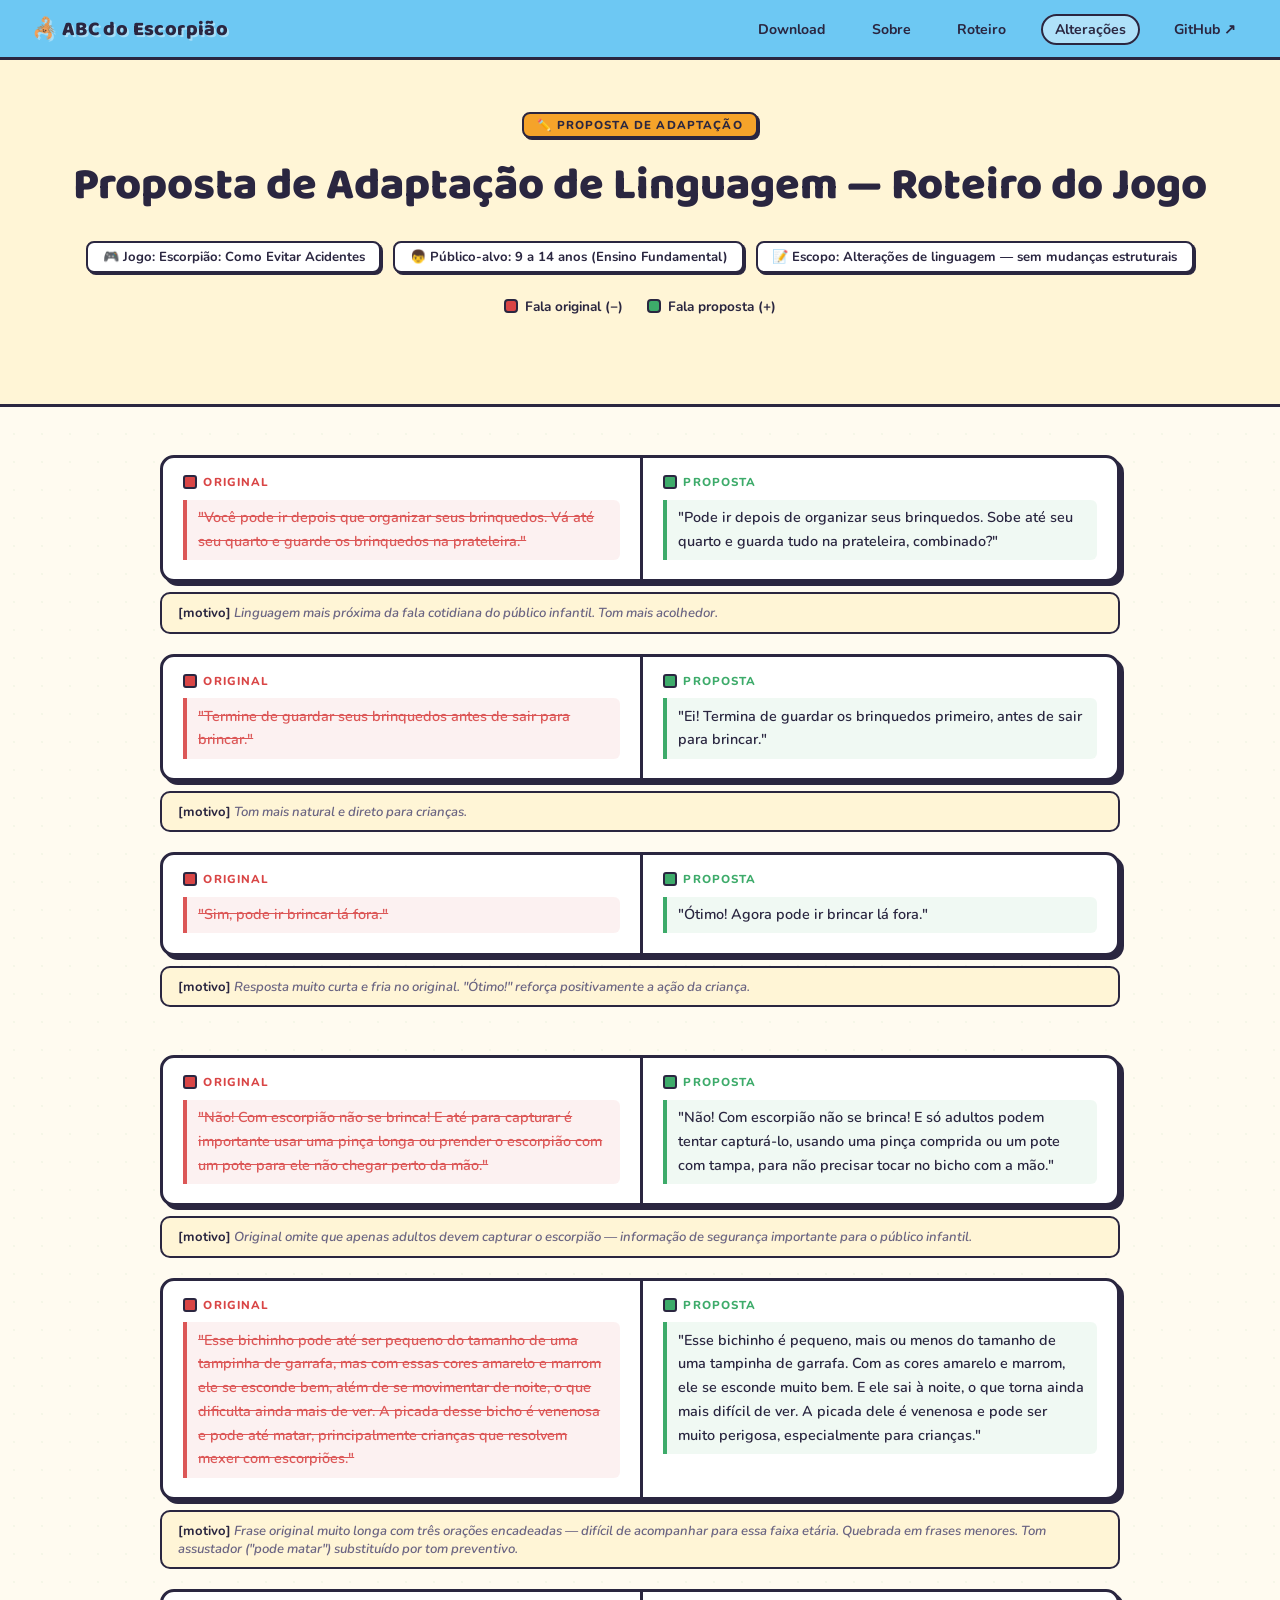
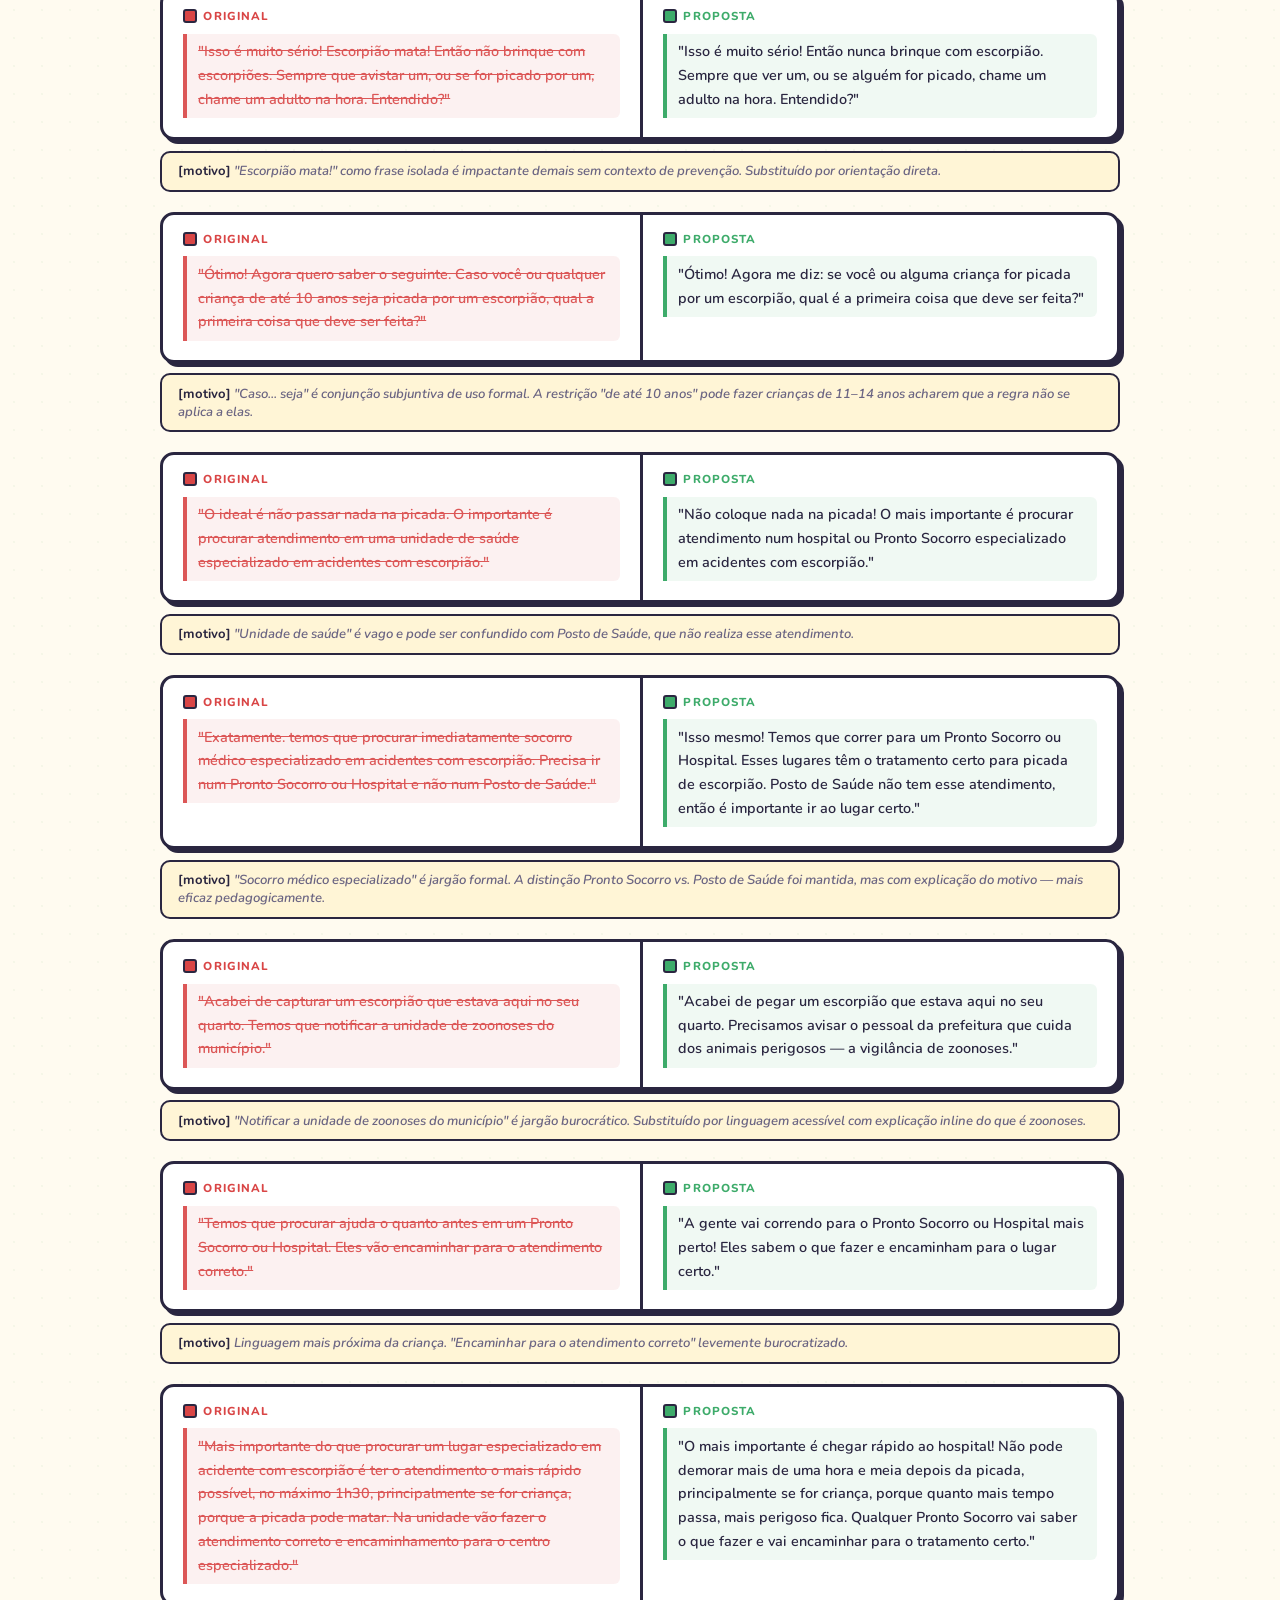
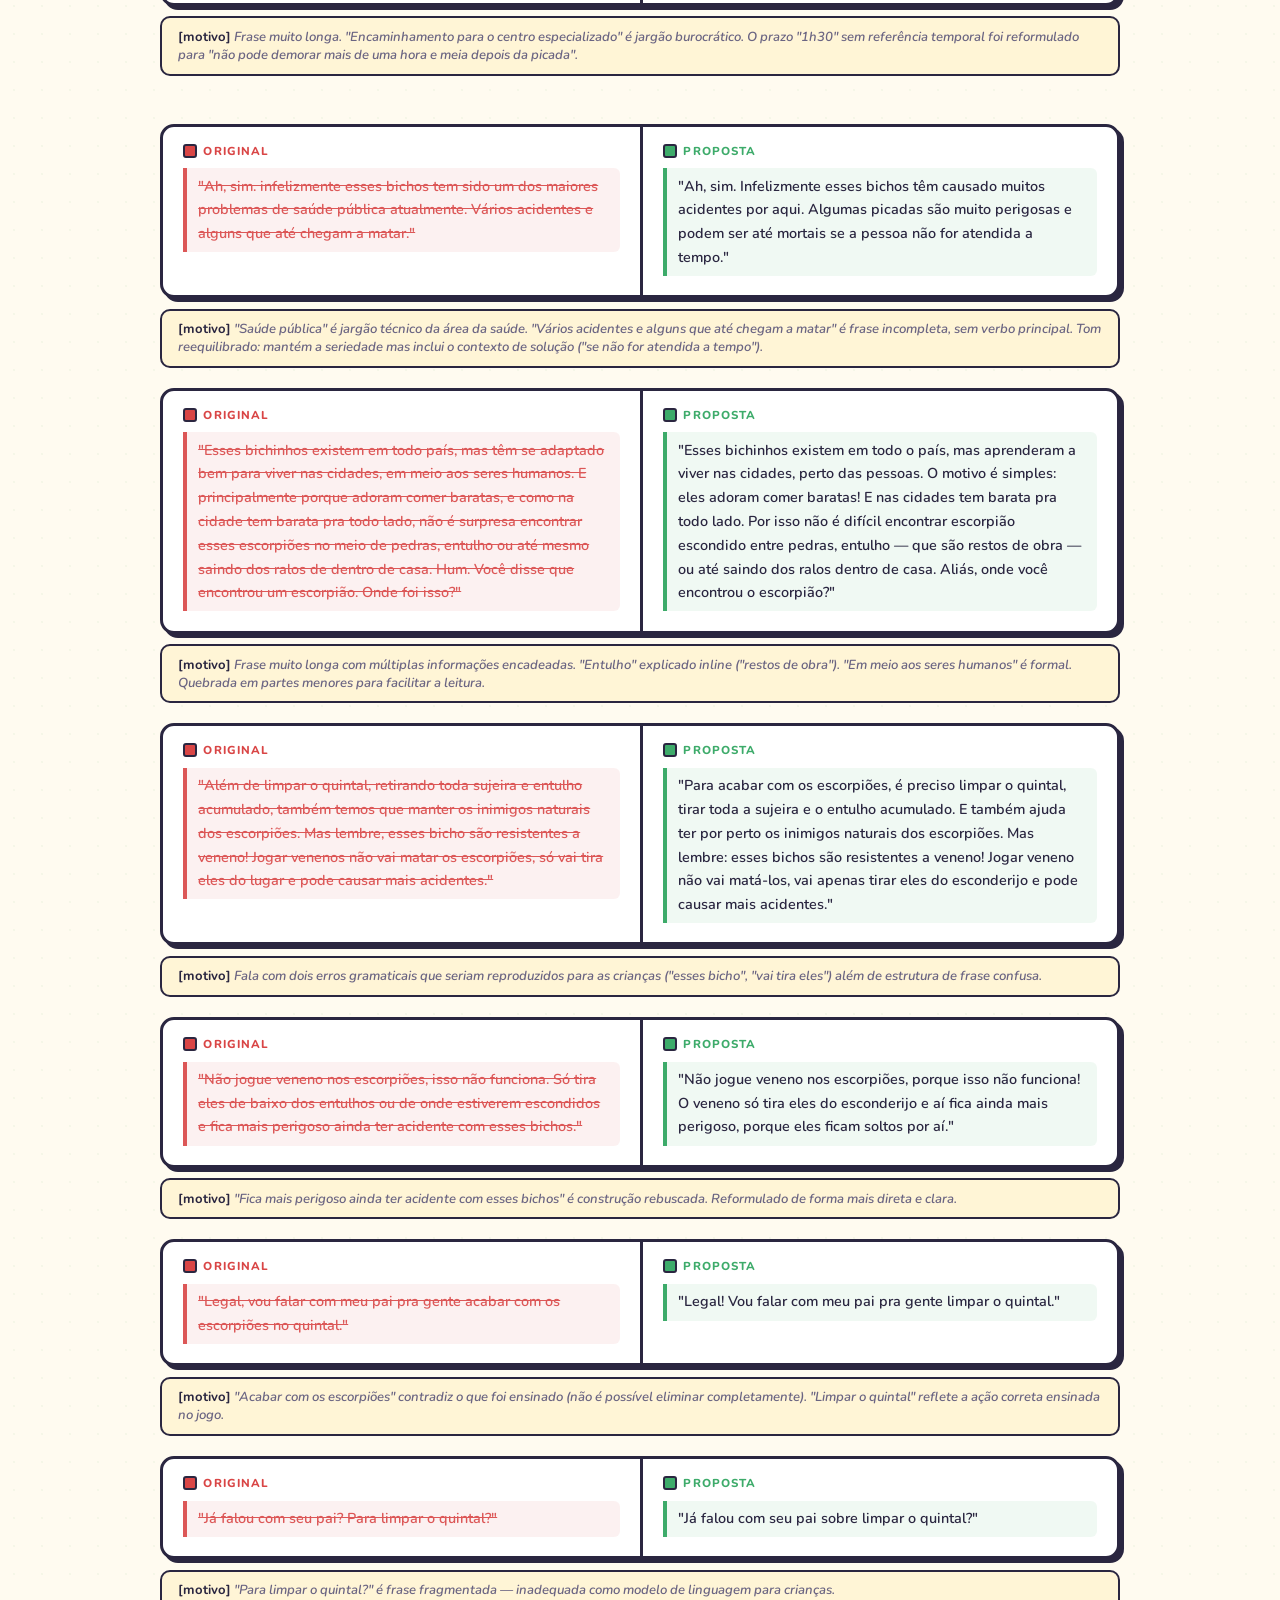
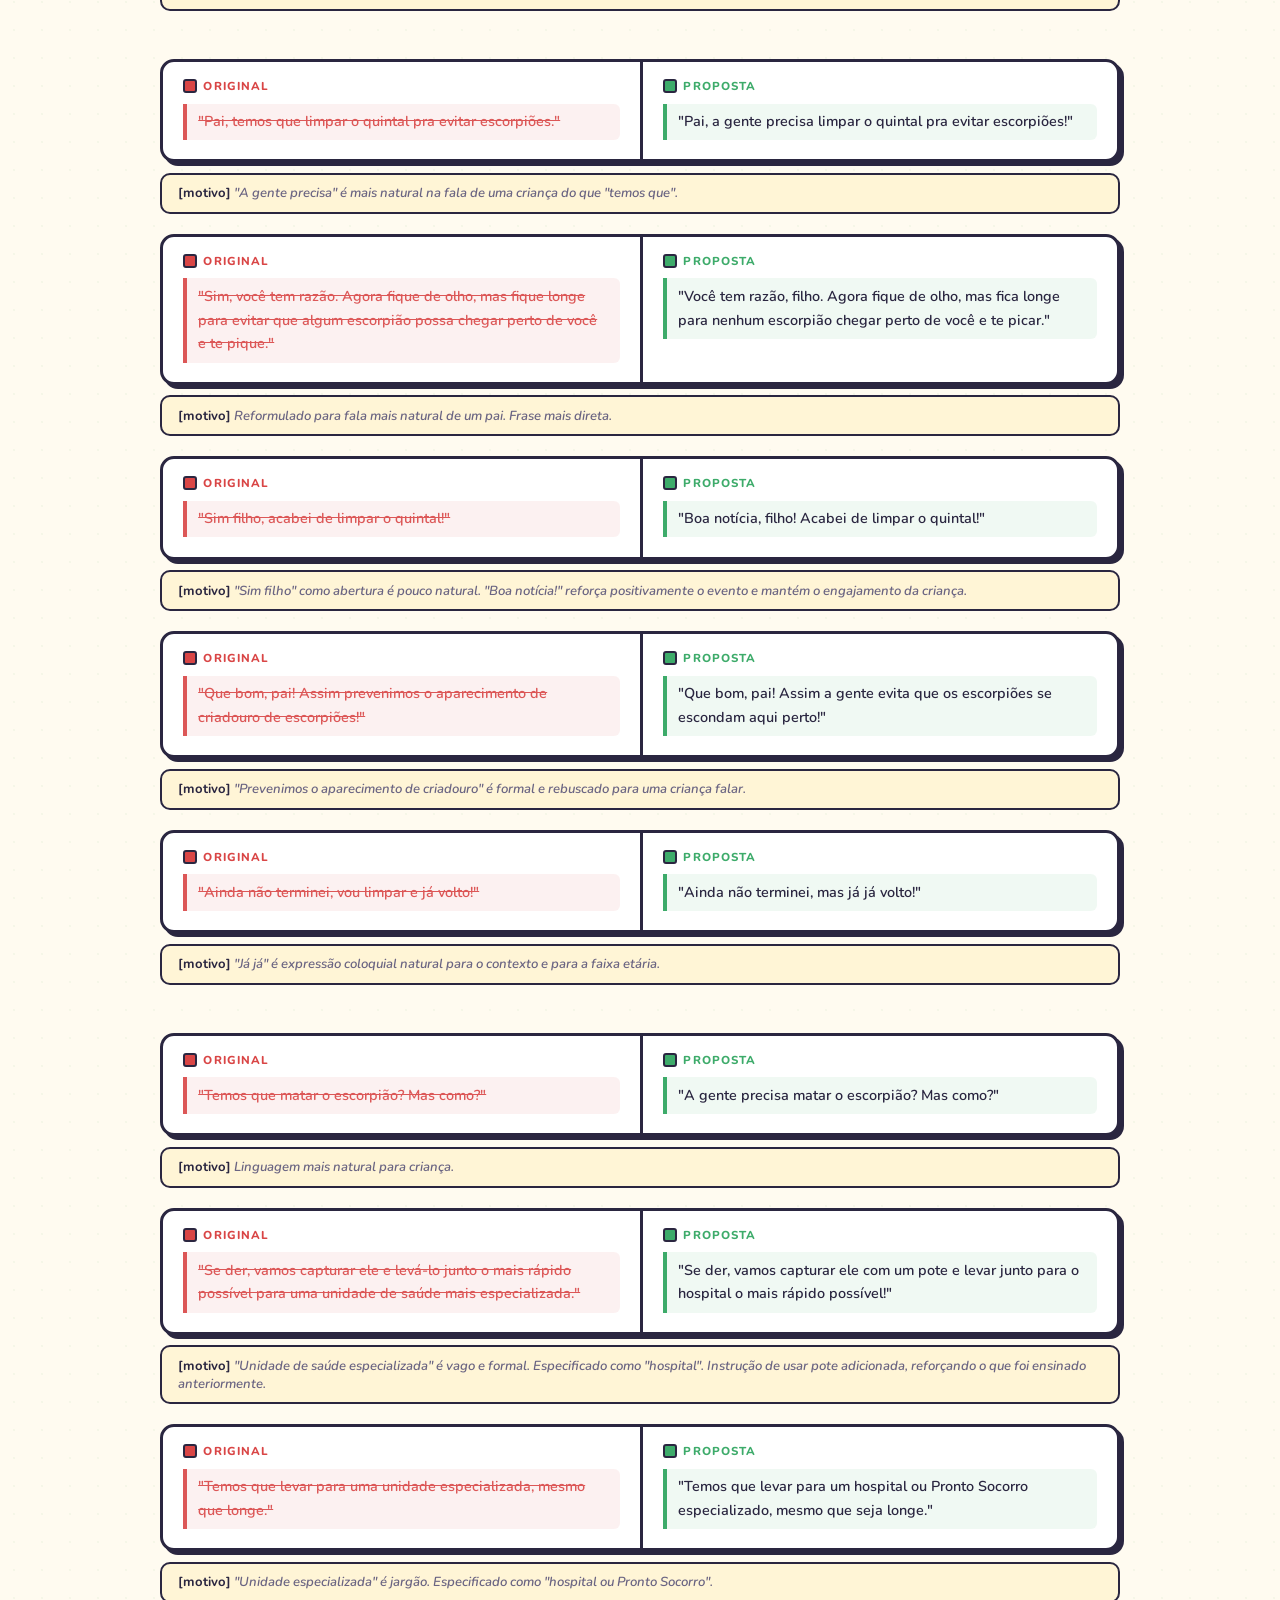
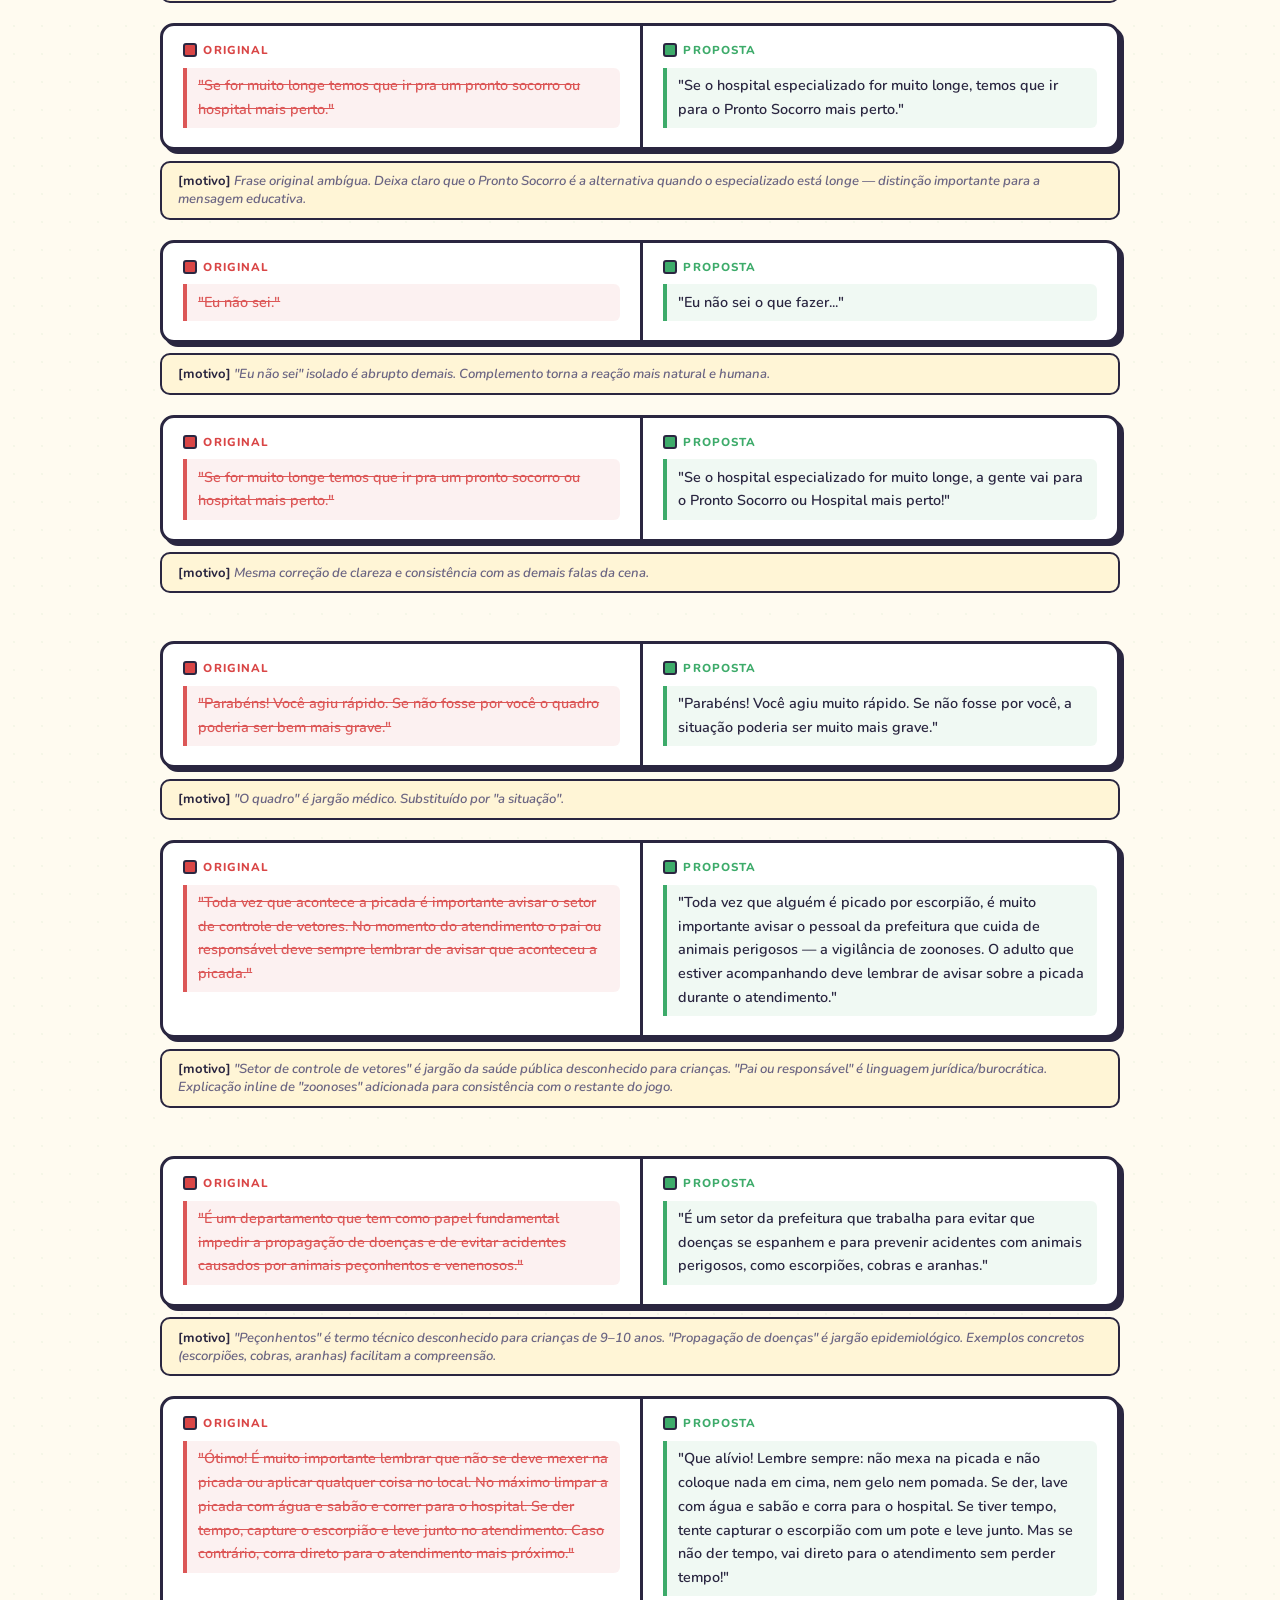
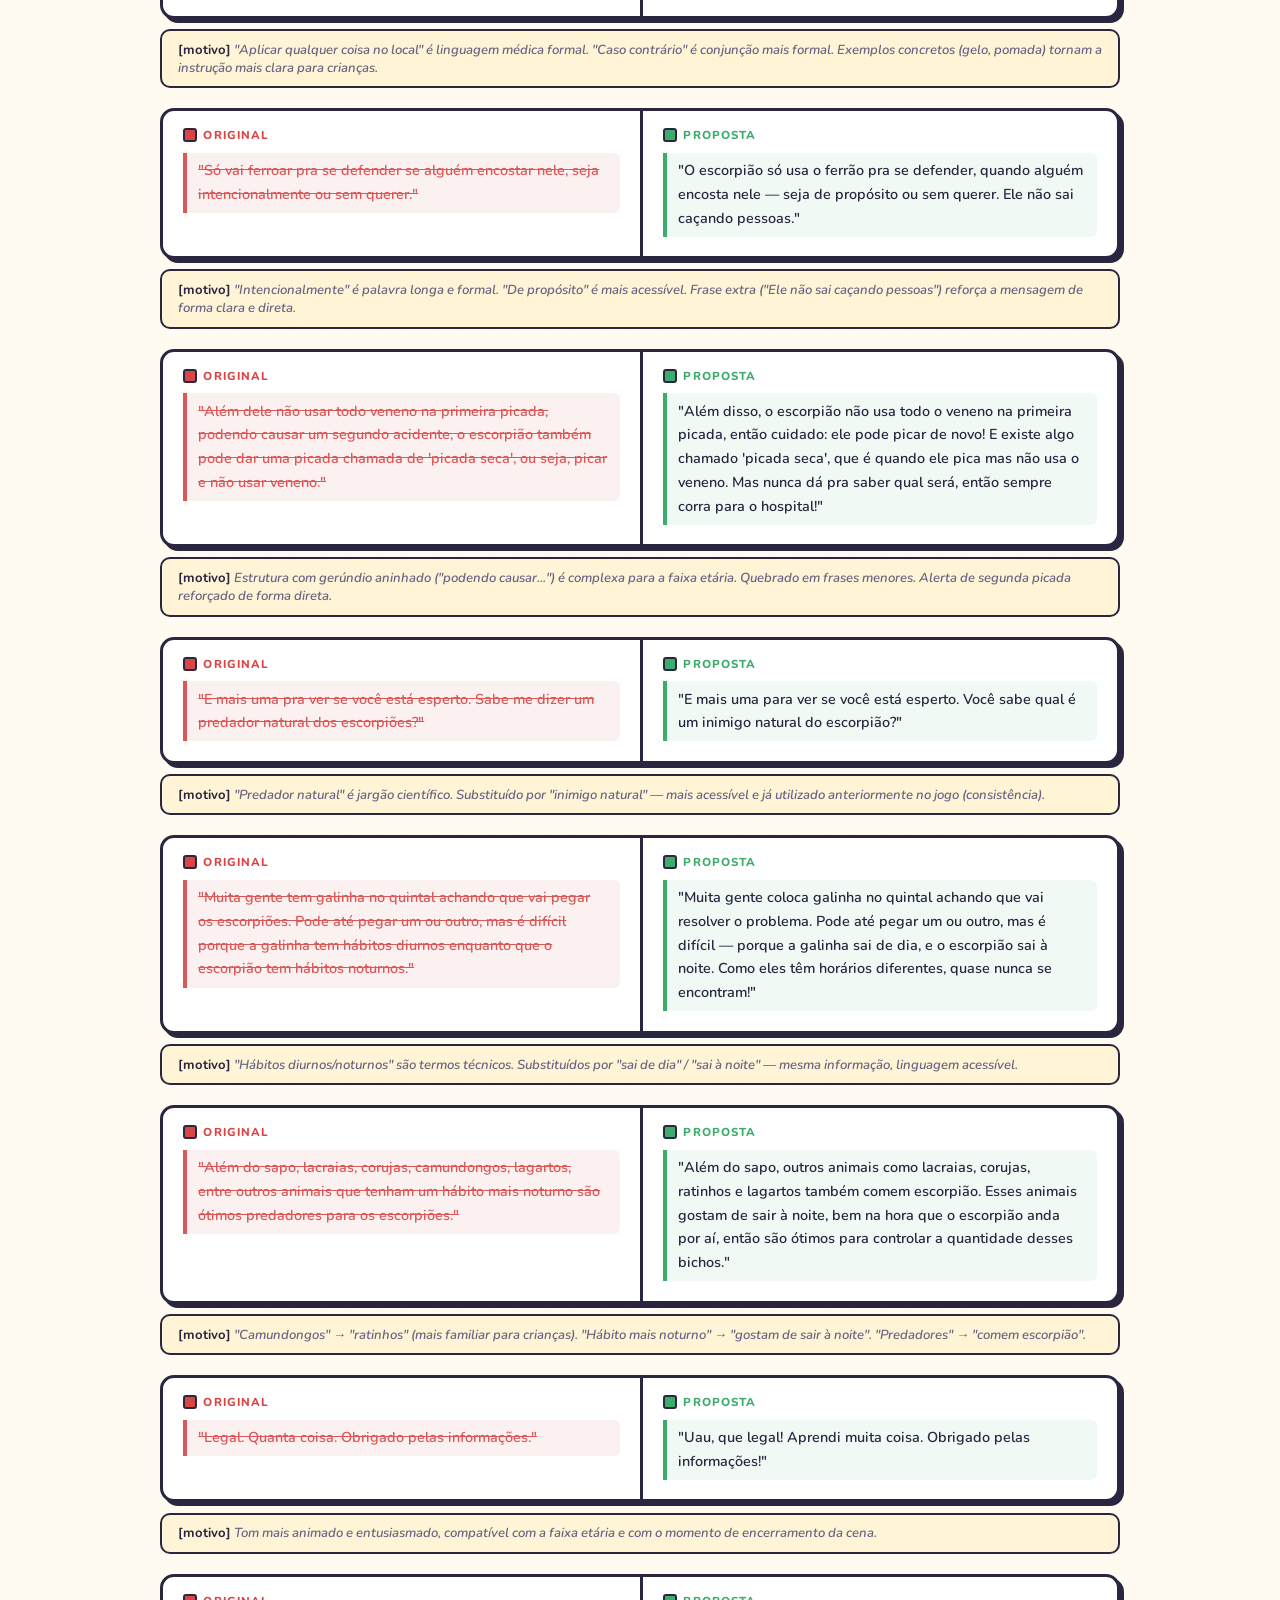
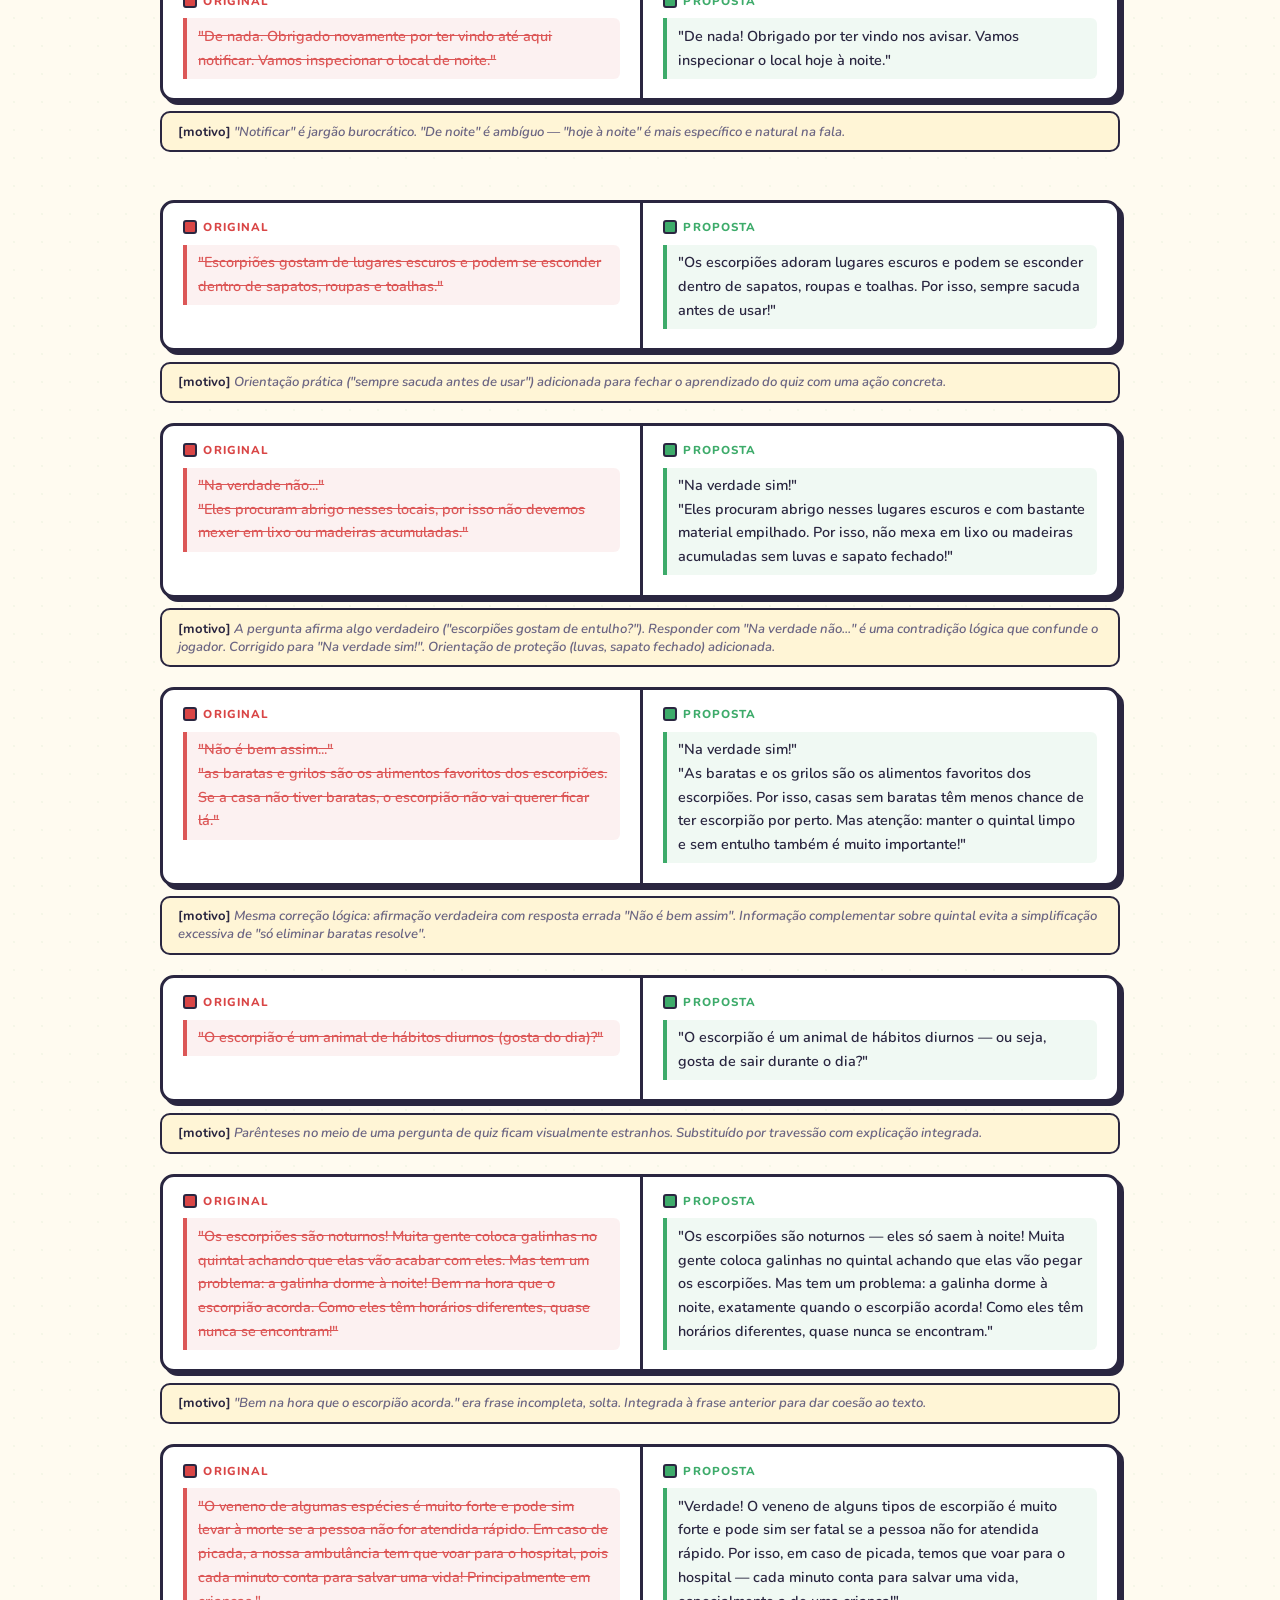
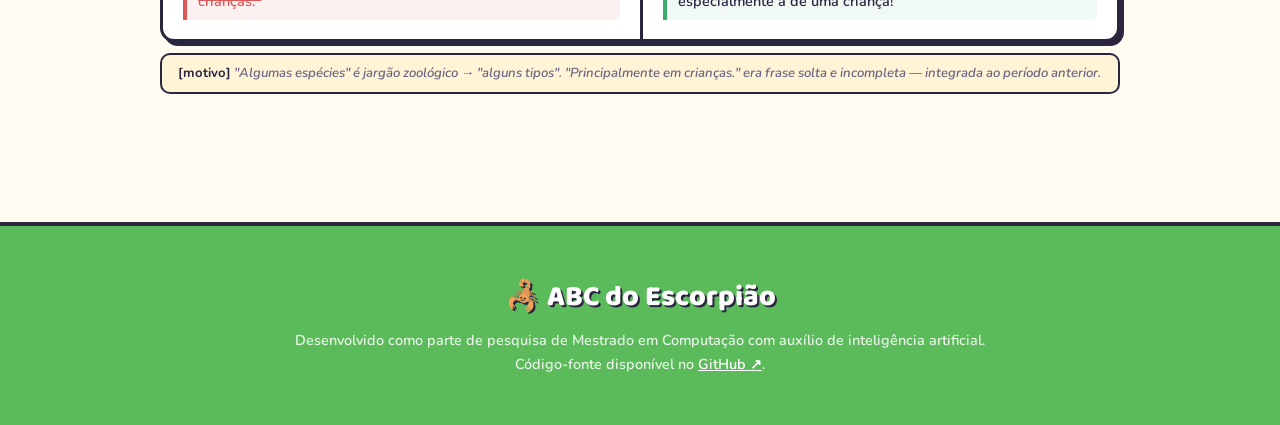
==== commit 457e3e2b: "style: remove resumo, títulos de seção e atualiza footer - Remove seção "Resumo das Alterações" e ta" ====
--- a/diff.html
+++ b/diff.html
@@ -196,7 +196,6 @@
 
     <!-- ── Quest 1 ── -->
     <div class="diff-section">
-      <div class="diff-section-title">Quest 1 — Guardar os Brinquedos</div>
 
       <div class="diff-pair">
         <div class="diff-pair-cols">
@@ -243,7 +242,6 @@
 
     <!-- ── Cena 1 ── -->
     <div class="diff-section">
-      <div class="diff-section-title">Cena 1 — Encontro com o Escorpião</div>
 
       <div class="diff-pair">
         <div class="diff-pair-cols">
@@ -374,7 +372,6 @@
 
     <!-- ── Cena 2 ── -->
     <div class="diff-section">
-      <div class="diff-section-title">Cena 2 — Vizinho Paulo Alerta Sobre Escorpiões</div>
 
       <div class="diff-pair">
         <div class="diff-pair-cols">
@@ -463,7 +460,6 @@
 
     <!-- ── Quest 2 ── -->
     <div class="diff-section">
-      <div class="diff-section-title">Quest 2 — Limpar o Lixo do Quintal</div>
 
       <div class="diff-pair">
         <div class="diff-pair-cols">
@@ -538,7 +534,6 @@
 
     <!-- ── Quest 3 ── -->
     <div class="diff-section">
-      <div class="diff-section-title">Quest 3 — Acontece a Picada</div>
 
       <div class="diff-pair">
         <div class="diff-pair-cols">
@@ -627,7 +622,6 @@
 
     <!-- ── Cena 3 ── -->
     <div class="diff-section">
-      <div class="diff-section-title">Cena 3 — Atendente do Hospital</div>
 
       <div class="diff-pair">
         <div class="diff-pair-cols">
@@ -660,7 +654,6 @@
 
     <!-- ── Cena 4 ── -->
     <div class="diff-section">
-      <div class="diff-section-title">Cena 4 — Agente de Zoonoses</div>
 
       <div class="diff-pair">
         <div class="diff-pair-cols">
@@ -791,7 +784,6 @@
 
     <!-- ── Quiz na Ambulância ── -->
     <div class="diff-section">
-      <div class="diff-section-title">Quiz na Ambulância</div>
 
       <div class="diff-pair">
         <div class="diff-pair-cols">
@@ -878,49 +870,6 @@
       </div>
     </div>
 
-    <!-- ── Resumo ── -->
-    <div class="diff-summary">
-      <h2>📊 Resumo das Alterações</h2>
-
-      <table class="diff-table">
-        <thead>
-          <tr>
-            <th>Cena</th>
-            <th>Falas alteradas</th>
-          </tr>
-        </thead>
-        <tbody>
-          <tr><td>Quest 1 — Guardar Brinquedos</td><td>3</td></tr>
-          <tr><td>Cena 1 — Encontro com o Escorpião</td><td>8</td></tr>
-          <tr><td>Cena 2 — Vizinho Paulo</td><td>6</td></tr>
-          <tr><td>Quest 2 — Limpar o Quintal</td><td>5</td></tr>
-          <tr><td>Quest 3 — A Picada</td><td>6</td></tr>
-          <tr><td>Cena 3 — Atendente do Hospital</td><td>2</td></tr>
-          <tr><td>Cena 4 — Agente de Zoonoses</td><td>9</td></tr>
-          <tr><td>Quiz na Ambulância</td><td>6</td></tr>
-          <tr><td><strong>Total</strong></td><td><strong>45</strong></td></tr>
-        </tbody>
-      </table>
-
-      <table class="diff-table diff-table2">
-        <thead>
-          <tr>
-            <th>Tipo de alteração</th>
-            <th>Ocorrências</th>
-          </tr>
-        </thead>
-        <tbody>
-          <tr><td>Simplificação de jargão técnico/médico/burocrático</td><td>14</td></tr>
-          <tr><td>Adequação do tom para público infantil</td><td>7</td></tr>
-          <tr><td>Quebra de frases longas e complexas</td><td>8</td></tr>
-          <tr><td>Correção de contradição lógica no texto</td><td>3</td></tr>
-          <tr><td>Adição de orientação prática ausente</td><td>4</td></tr>
-          <tr><td>Correção de erro gramatical com impacto pedagógico*</td><td>3</td></tr>
-        </tbody>
-      </table>
-
-      <p class="diff-footnote">*Incluídas apenas as correções onde o erro gramatical seria reproduzido diretamente para as crianças (ex.: "esses bicho", "vai tira eles").</p>
-    </div>
 
   </div>
 </div>
@@ -929,7 +878,7 @@
 <footer>
   <div class="footer-brand">🦂 ABC do Escorpião</div>
   <p>
-    Desenvolvido como parte de pesquisa de Mestrado em Computação.<br/>
+    Desenvolvido como parte de pesquisa de Mestrado em Computação com auxílio de inteligência artificial.<br/>
     Código-fonte disponível no
     <a href="https://github.com/juniormaniusis/abc_escorpiao" target="_blank">GitHub ↗</a>.
   </p>
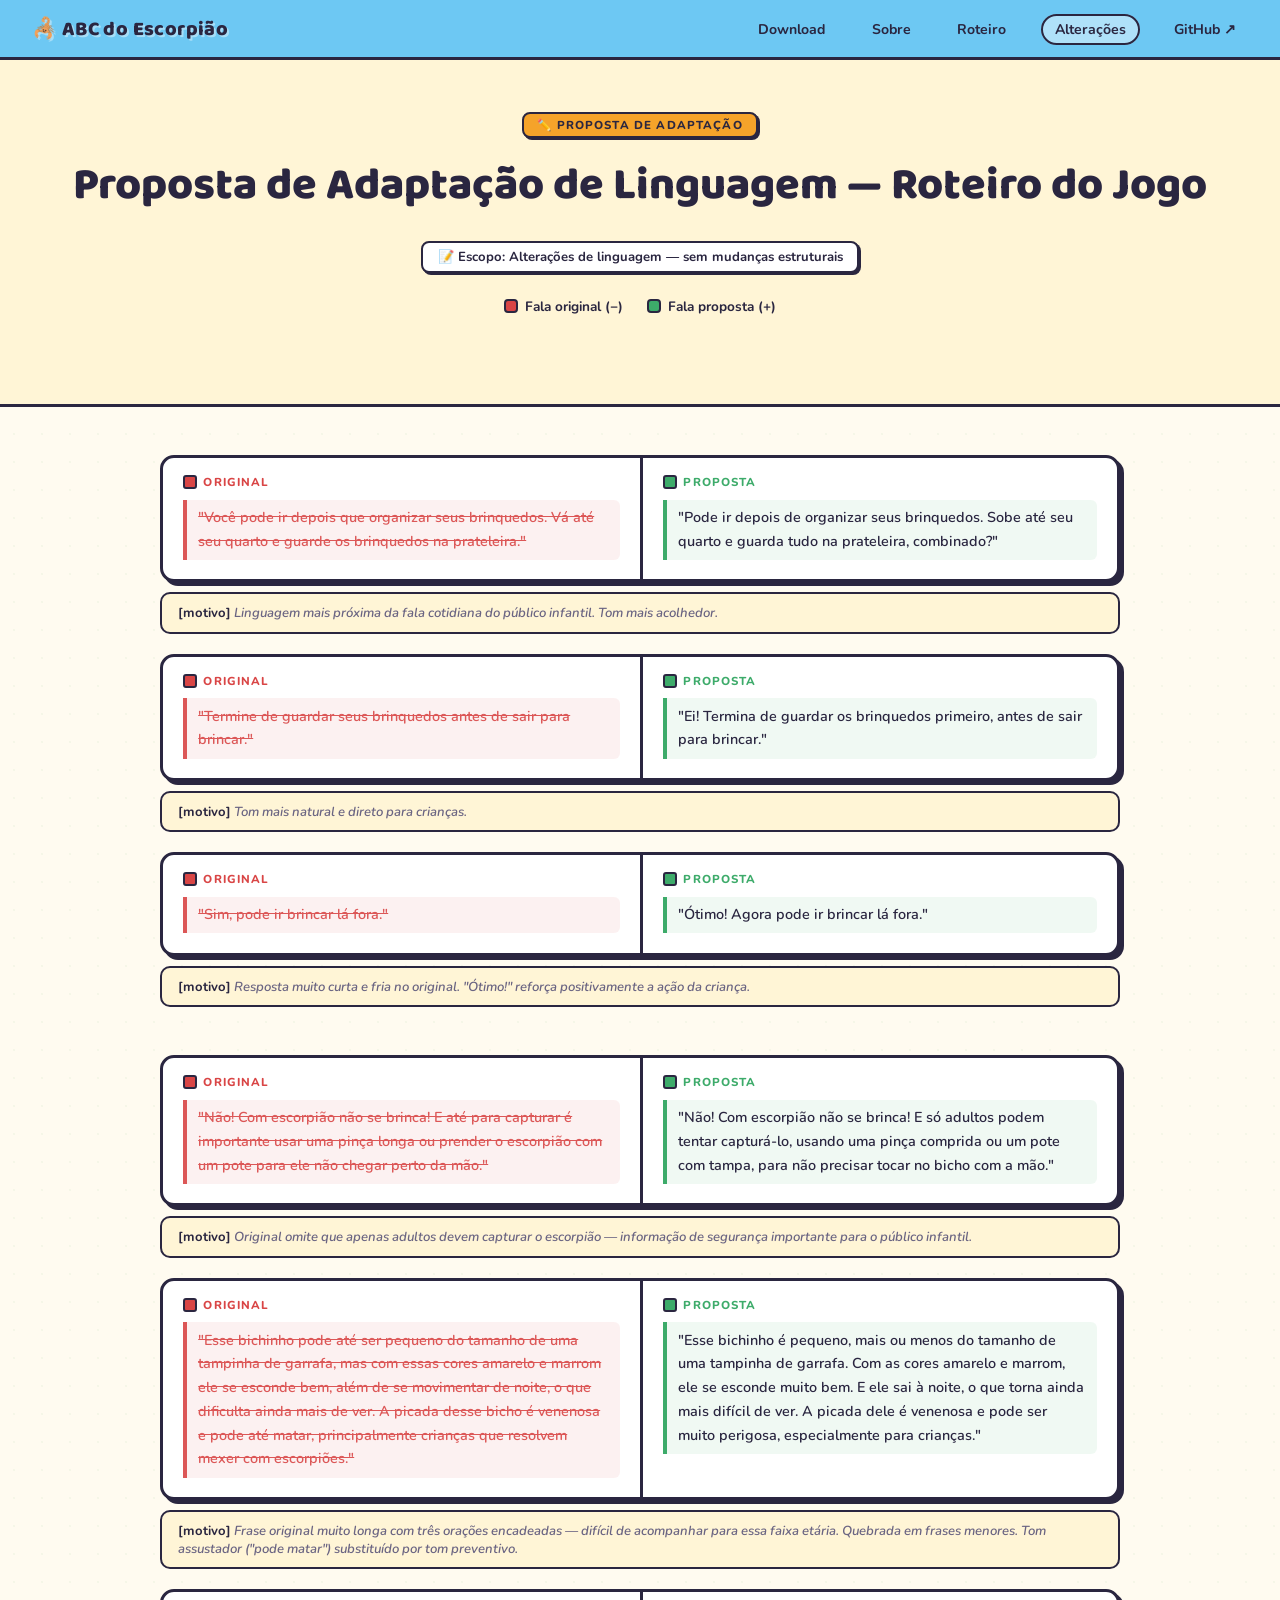
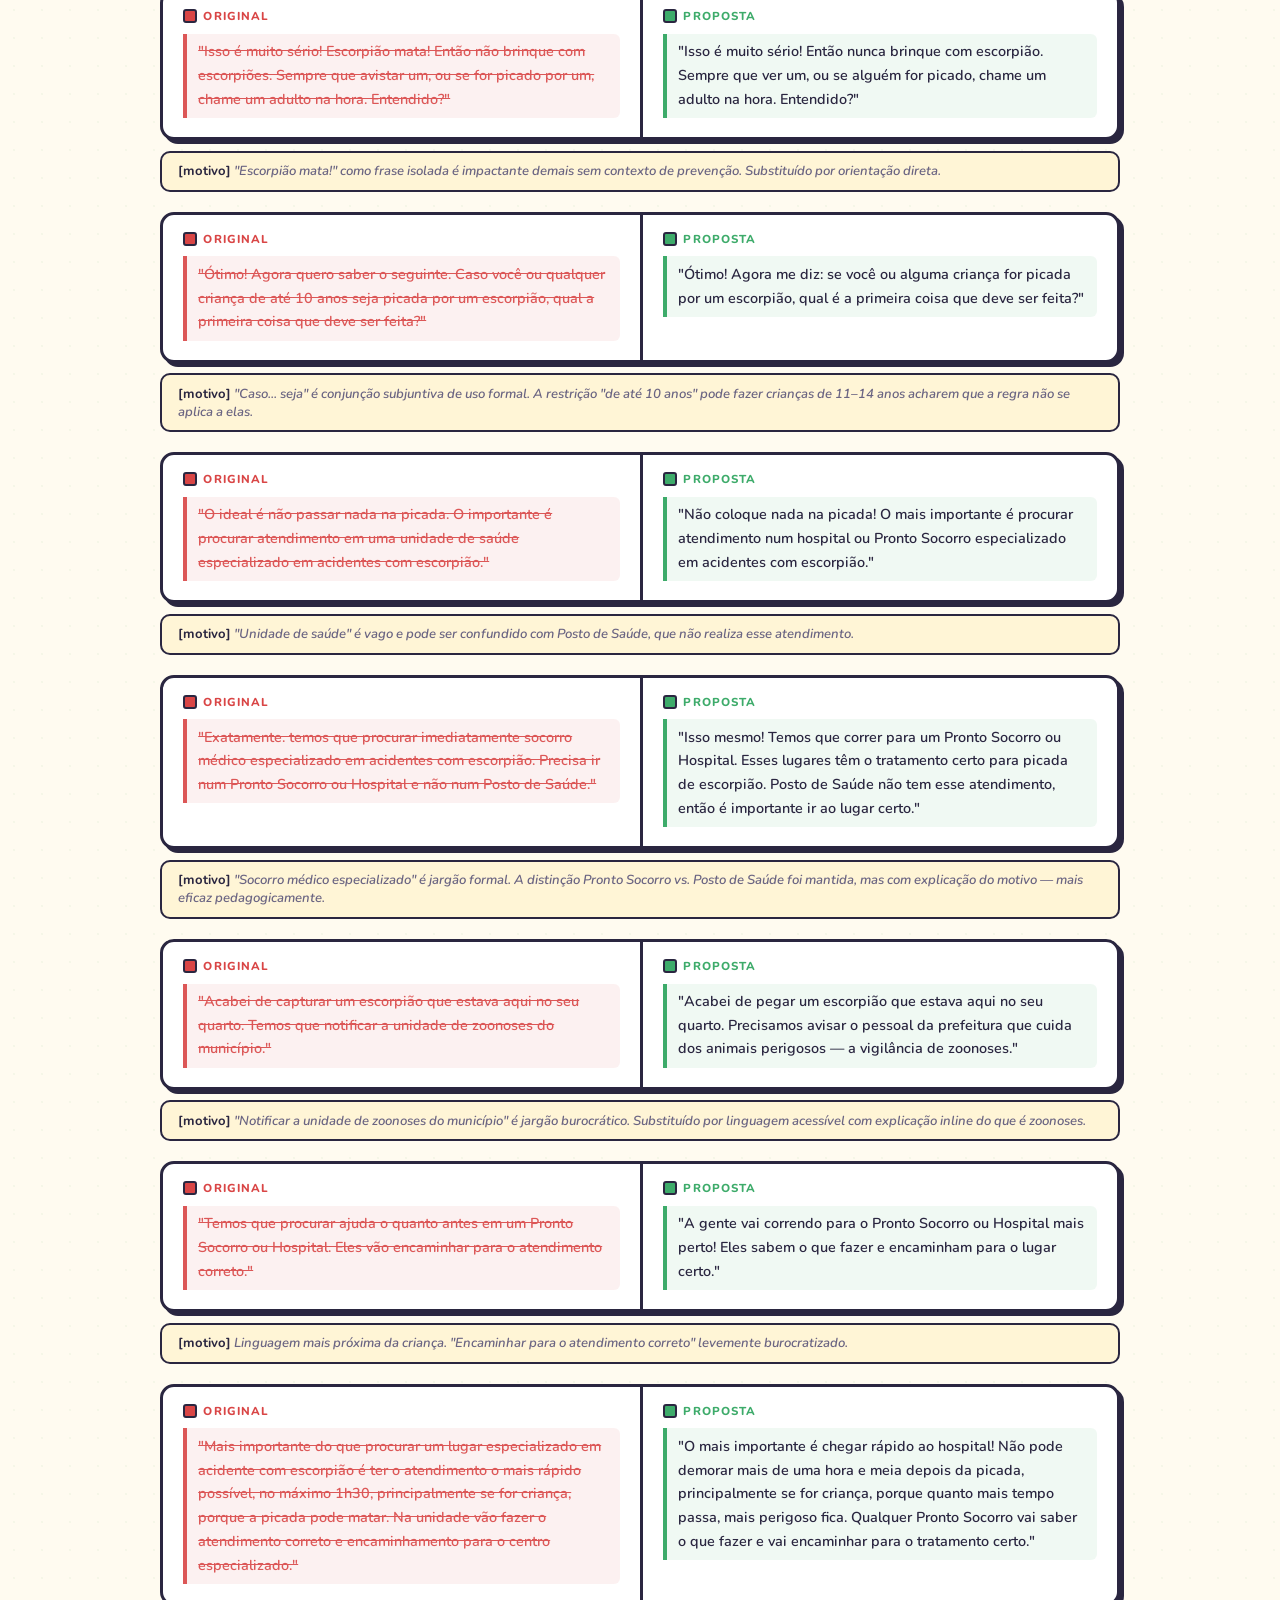
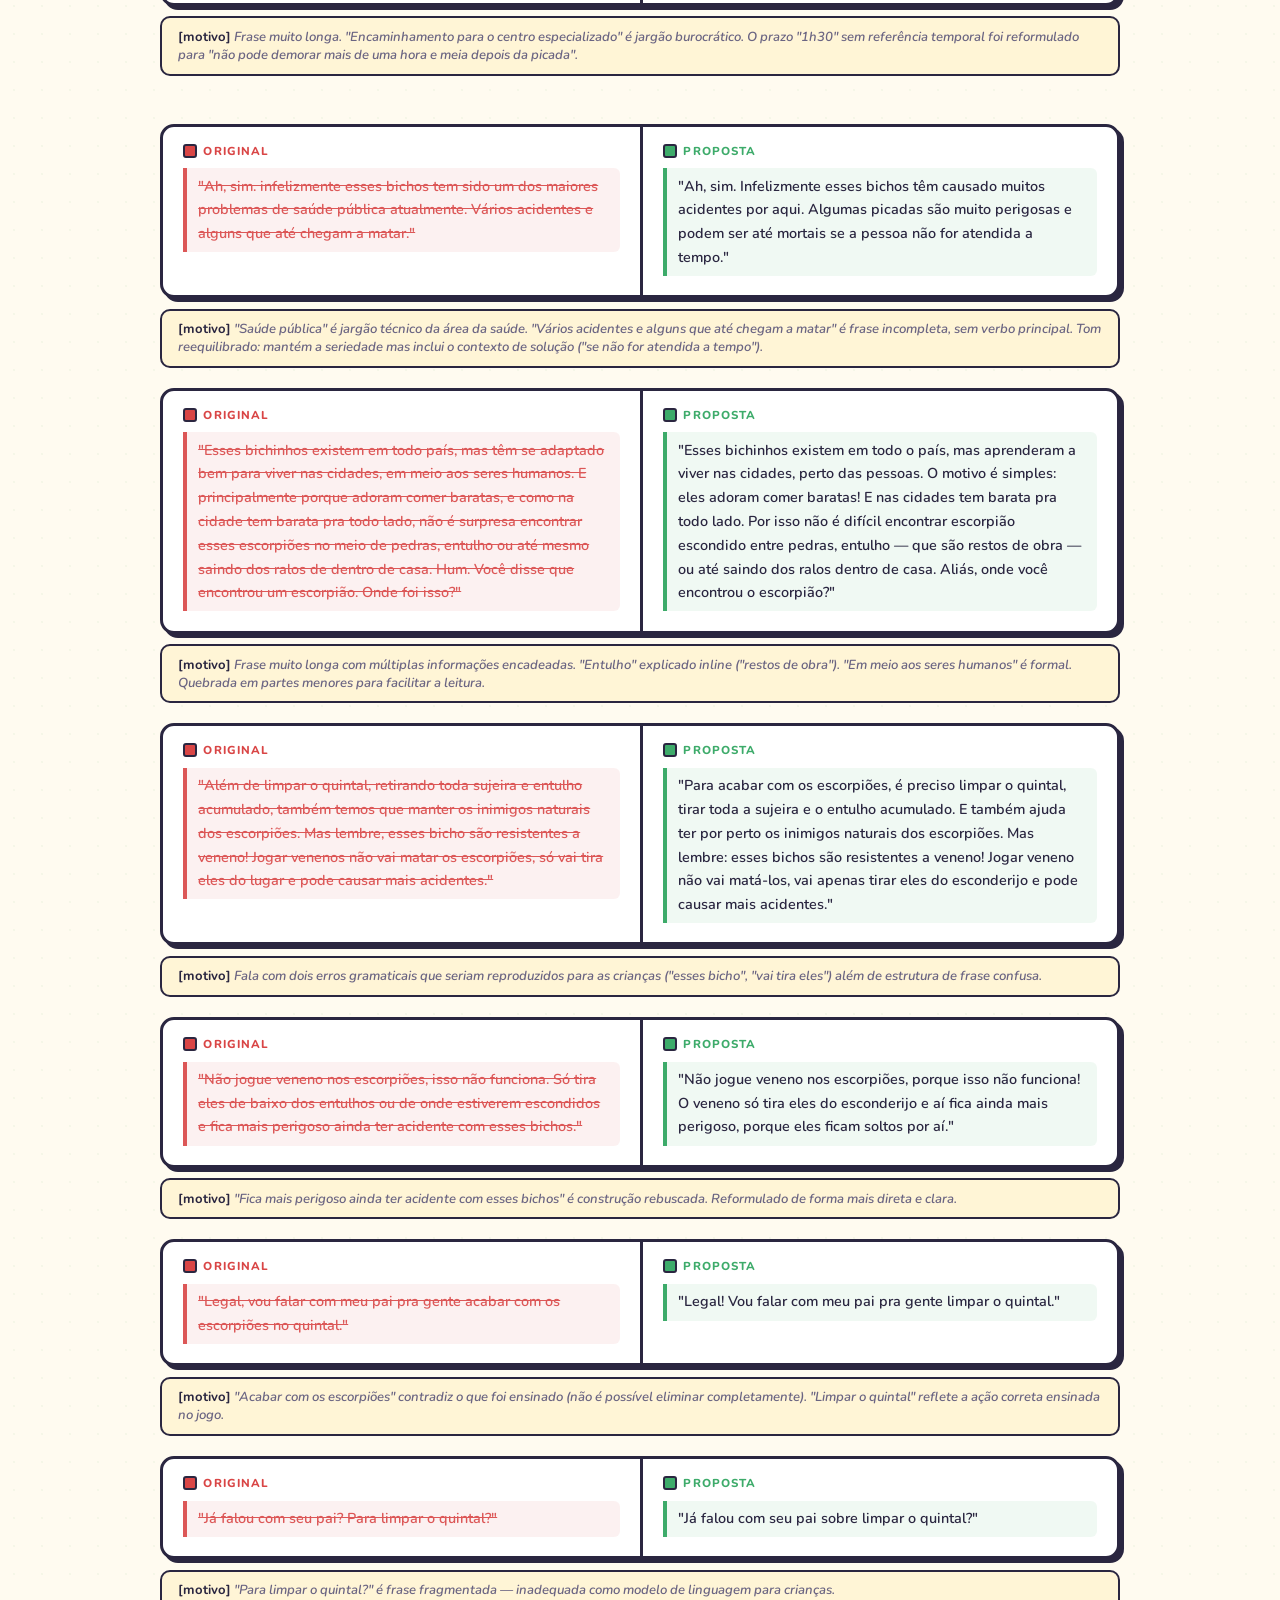
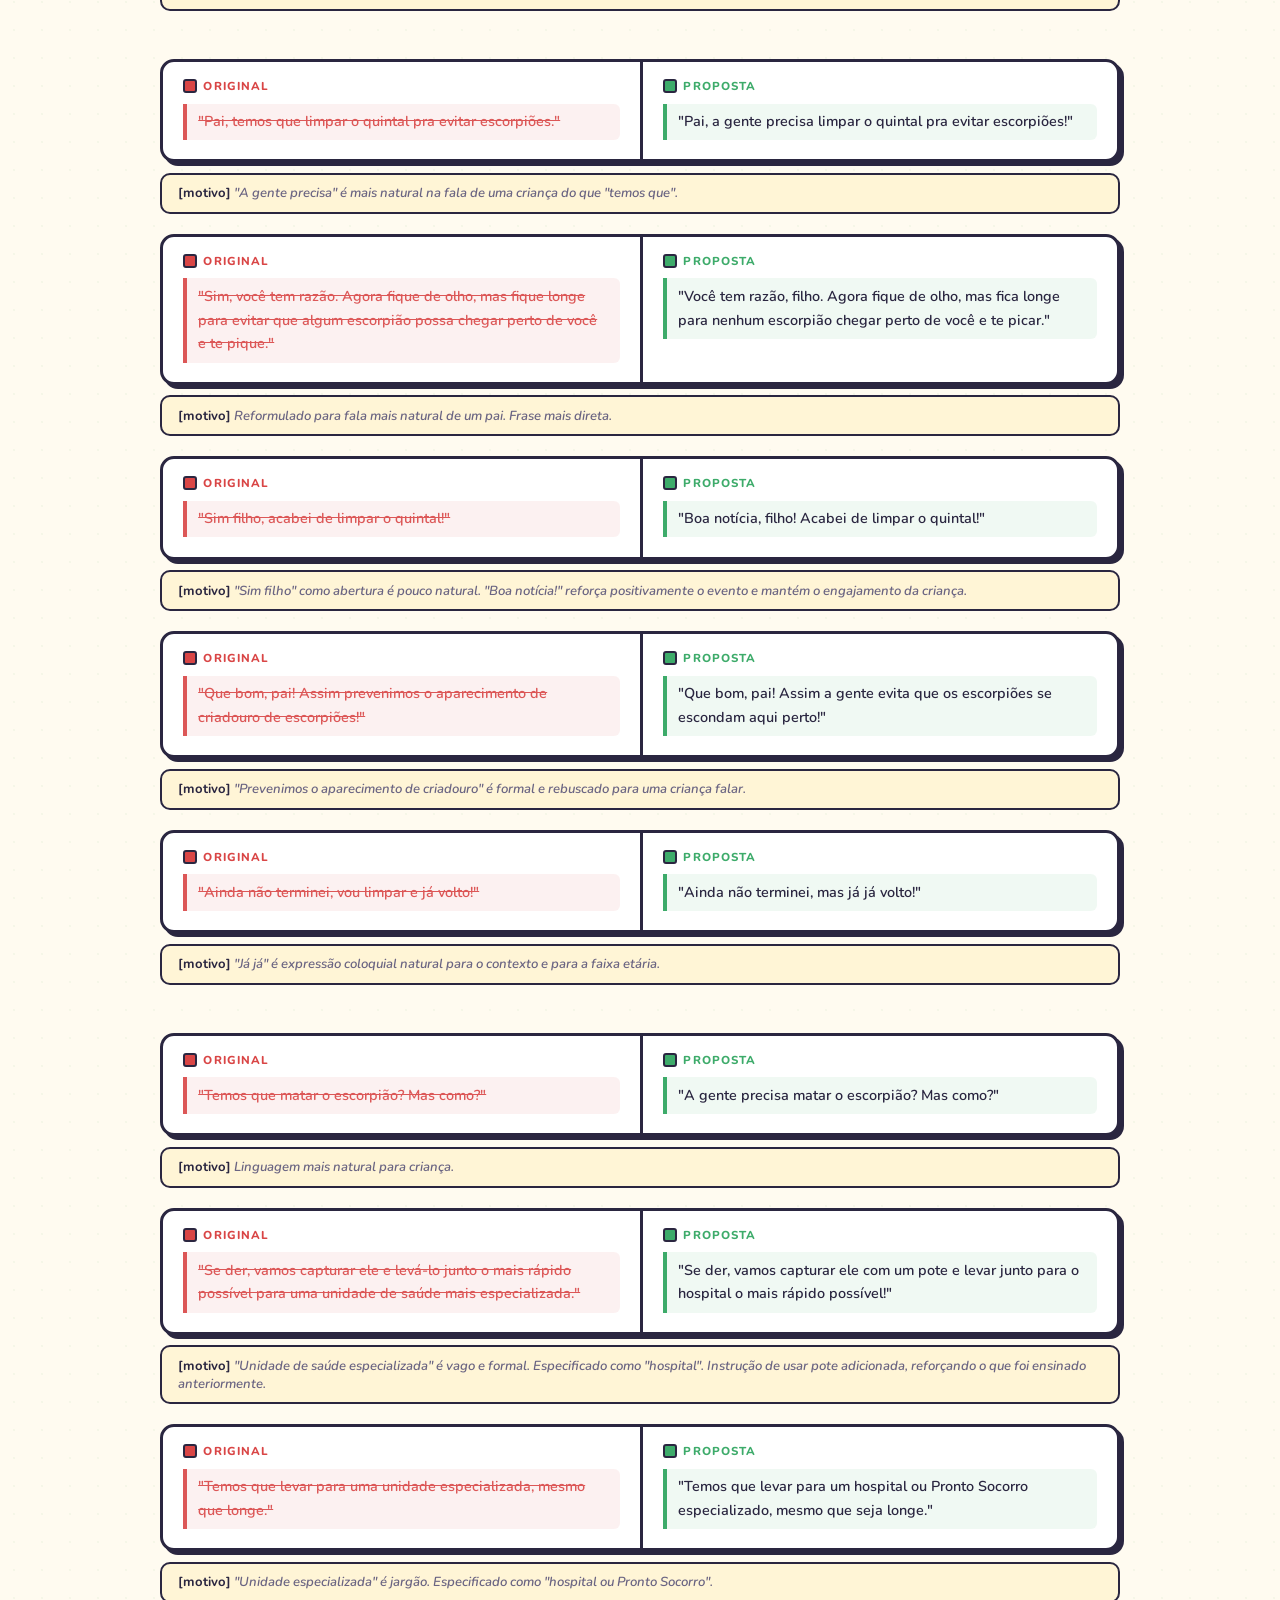
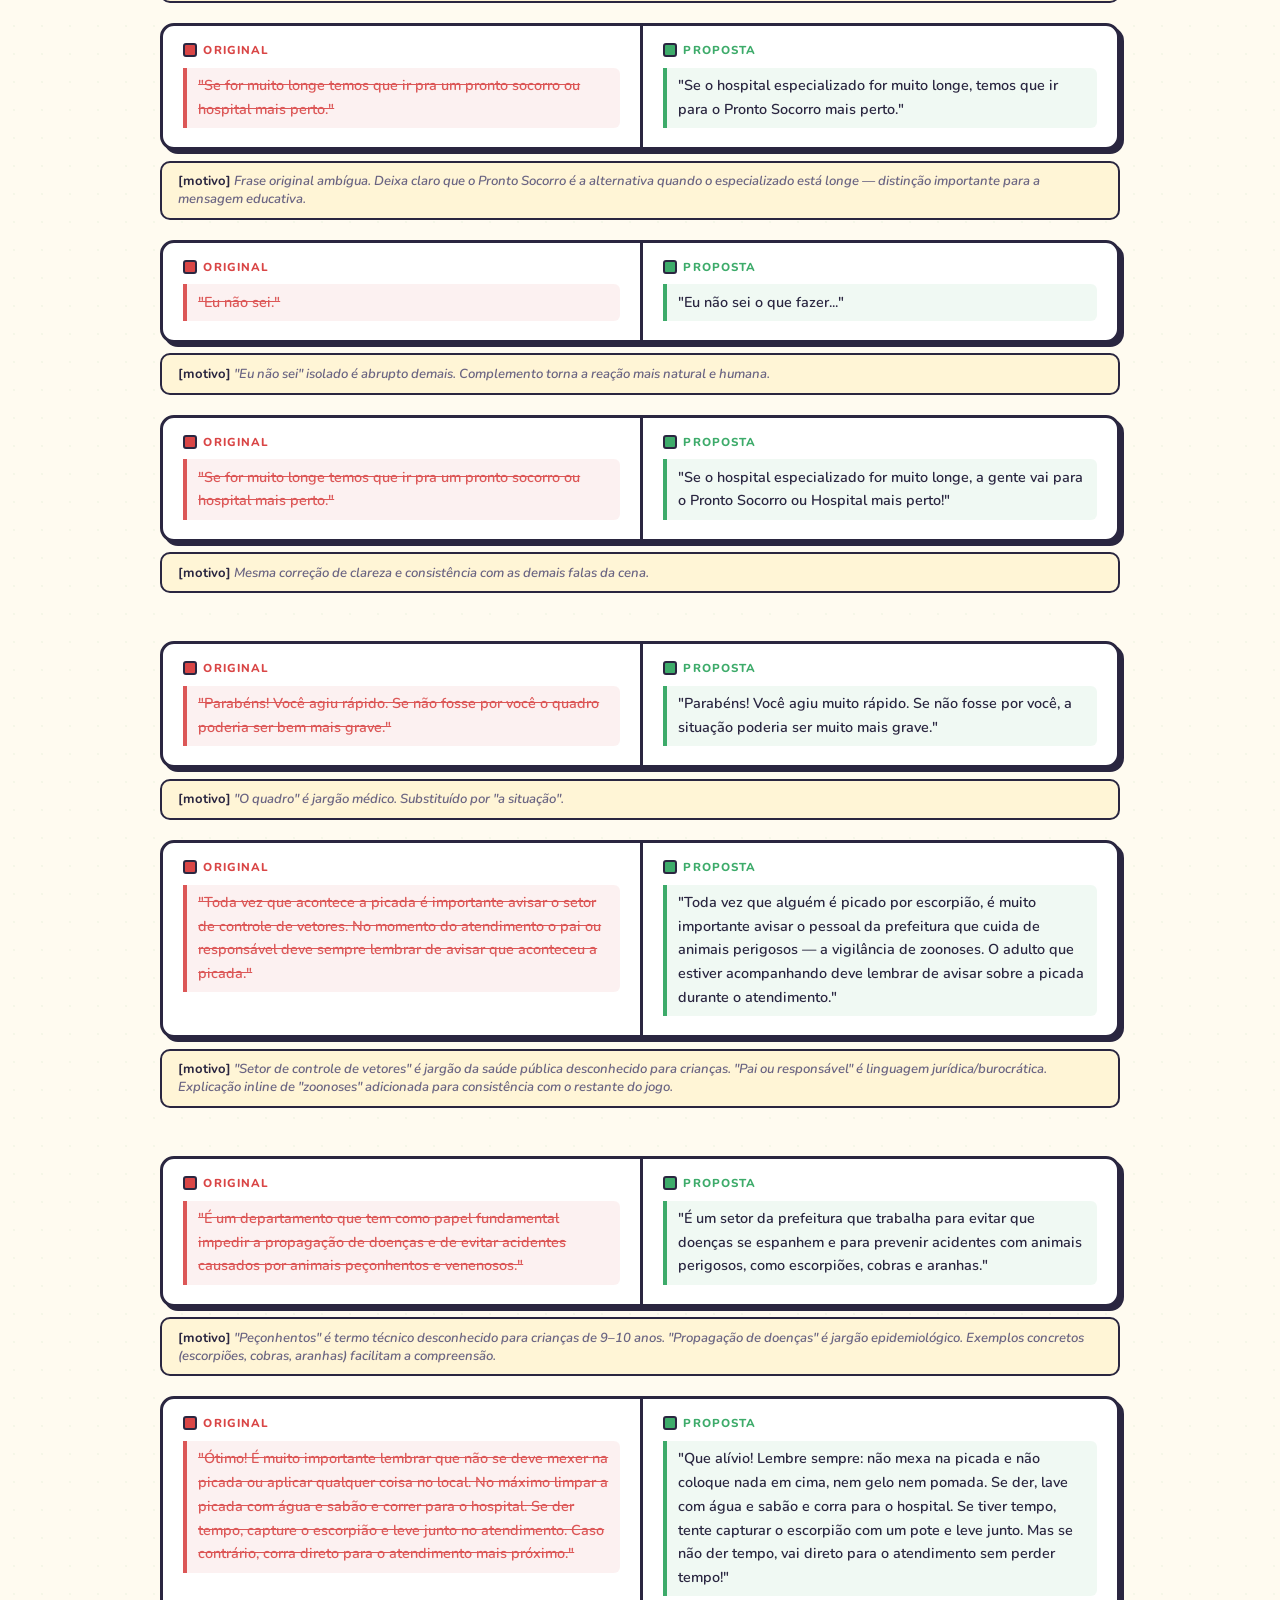
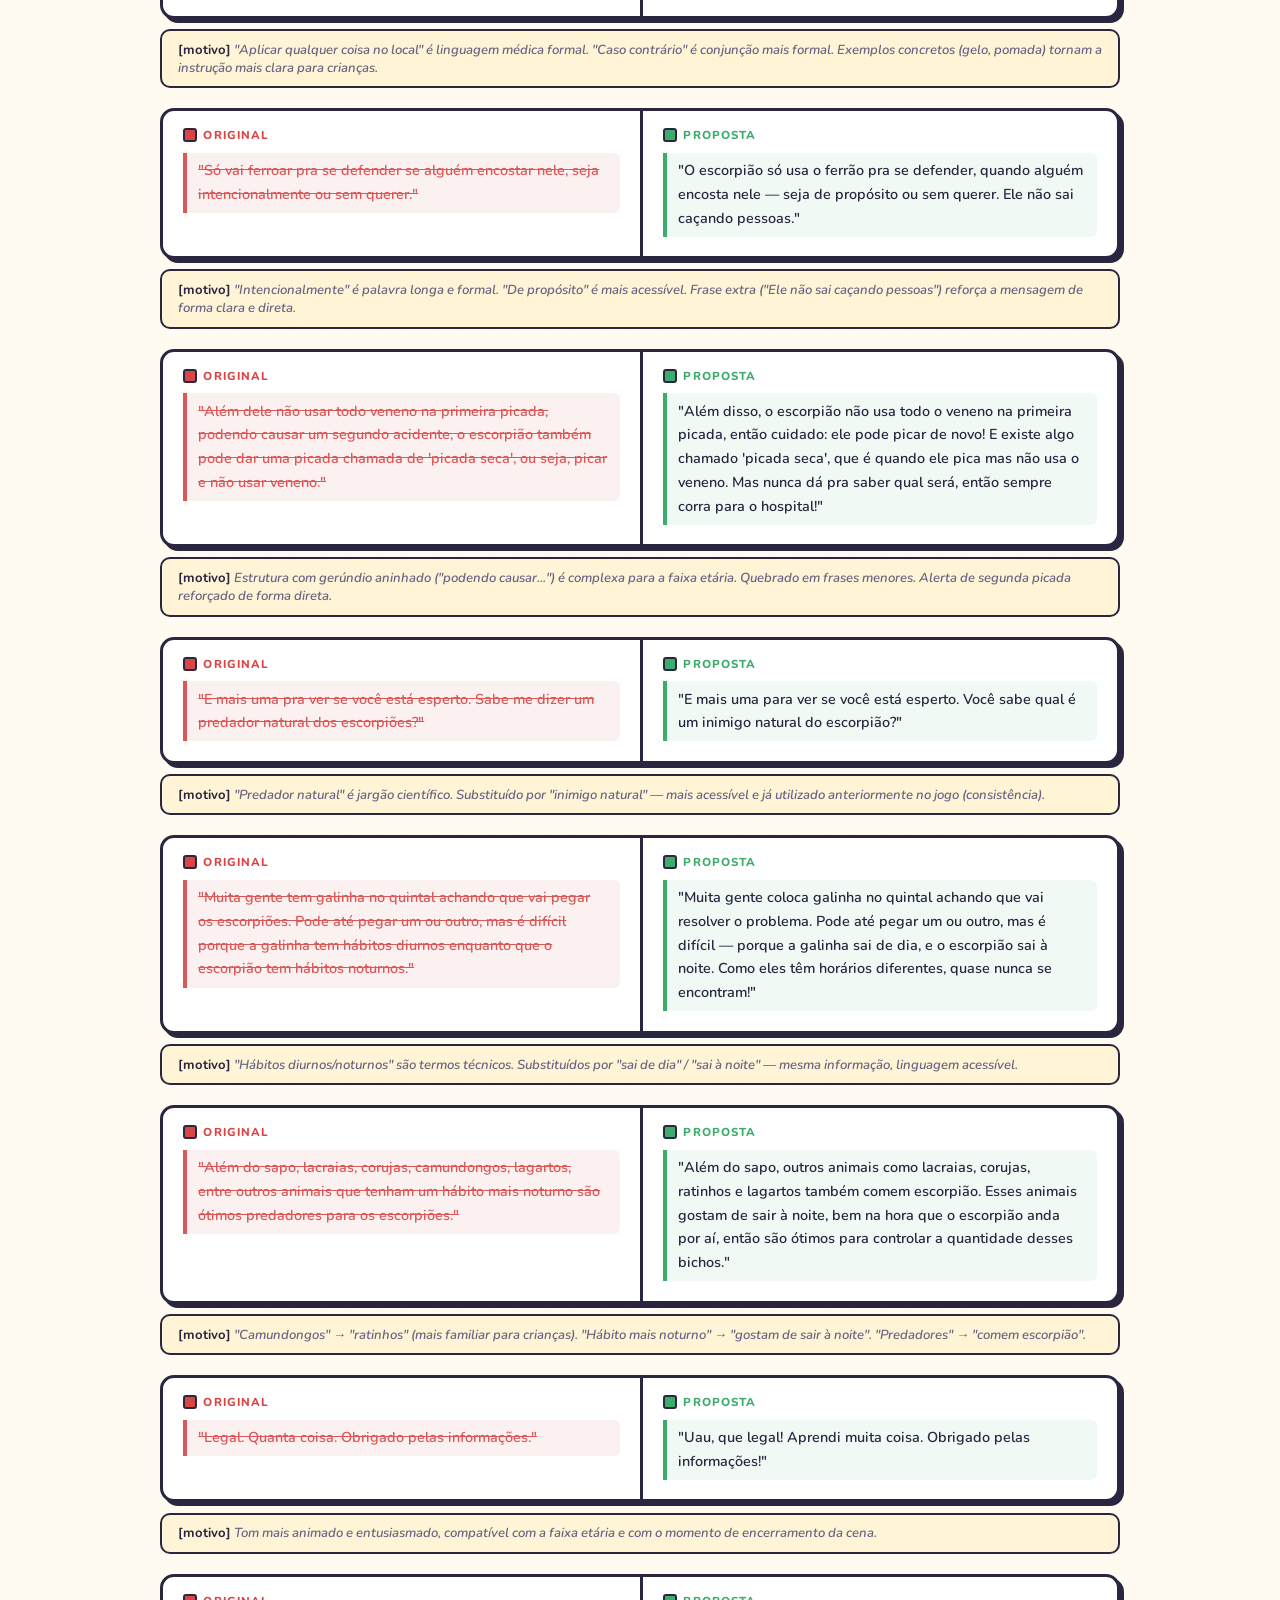
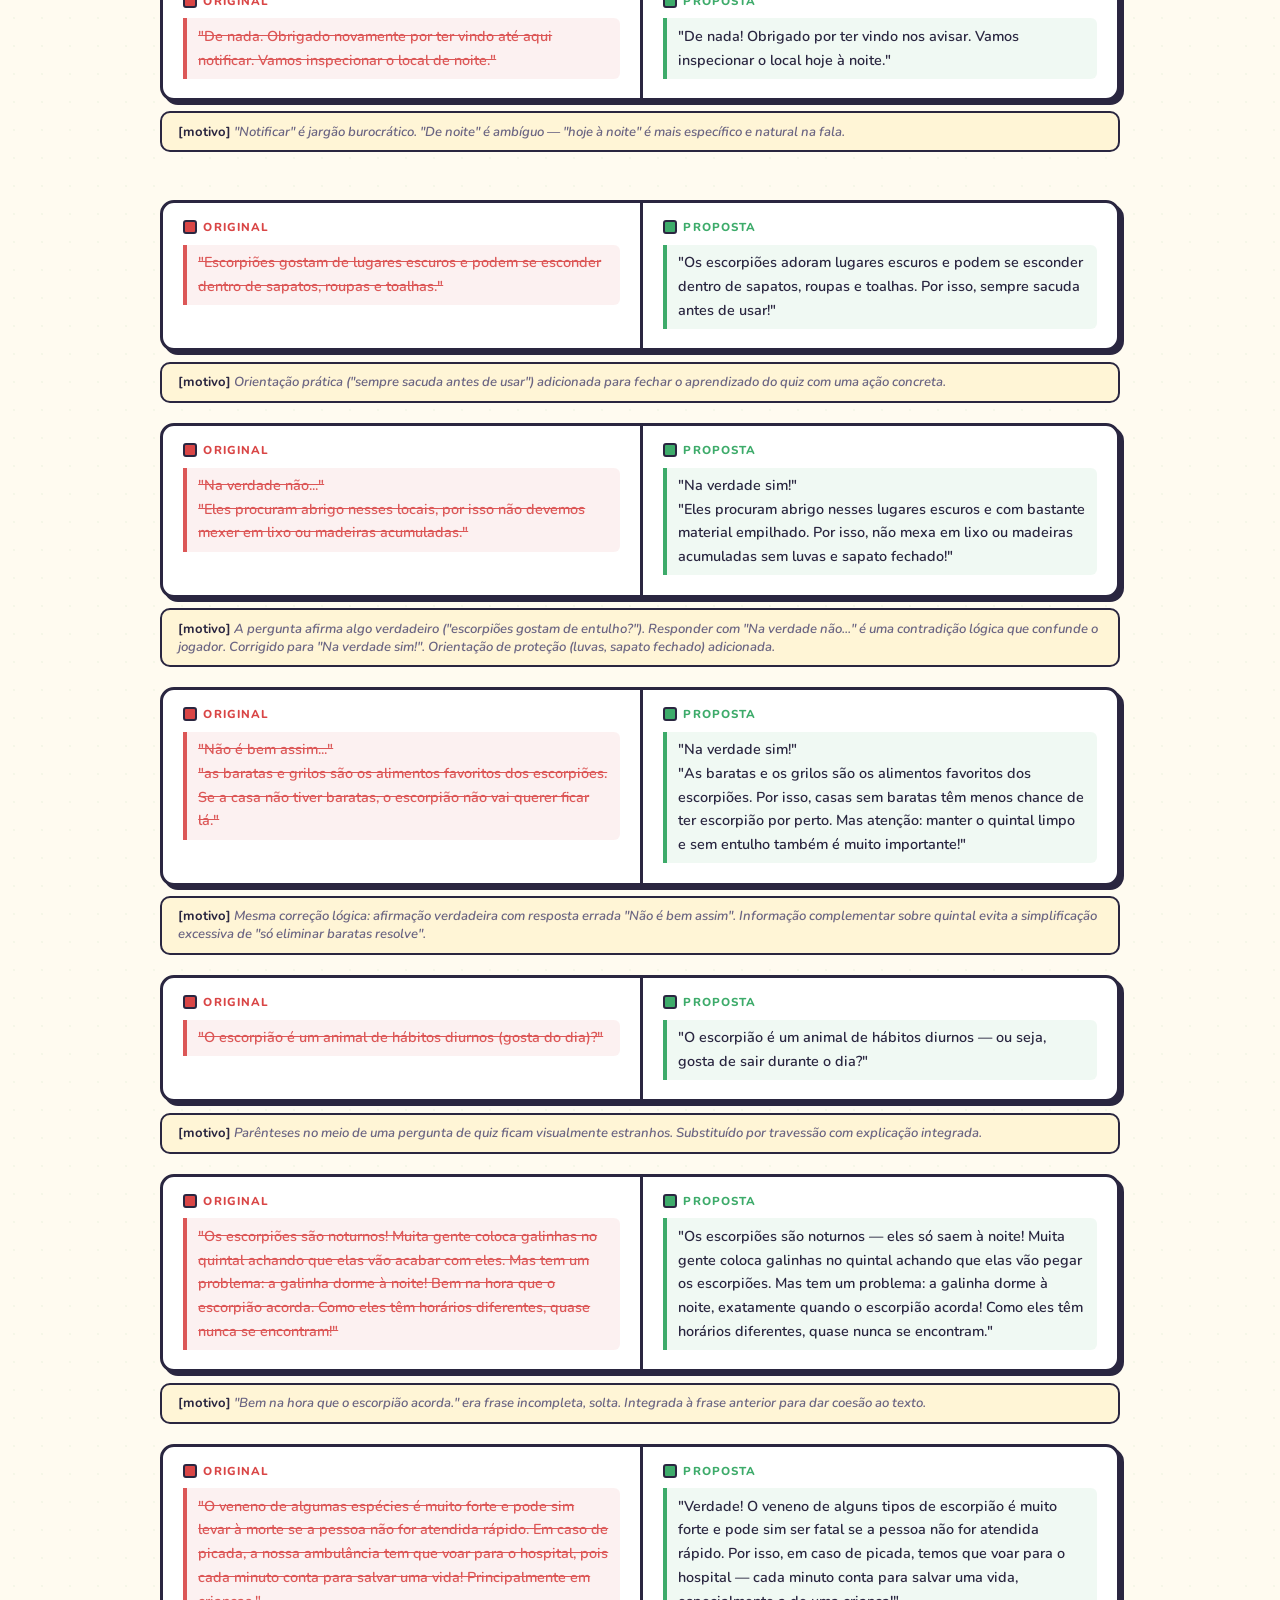
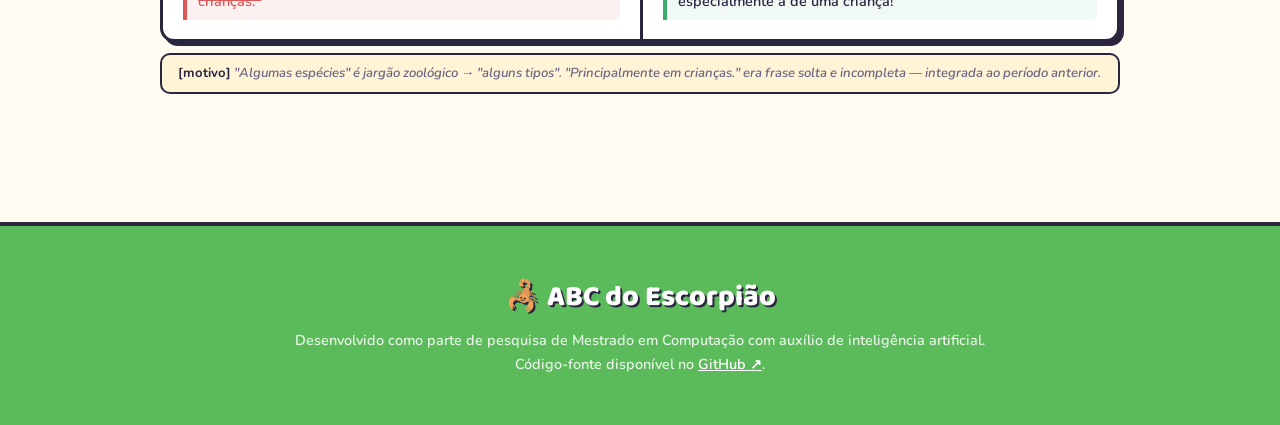
==== commit 696c545d: "style: remove jogo e público-alvo tags do header Remove tags com "🎮 Jogo: Escorpião: Como Evitar Aci" ====
--- a/diff.html
+++ b/diff.html
@@ -180,8 +180,6 @@
   <p class="section-label" style="background:var(--house);color:var(--outline);">✏️ Proposta de Adaptação</p>
   <h1>Proposta de Adaptação de Linguagem — Roteiro do Jogo</h1>
   <div class="diff-meta">
-    <span class="diff-meta-tag">🎮 Jogo: Escorpião: Como Evitar Acidentes</span>
-    <span class="diff-meta-tag">👦 Público-alvo: 9 a 14 anos (Ensino Fundamental)</span>
     <span class="diff-meta-tag">📝 Escopo: Alterações de linguagem — sem mudanças estruturais</span>
   </div>
   <div class="diff-legend-bar" style="justify-content:center;margin-top:1.5rem;">
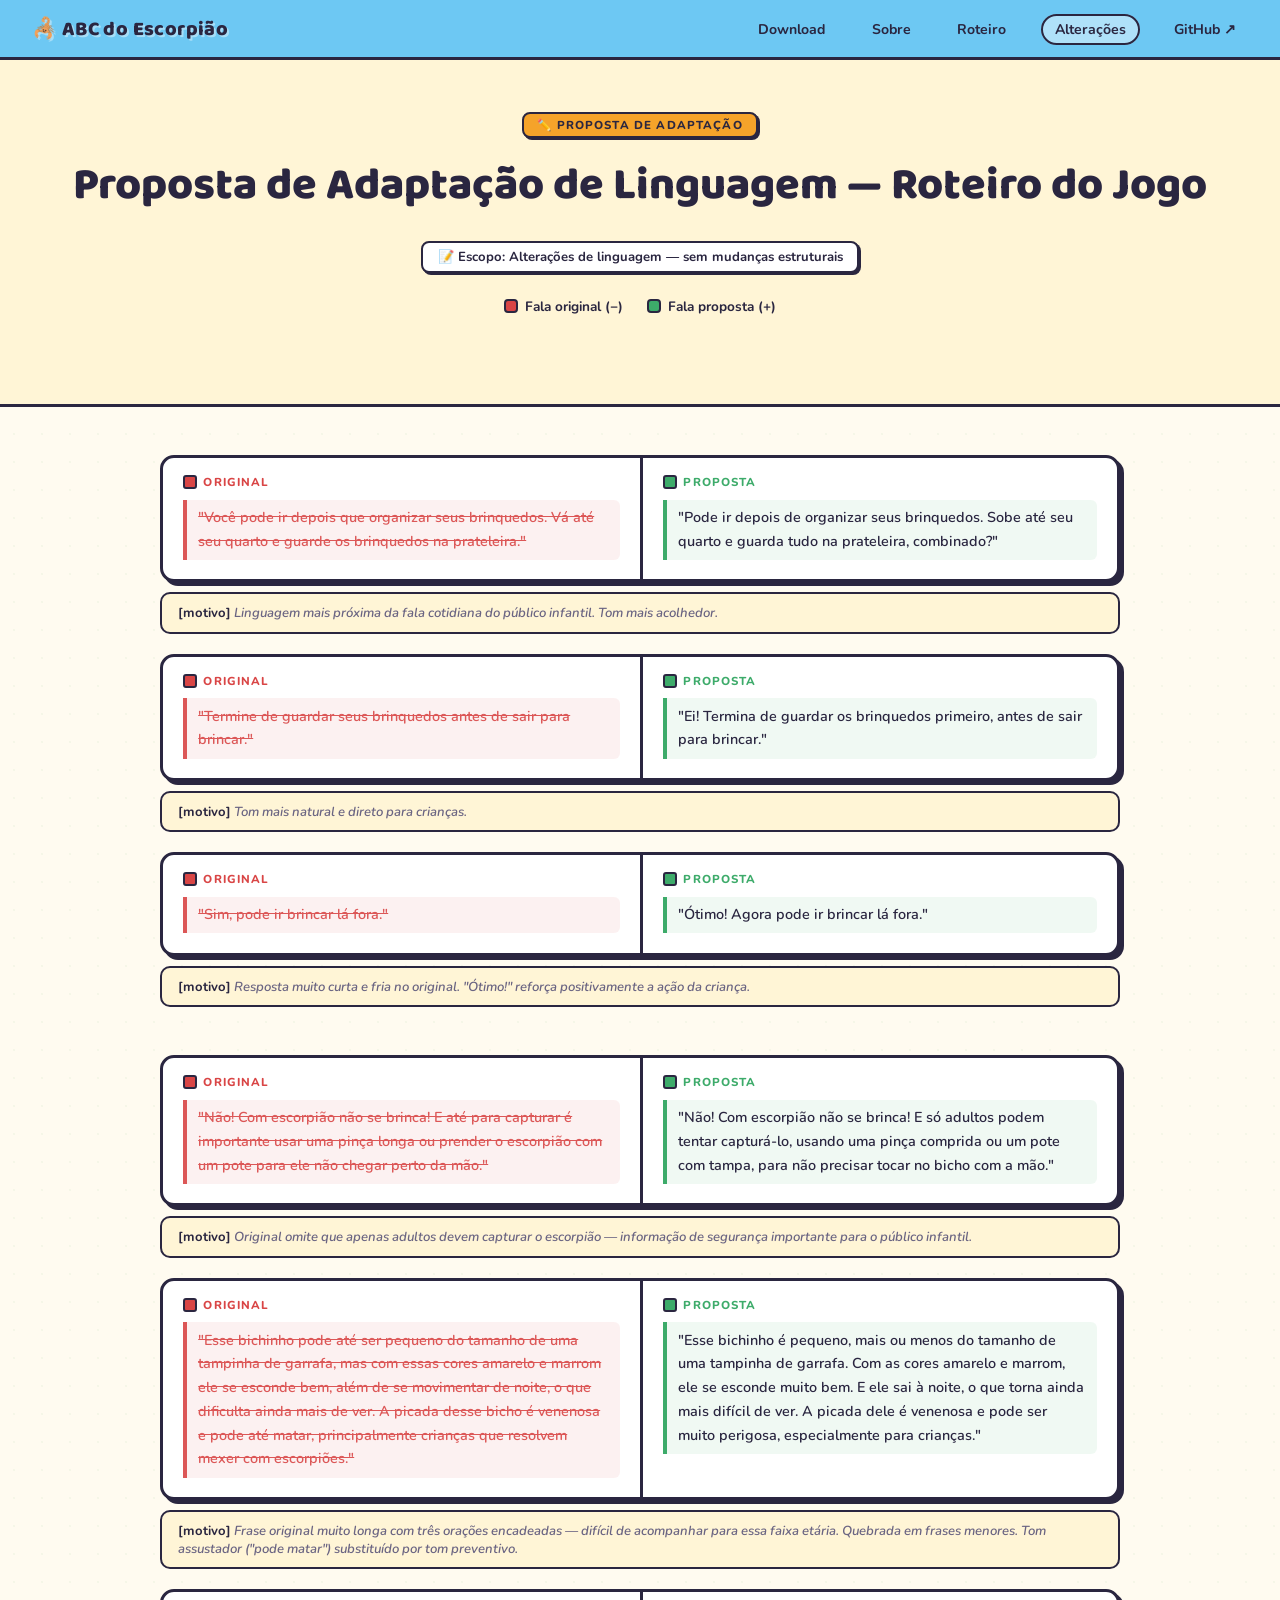
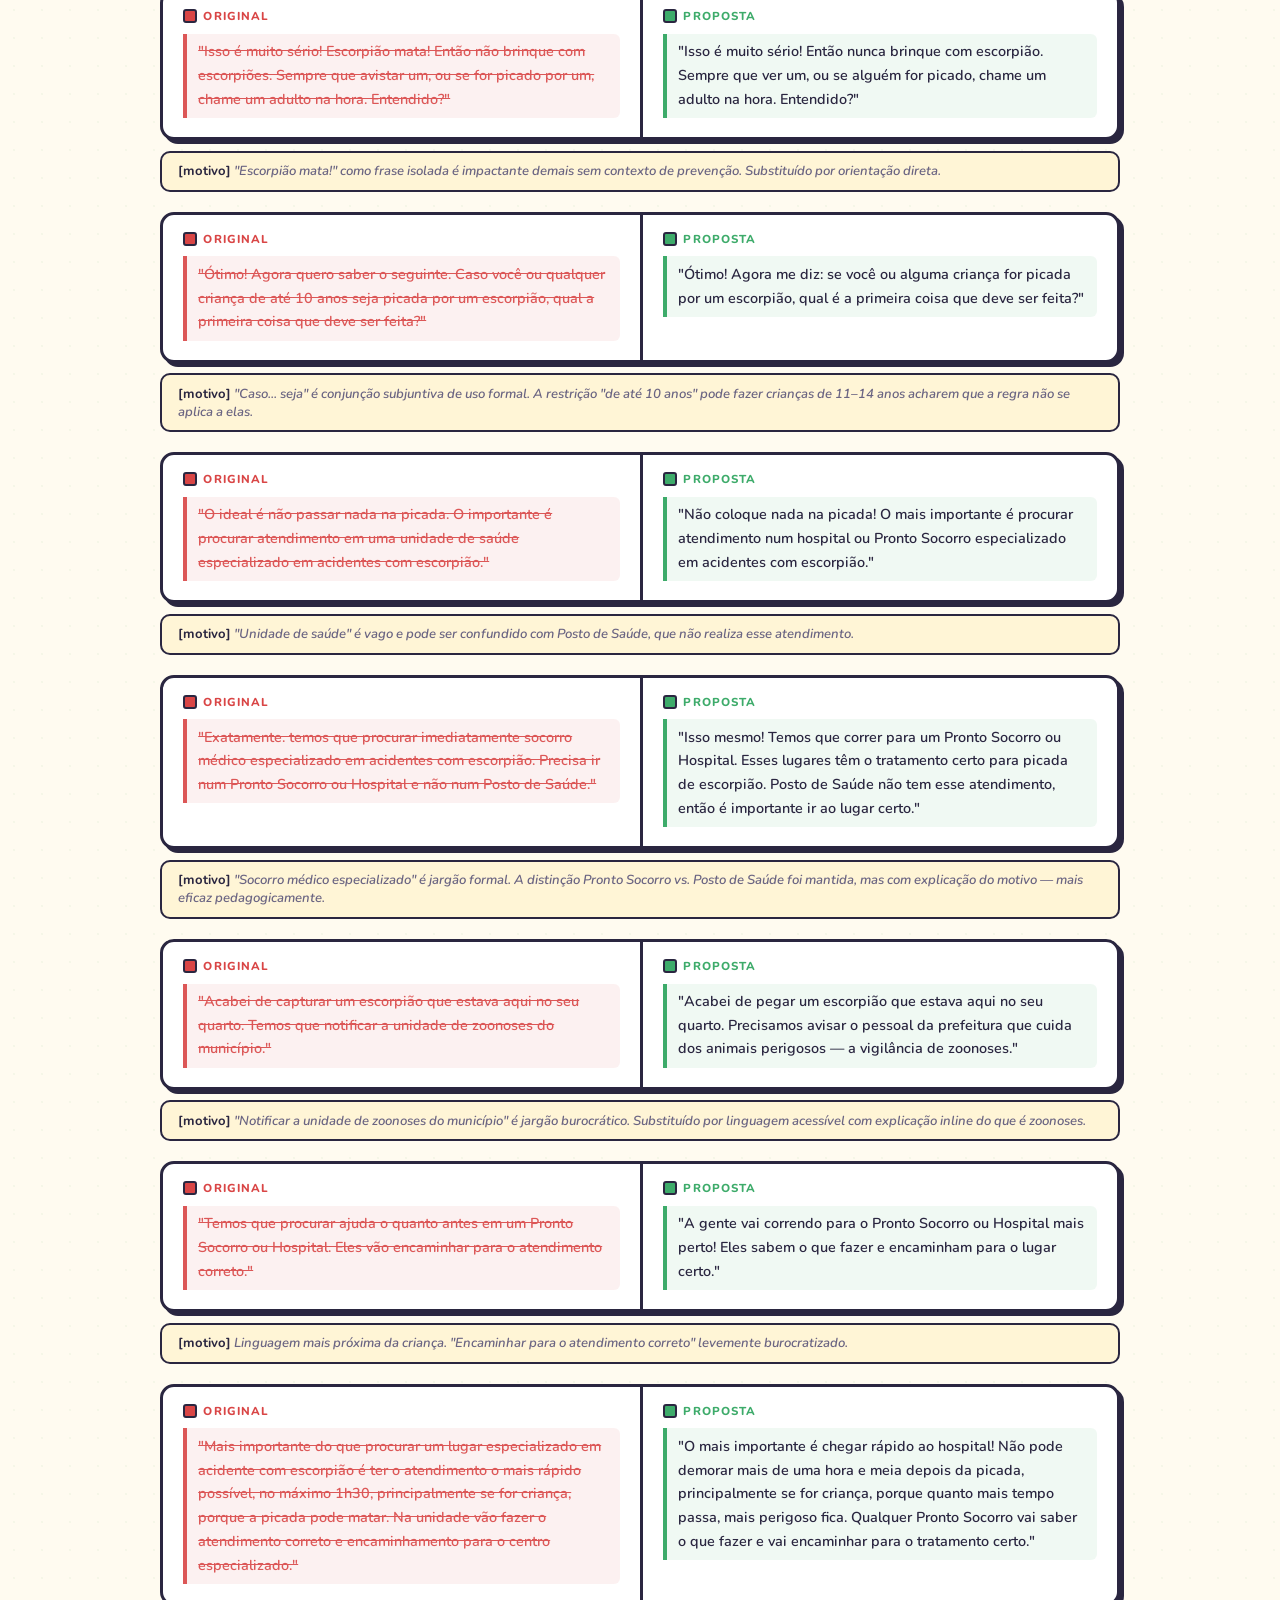
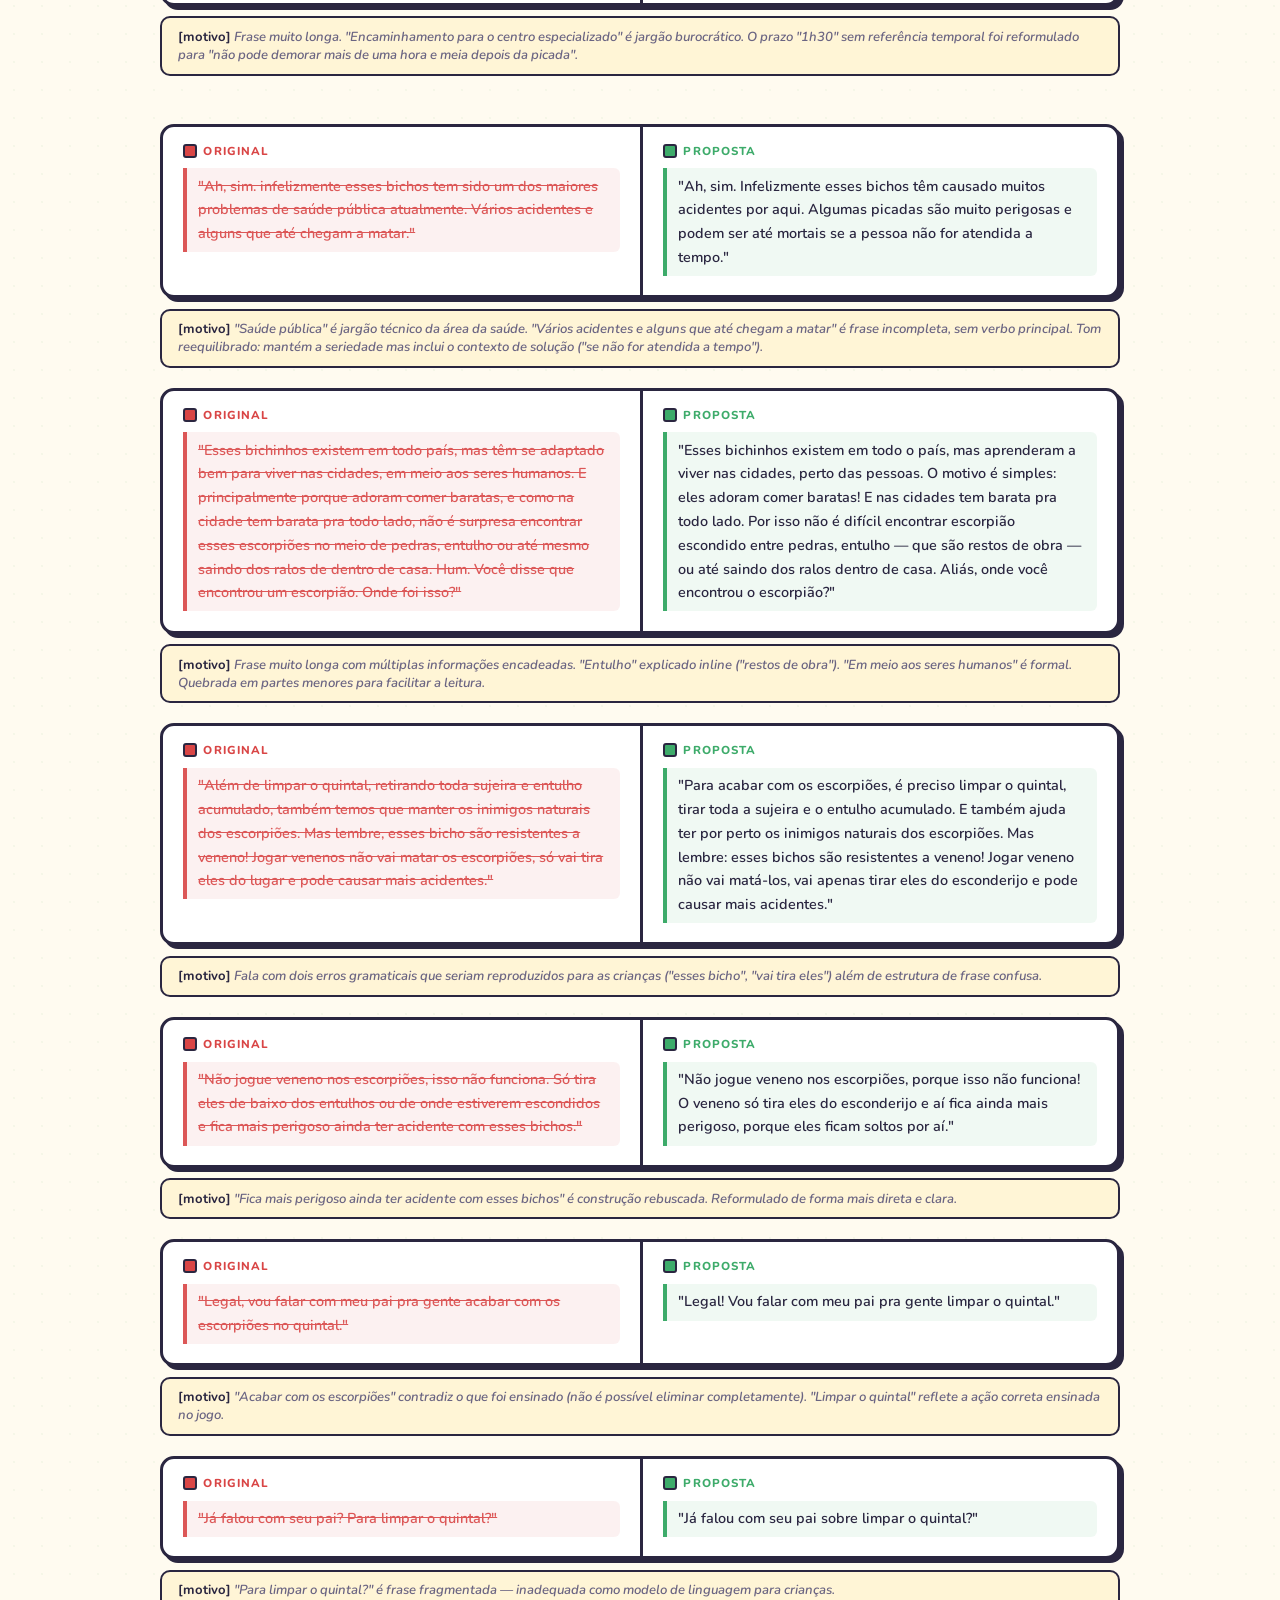
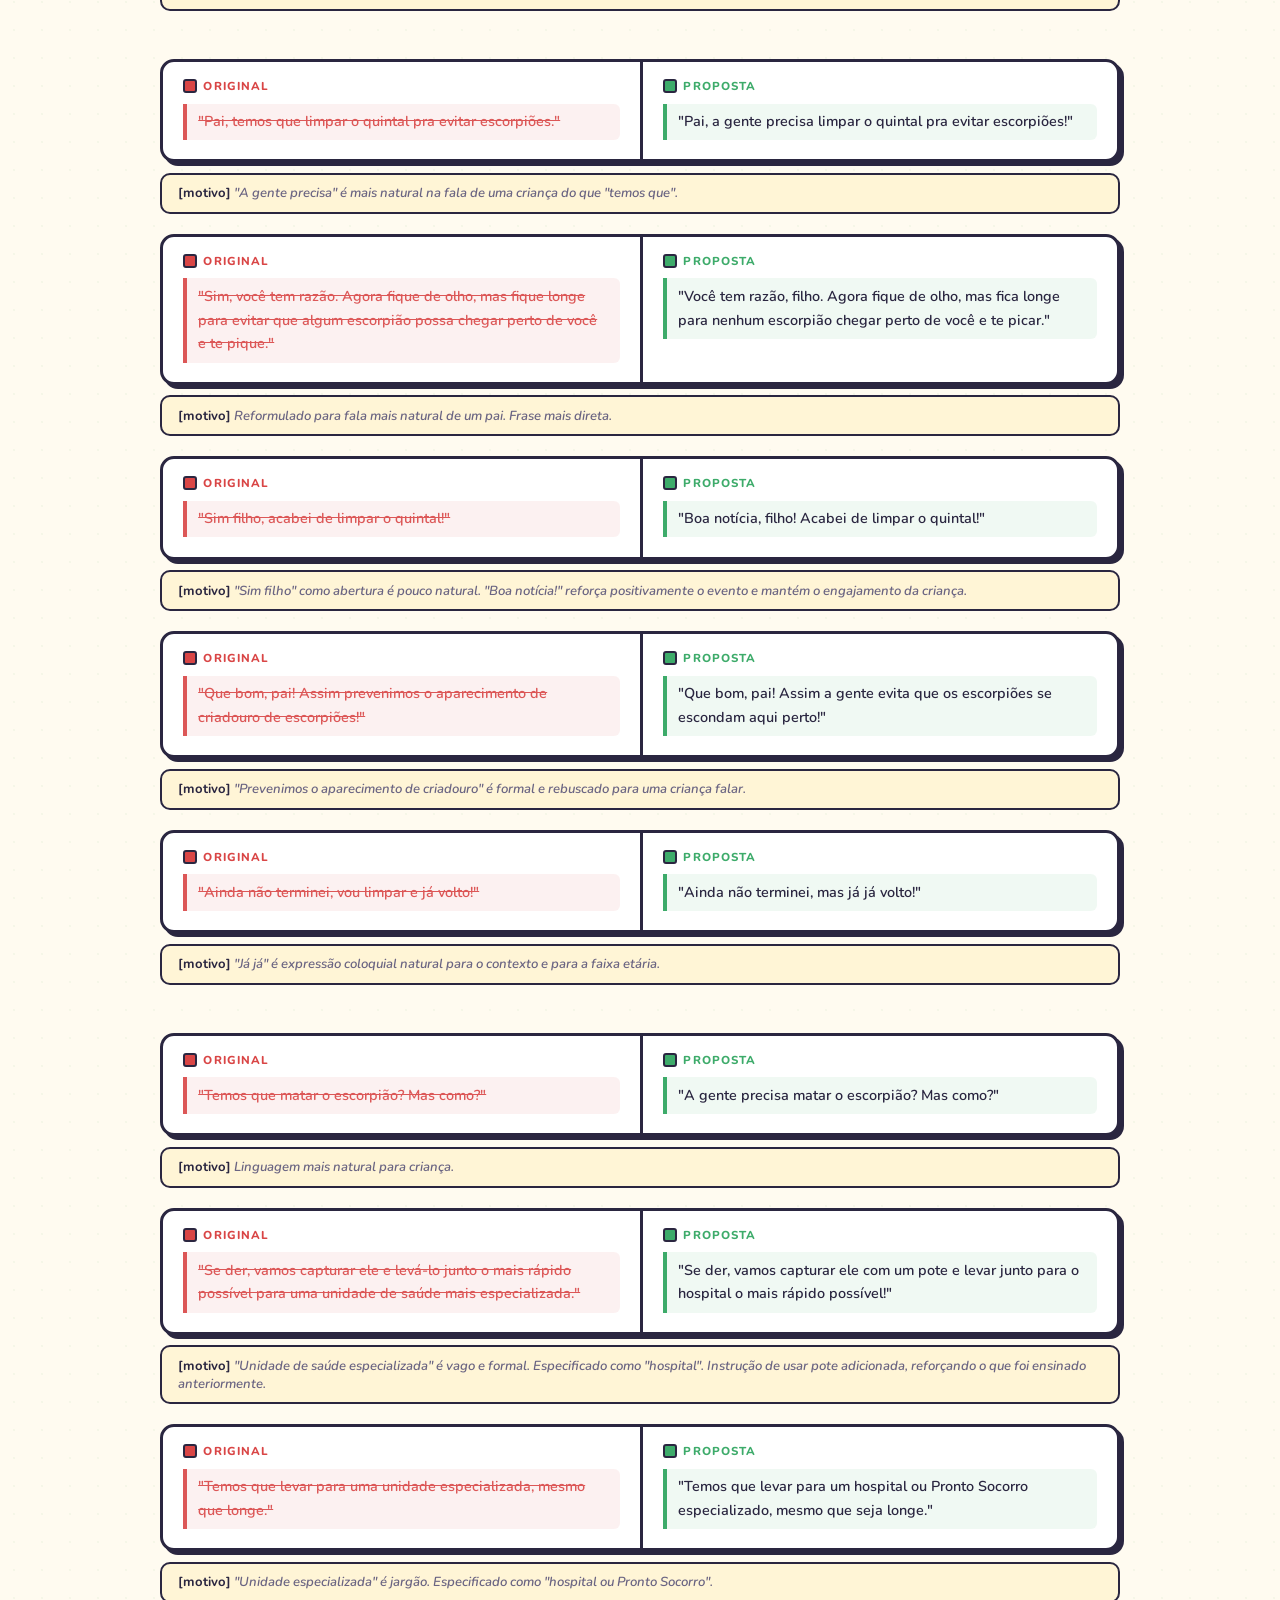
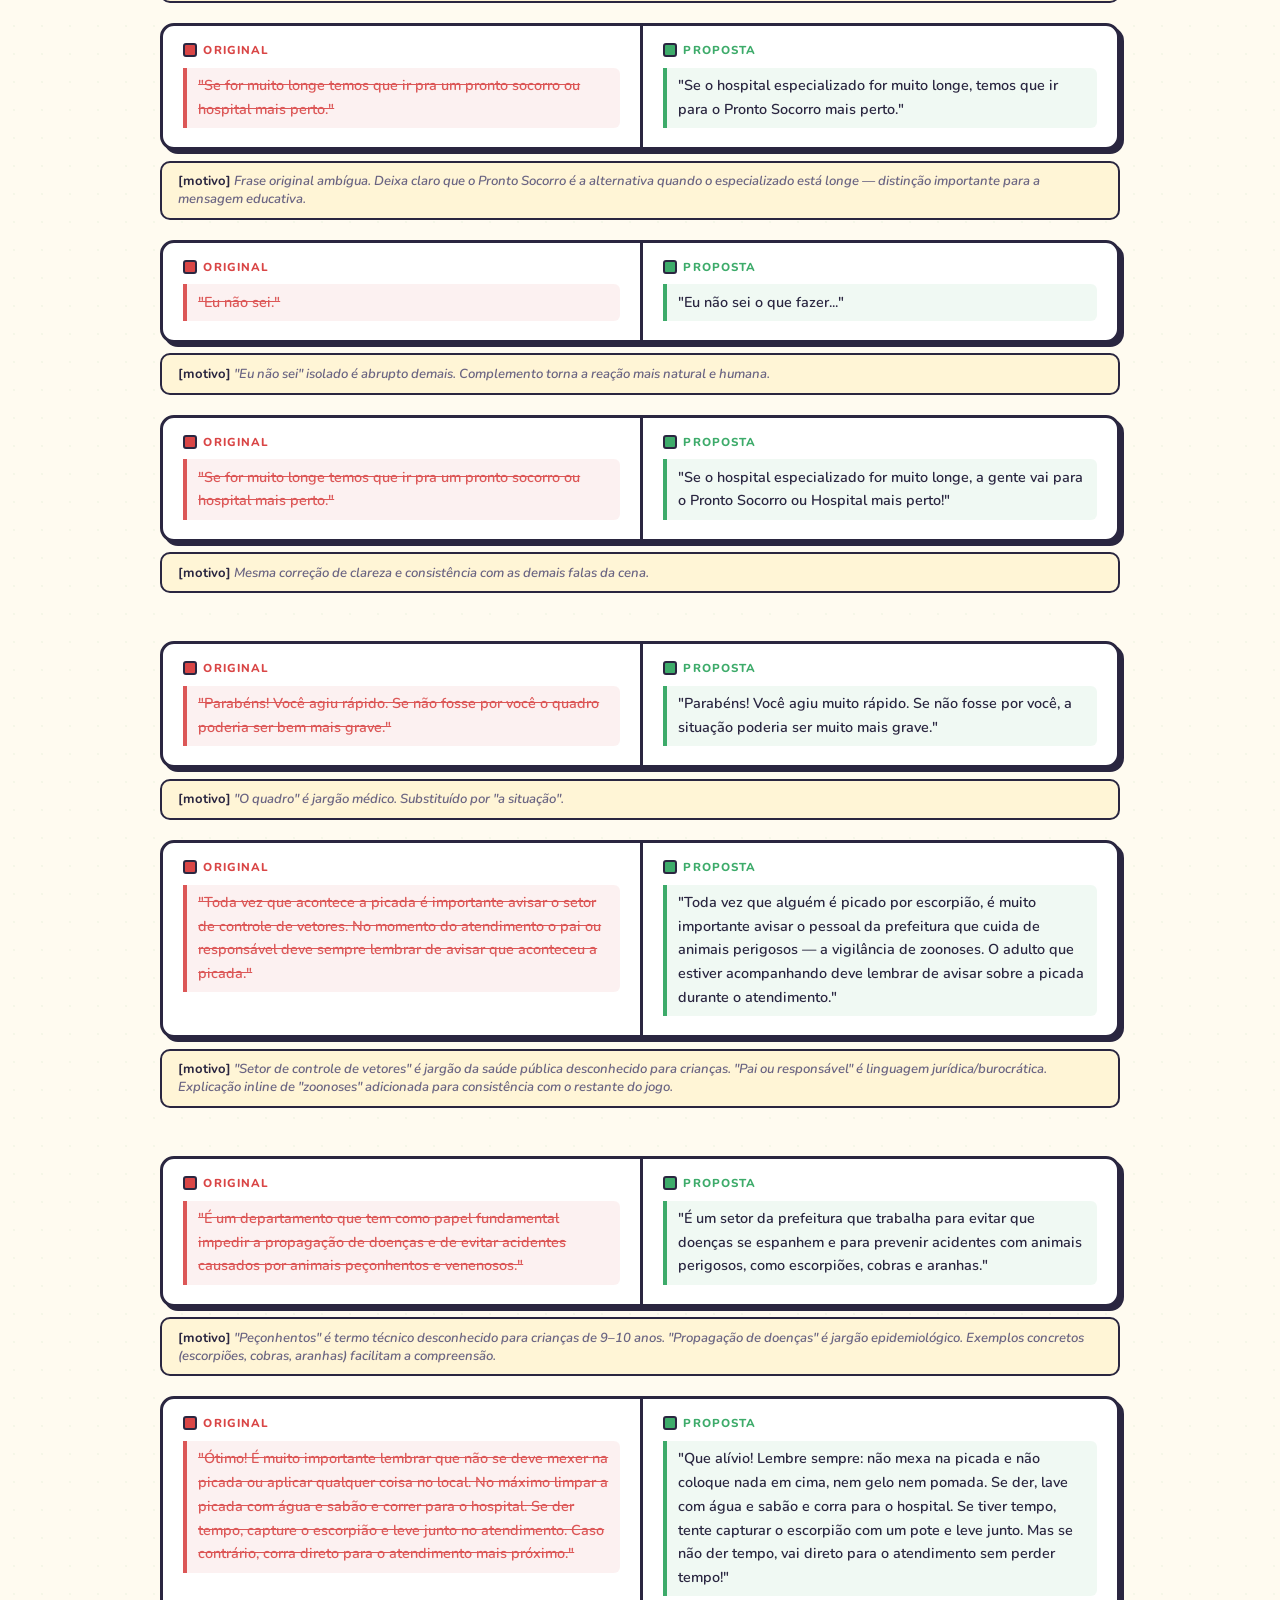
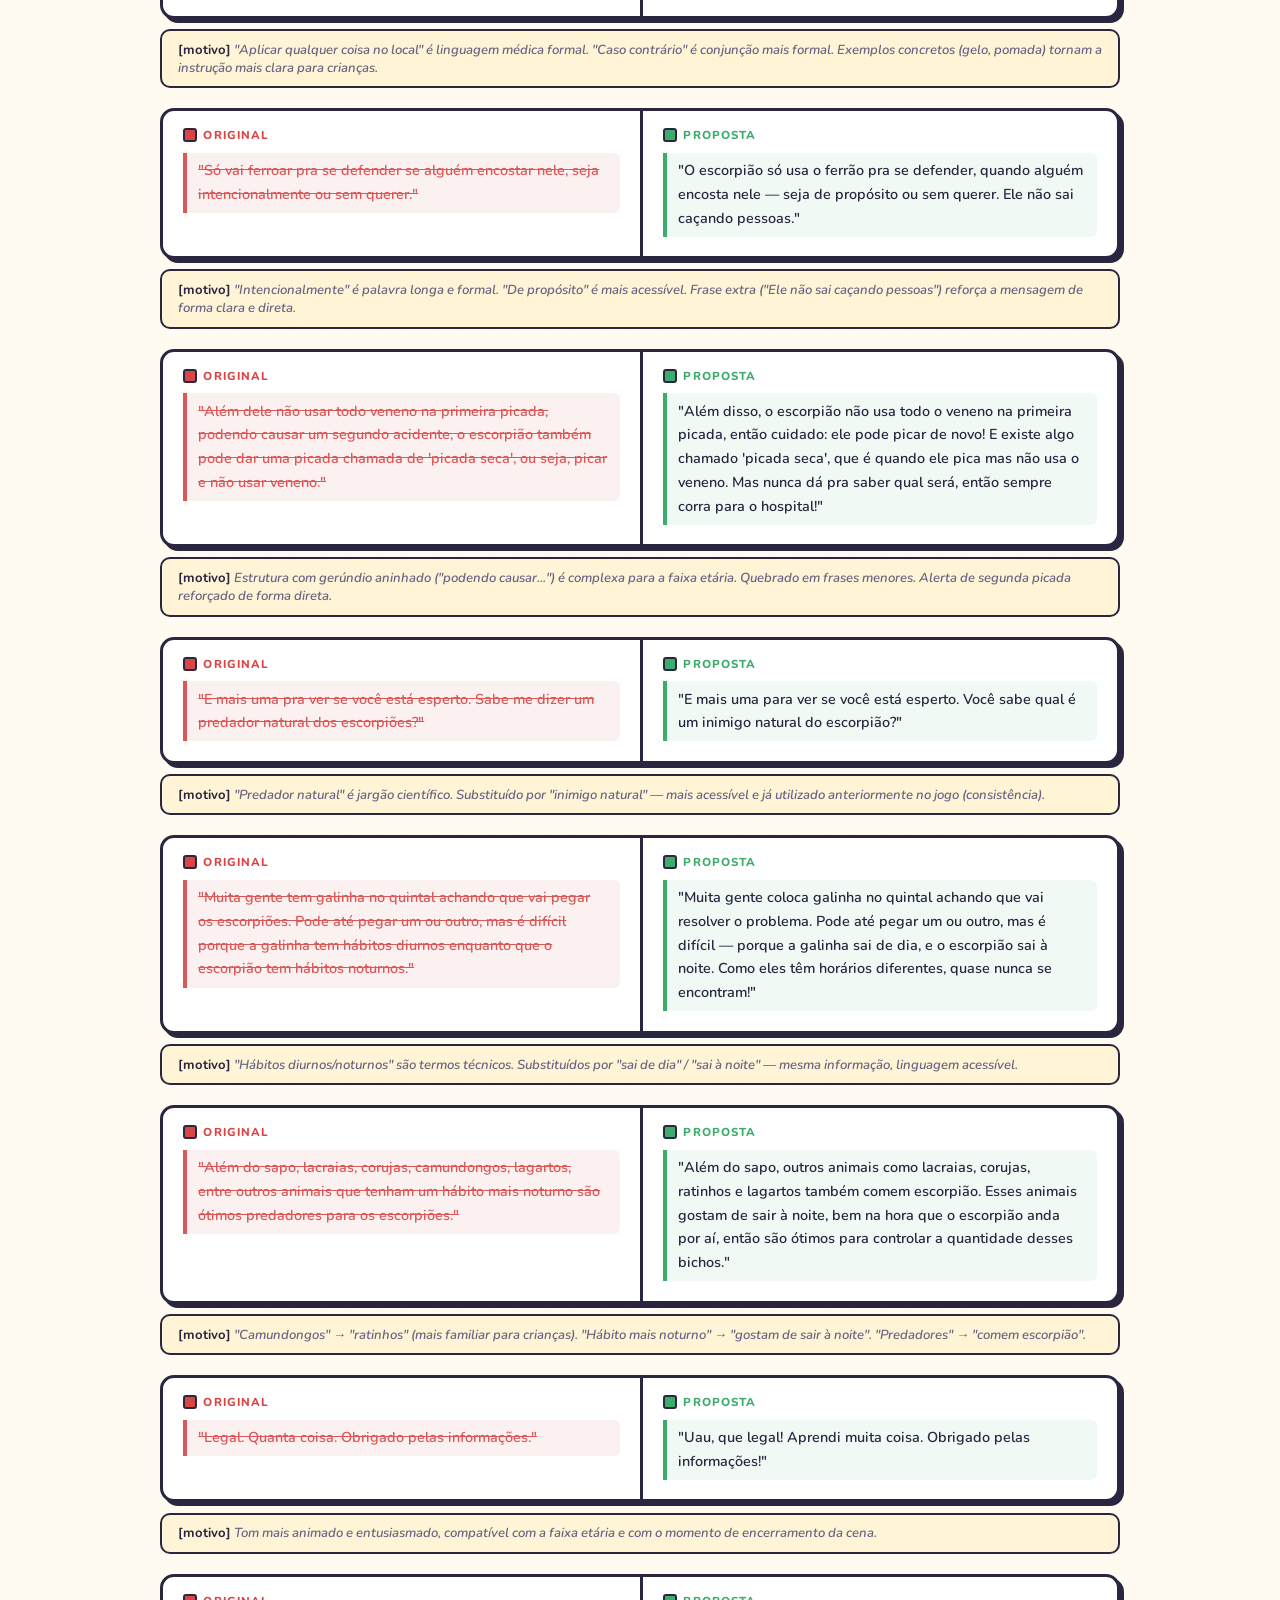
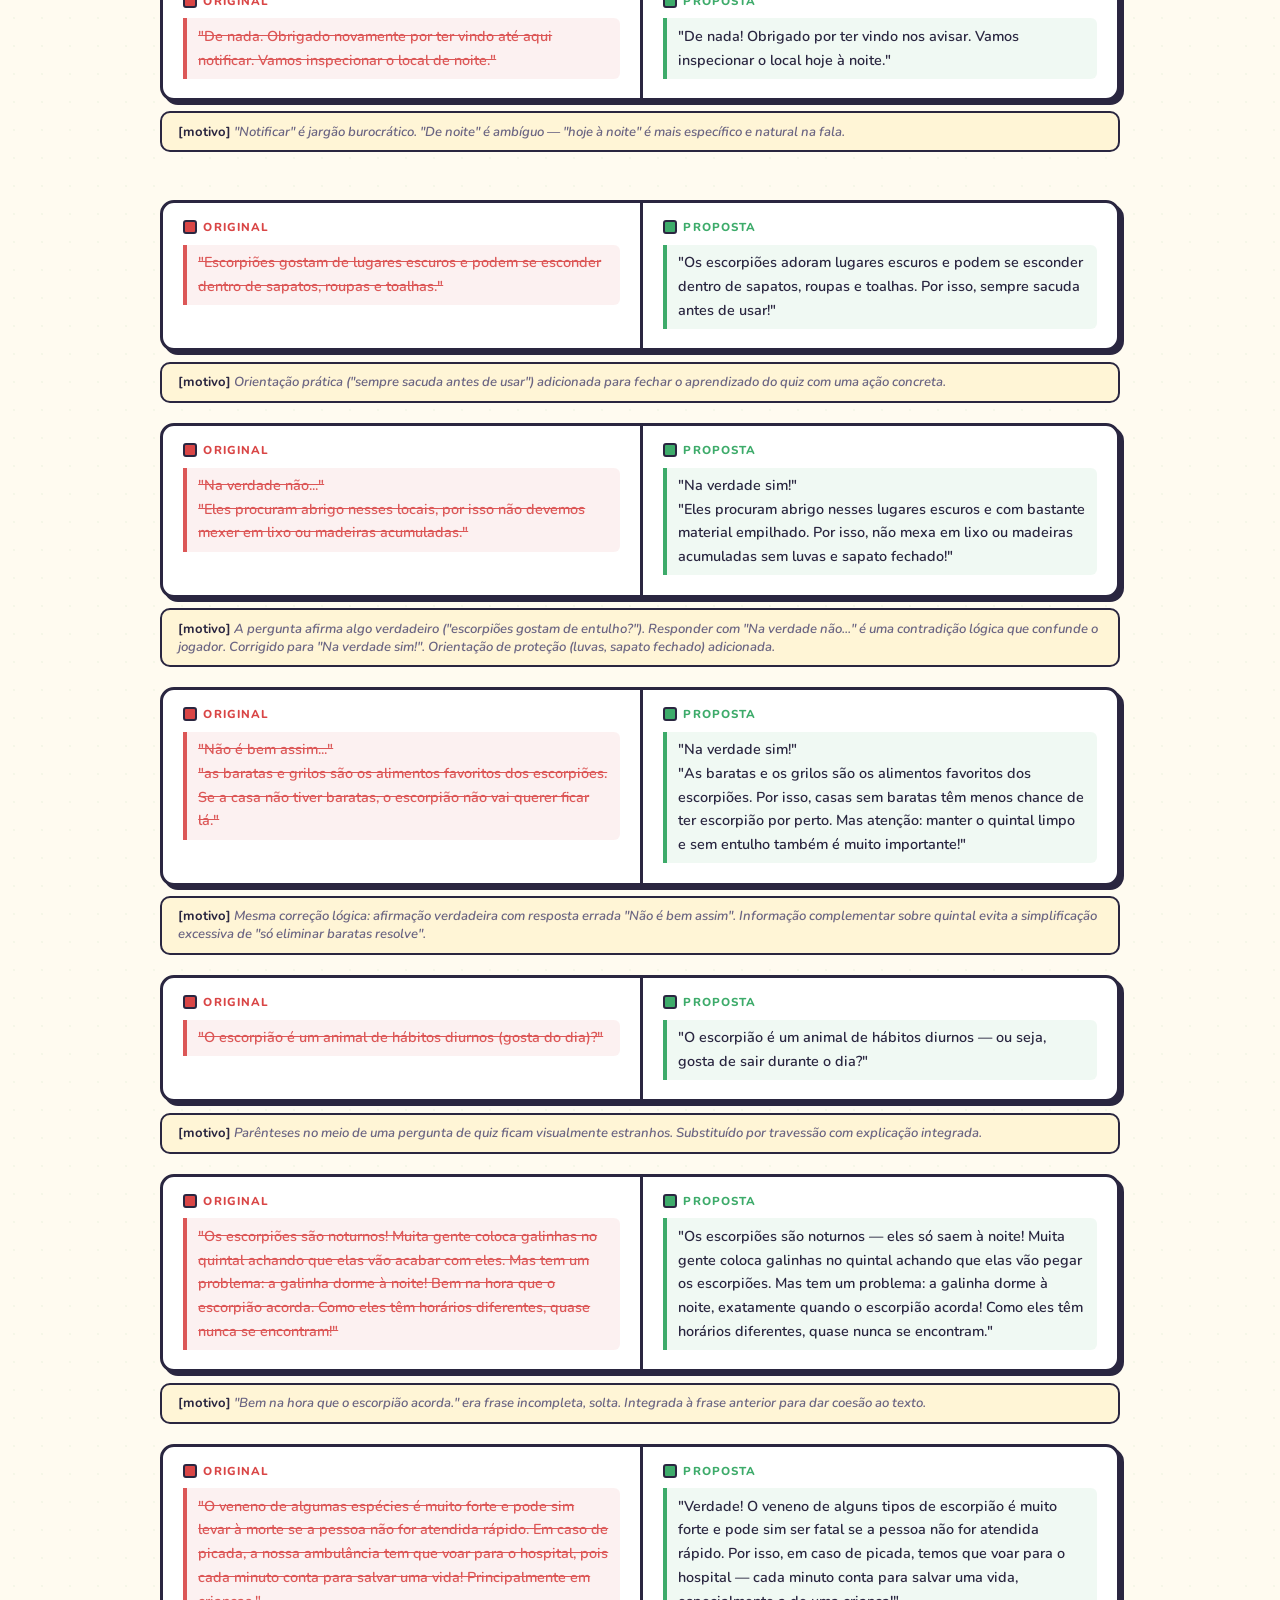
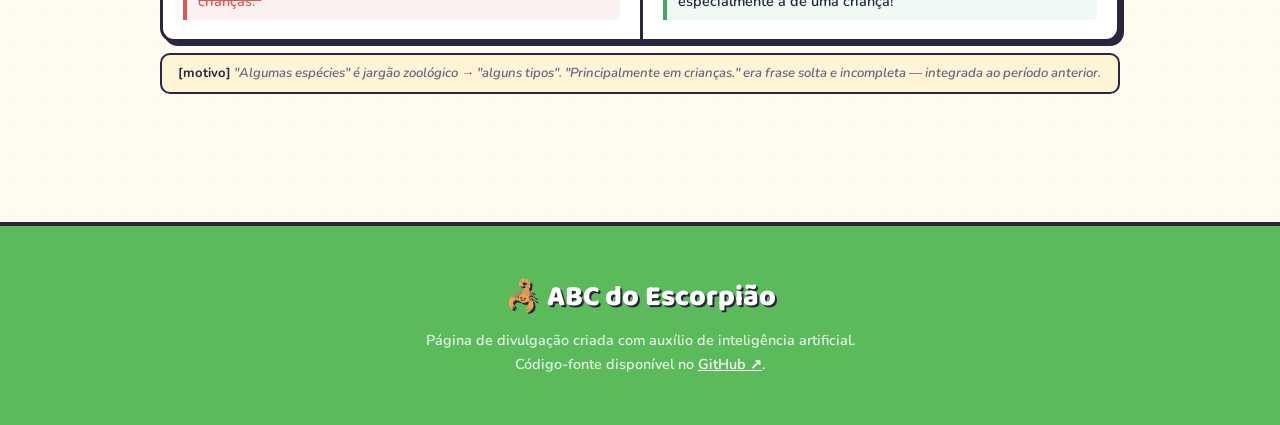
==== commit 3ef44298: "style: atualiza texto do footer Troca texto de footer para: "Página de divulgação criada com auxílio" ====
--- a/diff.html
+++ b/diff.html
@@ -876,7 +876,7 @@
 <footer>
   <div class="footer-brand">🦂 ABC do Escorpião</div>
   <p>
-    Desenvolvido como parte de pesquisa de Mestrado em Computação com auxílio de inteligência artificial.<br/>
+    Página de divulgação criada com auxílio de inteligência artificial.<br/>
     Código-fonte disponível no
     <a href="https://github.com/juniormaniusis/abc_escorpiao" target="_blank">GitHub ↗</a>.
   </p>
